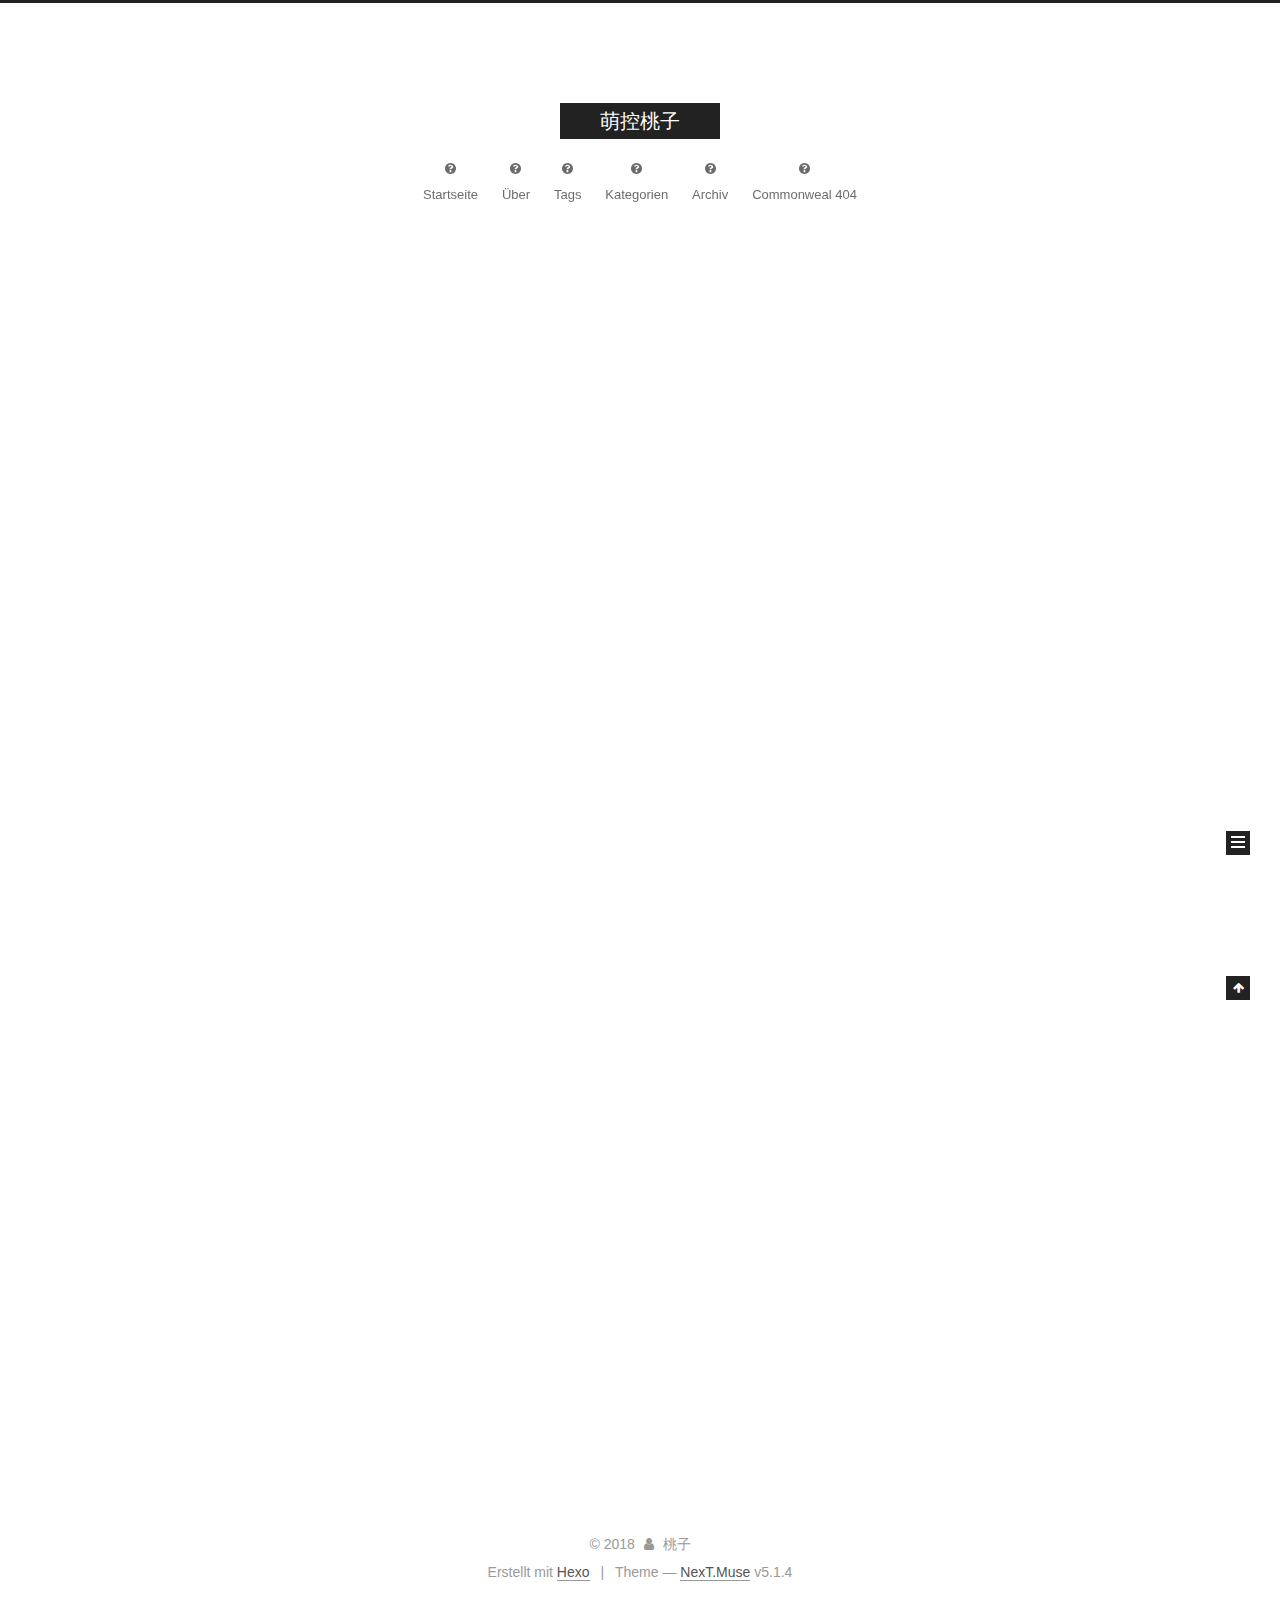
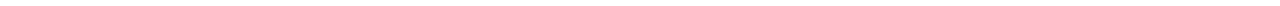
==== index.html @ 3371bf5f "Site updated: 2018-01-21 22:14:37" ====
<!DOCTYPE html>



  


<html class="theme-next muse use-motion" lang="">
<head>
  <meta charset="UTF-8"/>
<meta http-equiv="X-UA-Compatible" content="IE=edge" />
<meta name="viewport" content="width=device-width, initial-scale=1, maximum-scale=1"/>
<meta name="theme-color" content="#222">









<meta http-equiv="Cache-Control" content="no-transform" />
<meta http-equiv="Cache-Control" content="no-siteapp" />
















  
  
  <link href="/lib/fancybox/source/jquery.fancybox.css?v=2.1.5" rel="stylesheet" type="text/css" />







<link href="/lib/font-awesome/css/font-awesome.min.css?v=4.6.2" rel="stylesheet" type="text/css" />

<link href="/css/main.css?v=5.1.4" rel="stylesheet" type="text/css" />


  <link rel="apple-touch-icon" sizes="180x180" href="/images/apple-touch-icon-next.png?v=5.1.4">


  <link rel="icon" type="image/png" sizes="32x32" href="/images/favicon-32x32-next.png?v=5.1.4">


  <link rel="icon" type="image/png" sizes="16x16" href="/images/favicon-16x16-next.png?v=5.1.4">


  <link rel="mask-icon" href="/images/logo.svg?v=5.1.4" color="#222">





  <meta name="keywords" content="Hexo, NexT" />





  <link rel="alternate" href="/atom.xml" title="萌控桃子" type="application/atom+xml" />






<meta property="og:type" content="website">
<meta property="og:title" content="萌控桃子">
<meta property="og:url" content="http://yoursite.com/index.html">
<meta property="og:site_name" content="萌控桃子">
<meta name="twitter:card" content="summary">
<meta name="twitter:title" content="萌控桃子">



<script type="text/javascript" id="hexo.configurations">
  var NexT = window.NexT || {};
  var CONFIG = {
    root: '/',
    scheme: 'Muse',
    version: '5.1.4',
    sidebar: {"position":"left","display":"post","offset":12,"b2t":false,"scrollpercent":false,"onmobile":false},
    fancybox: true,
    tabs: true,
    motion: {"enable":true,"async":false,"transition":{"post_block":"fadeIn","post_header":"slideDownIn","post_body":"slideDownIn","coll_header":"slideLeftIn","sidebar":"slideUpIn"}},
    duoshuo: {
      userId: '0',
      author: 'Author'
    },
    algolia: {
      applicationID: '',
      apiKey: '',
      indexName: '',
      hits: {"per_page":10},
      labels: {"input_placeholder":"Search for Posts","hits_empty":"We didn't find any results for the search: ${query}","hits_stats":"${hits} results found in ${time} ms"}
    }
  };
</script>



  <link rel="canonical" href="http://yoursite.com/"/>





  <title>萌控桃子</title>
  








</head>

<body itemscope itemtype="http://schema.org/WebPage" lang="">

  
  
    
  

  <div class="container sidebar-position-left 
  page-home">
    <div class="headband"></div>

    <header id="header" class="header" itemscope itemtype="http://schema.org/WPHeader">
      <div class="header-inner"><div class="site-brand-wrapper">
  <div class="site-meta ">
    

    <div class="custom-logo-site-title">
      <a href="/"  class="brand" rel="start">
        <span class="logo-line-before"><i></i></span>
        <span class="site-title">萌控桃子</span>
        <span class="logo-line-after"><i></i></span>
      </a>
    </div>
      
        <p class="site-subtitle"></p>
      
  </div>

  <div class="site-nav-toggle">
    <button>
      <span class="btn-bar"></span>
      <span class="btn-bar"></span>
      <span class="btn-bar"></span>
    </button>
  </div>
</div>

<nav class="site-nav">
  

  
    <ul id="menu" class="menu">
      
        
        <li class="menu-item menu-item-home">
          <a href="/" rel="section">
            
              <i class="menu-item-icon fa fa-fw fa-question-circle"></i> <br />
            
            Startseite
          </a>
        </li>
      
        
        <li class="menu-item menu-item-about">
          <a href="/about" rel="section">
            
              <i class="menu-item-icon fa fa-fw fa-question-circle"></i> <br />
            
            Über
          </a>
        </li>
      
        
        <li class="menu-item menu-item-tags">
          <a href="/tags" rel="section">
            
              <i class="menu-item-icon fa fa-fw fa-question-circle"></i> <br />
            
            Tags
          </a>
        </li>
      
        
        <li class="menu-item menu-item-categories">
          <a href="/categories" rel="section">
            
              <i class="menu-item-icon fa fa-fw fa-question-circle"></i> <br />
            
            Kategorien
          </a>
        </li>
      
        
        <li class="menu-item menu-item-archives">
          <a href="/archives" rel="section">
            
              <i class="menu-item-icon fa fa-fw fa-question-circle"></i> <br />
            
            Archiv
          </a>
        </li>
      
        
        <li class="menu-item menu-item-commonweal">
          <a href="/404" rel="section">
            
              <i class="menu-item-icon fa fa-fw fa-question-circle"></i> <br />
            
            Commonweal 404
          </a>
        </li>
      

      
    </ul>
  

  
</nav>



 </div>
    </header>

    <main id="main" class="main">
      <div class="main-inner">
        <div class="content-wrap">
          <div id="content" class="content">
            
  <section id="posts" class="posts-expand">
    
      

  

  
  
  

  <article class="post post-type-normal" itemscope itemtype="http://schema.org/Article">
  
  
  
  <div class="post-block">
    <link itemprop="mainEntityOfPage" href="http://yoursite.com/2018/01/21/萌控屋-自己的专属空间/">

    <span hidden itemprop="author" itemscope itemtype="http://schema.org/Person">
      <meta itemprop="name" content="桃子">
      <meta itemprop="description" content="">
      <meta itemprop="image" content="/images/avatar.gif">
    </span>

    <span hidden itemprop="publisher" itemscope itemtype="http://schema.org/Organization">
      <meta itemprop="name" content="萌控桃子">
    </span>

    
      <header class="post-header">

        
        
          <h1 class="post-title" itemprop="name headline">
                
                <a class="post-title-link" href="/2018/01/21/萌控屋-自己的专属空间/" itemprop="url">萌控屋--自己的专属空间</a></h1>
        

        <div class="post-meta">
          <span class="post-time">
            
              <span class="post-meta-item-icon">
                <i class="fa fa-calendar-o"></i>
              </span>
              
                <span class="post-meta-item-text">Veröffentlicht am</span>
              
              <time title="Post created" itemprop="dateCreated datePublished" datetime="2018-01-21T18:07:40+08:00">
                2018-01-21
              </time>
            

            

            
          </span>

          

          
            
          

          
          

          

          

          

        </div>
      </header>
    

    
    
    
    <div class="post-body" itemprop="articleBody">

      
      

      
        
          
            
          
        
      
    </div>
    
    
    

    

    

    

    <footer class="post-footer">
      

      

      

      
      
        <div class="post-eof"></div>
      
    </footer>
  </div>
  
  
  
  </article>


    
      

  

  
  
  

  <article class="post post-type-normal" itemscope itemtype="http://schema.org/Article">
  
  
  
  <div class="post-block">
    <link itemprop="mainEntityOfPage" href="http://yoursite.com/2018/01/21/hello-world/">

    <span hidden itemprop="author" itemscope itemtype="http://schema.org/Person">
      <meta itemprop="name" content="桃子">
      <meta itemprop="description" content="">
      <meta itemprop="image" content="/images/avatar.gif">
    </span>

    <span hidden itemprop="publisher" itemscope itemtype="http://schema.org/Organization">
      <meta itemprop="name" content="萌控桃子">
    </span>

    
      <header class="post-header">

        
        
          <h1 class="post-title" itemprop="name headline">
                
                <a class="post-title-link" href="/2018/01/21/hello-world/" itemprop="url">Hello World</a></h1>
        

        <div class="post-meta">
          <span class="post-time">
            
              <span class="post-meta-item-icon">
                <i class="fa fa-calendar-o"></i>
              </span>
              
                <span class="post-meta-item-text">Veröffentlicht am</span>
              
              <time title="Post created" itemprop="dateCreated datePublished" datetime="2018-01-21T14:34:20+08:00">
                2018-01-21
              </time>
            

            

            
          </span>

          

          
            
          

          
          

          

          

          

        </div>
      </header>
    

    
    
    
    <div class="post-body" itemprop="articleBody">

      
      

      
        
          
            <p>Welcome to <a href="https://hexo.io/" target="_blank" rel="noopener">Hexo</a>! This is your very first post. Check <a href="https://hexo.io/docs/" target="_blank" rel="noopener">documentation</a> for more info. If you get any problems when using Hexo, you can find the answer in <a href="https://hexo.io/docs/troubleshooting.html" target="_blank" rel="noopener">troubleshooting</a> or you can ask me on <a href="https://github.com/hexojs/hexo/issues" target="_blank" rel="noopener">GitHub</a>.</p>
<h2 id="Quick-Start"><a href="#Quick-Start" class="headerlink" title="Quick Start"></a>Quick Start</h2><h3 id="Create-a-new-post"><a href="#Create-a-new-post" class="headerlink" title="Create a new post"></a>Create a new post</h3><figure class="highlight bash"><table><tr><td class="gutter"><pre><span class="line">1</span><br></pre></td><td class="code"><pre><span class="line">$ hexo new <span class="string">"My New Post"</span></span><br></pre></td></tr></table></figure>
<p>More info: <a href="https://hexo.io/docs/writing.html" target="_blank" rel="noopener">Writing</a></p>
<h3 id="Run-server"><a href="#Run-server" class="headerlink" title="Run server"></a>Run server</h3><figure class="highlight bash"><table><tr><td class="gutter"><pre><span class="line">1</span><br></pre></td><td class="code"><pre><span class="line">$ hexo server</span><br></pre></td></tr></table></figure>
<p>More info: <a href="https://hexo.io/docs/server.html" target="_blank" rel="noopener">Server</a></p>
<h3 id="Generate-static-files"><a href="#Generate-static-files" class="headerlink" title="Generate static files"></a>Generate static files</h3><figure class="highlight bash"><table><tr><td class="gutter"><pre><span class="line">1</span><br></pre></td><td class="code"><pre><span class="line">$ hexo generate</span><br></pre></td></tr></table></figure>
<p>More info: <a href="https://hexo.io/docs/generating.html" target="_blank" rel="noopener">Generating</a></p>
<h3 id="Deploy-to-remote-sites"><a href="#Deploy-to-remote-sites" class="headerlink" title="Deploy to remote sites"></a>Deploy to remote sites</h3><figure class="highlight bash"><table><tr><td class="gutter"><pre><span class="line">1</span><br></pre></td><td class="code"><pre><span class="line">$ hexo deploy</span><br></pre></td></tr></table></figure>
<p>More info: <a href="https://hexo.io/docs/deployment.html" target="_blank" rel="noopener">Deployment</a></p>

          
        
      
    </div>
    
    
    

    

    

    

    <footer class="post-footer">
      

      

      

      
      
        <div class="post-eof"></div>
      
    </footer>
  </div>
  
  
  
  </article>


    
  </section>

  


          </div>
          


          

        </div>
        
          
  
  <div class="sidebar-toggle">
    <div class="sidebar-toggle-line-wrap">
      <span class="sidebar-toggle-line sidebar-toggle-line-first"></span>
      <span class="sidebar-toggle-line sidebar-toggle-line-middle"></span>
      <span class="sidebar-toggle-line sidebar-toggle-line-last"></span>
    </div>
  </div>

  <aside id="sidebar" class="sidebar">
    
    <div class="sidebar-inner">

      

      

      <section class="site-overview-wrap sidebar-panel sidebar-panel-active">
        <div class="site-overview">
          <div class="site-author motion-element" itemprop="author" itemscope itemtype="http://schema.org/Person">
            
              <p class="site-author-name" itemprop="name">桃子</p>
              <p class="site-description motion-element" itemprop="description"></p>
          </div>

          <nav class="site-state motion-element">

            
              <div class="site-state-item site-state-posts">
              
                <a href="/archives">
              
                  <span class="site-state-item-count">2</span>
                  <span class="site-state-item-name">Artikel</span>
                </a>
              </div>
            

            

            

          </nav>

          
            <div class="feed-link motion-element">
              <a href="/atom.xml" rel="alternate">
                <i class="fa fa-rss"></i>
                RSS
              </a>
            </div>
          

          

          
          

          
          

          

        </div>
      </section>

      

      

    </div>
  </aside>


        
      </div>
    </main>

    <footer id="footer" class="footer">
      <div class="footer-inner">
        <div class="copyright">&copy; <span itemprop="copyrightYear">2018</span>
  <span class="with-love">
    <i class="fa fa-user"></i>
  </span>
  <span class="author" itemprop="copyrightHolder">桃子</span>

  
</div>


  <div class="powered-by">Erstellt mit  <a class="theme-link" target="_blank" href="https://hexo.io">Hexo</a></div>



  <span class="post-meta-divider">|</span>



  <div class="theme-info">Theme &mdash; <a class="theme-link" target="_blank" href="https://github.com/iissnan/hexo-theme-next">NexT.Muse</a> v5.1.4</div>




        







        
      </div>
    </footer>

    
      <div class="back-to-top">
        <i class="fa fa-arrow-up"></i>
        
      </div>
    

    

  </div>

  

<script type="text/javascript">
  if (Object.prototype.toString.call(window.Promise) !== '[object Function]') {
    window.Promise = null;
  }
</script>









  












  
  
    <script type="text/javascript" src="/lib/jquery/index.js?v=2.1.3"></script>
  

  
  
    <script type="text/javascript" src="/lib/fastclick/lib/fastclick.min.js?v=1.0.6"></script>
  

  
  
    <script type="text/javascript" src="/lib/jquery_lazyload/jquery.lazyload.js?v=1.9.7"></script>
  

  
  
    <script type="text/javascript" src="/lib/velocity/velocity.min.js?v=1.2.1"></script>
  

  
  
    <script type="text/javascript" src="/lib/velocity/velocity.ui.min.js?v=1.2.1"></script>
  

  
  
    <script type="text/javascript" src="/lib/fancybox/source/jquery.fancybox.pack.js?v=2.1.5"></script>
  


  


  <script type="text/javascript" src="/js/src/utils.js?v=5.1.4"></script>

  <script type="text/javascript" src="/js/src/motion.js?v=5.1.4"></script>



  
  

  

  


  <script type="text/javascript" src="/js/src/bootstrap.js?v=5.1.4"></script>



  


  




	





  





  












  





  

  

  

  
  

  

  

  

</body>
</html>
---- css/main.css ----
/* normalize.css v3.0.2 | MIT License | git.io/normalize */
html {
  font-family: sans-serif; /* 1 */
  -ms-text-size-adjust: 100%; /* 2 */
  -webkit-text-size-adjust: 100%; /* 2 */
}
body {
  margin: 0;
}
article,
aside,
details,
figcaption,
figure,
footer,
header,
hgroup,
main,
menu,
nav,
section,
summary {
  display: block;
}
audio,
canvas,
progress,
video {
  display: inline-block; /* 1 */
  vertical-align: baseline; /* 2 */
}
audio:not([controls]) {
  display: none;
  height: 0;
}
[hidden],
template {
  display: none;
}
a {
  background-color: transparent;
}
a:active,
a:hover {
  outline: 0;
}
abbr[title] {
  border-bottom: 1px dotted;
}
b,
strong {
  font-weight: bold;
}
dfn {
  font-style: italic;
}
h1 {
  font-size: 2em;
  margin: 0.67em 0;
}
mark {
  background: #ff0;
  color: #000;
}
small {
  font-size: 80%;
}
sub,
sup {
  font-size: 75%;
  line-height: 0;
  position: relative;
  vertical-align: baseline;
}
sup {
  top: -0.5em;
}
sub {
  bottom: -0.25em;
}
img {
  border: 0;
}
svg:not(:root) {
  overflow: hidden;
}
figure {
  margin: 1em 40px;
}
hr {
  -moz-box-sizing: content-box;
  box-sizing: content-box;
  height: 0;
}
pre {
  overflow: auto;
}
code,
kbd,
pre,
samp {
  font-family: monospace, monospace;
  font-size: 1em;
}
button,
input,
optgroup,
select,
textarea {
  color: inherit; /* 1 */
  font: inherit; /* 2 */
  margin: 0; /* 3 */
}
button {
  overflow: visible;
}
button,
select {
  text-transform: none;
}
button,
html input[type="button"],
input[type="reset"],
input[type="submit"] {
  -webkit-appearance: button; /* 2 */
  cursor: pointer; /* 3 */
}
button[disabled],
html input[disabled] {
  cursor: default;
}
button::-moz-focus-inner,
input::-moz-focus-inner {
  border: 0;
  padding: 0;
}
input {
  line-height: normal;
}
input[type="checkbox"],
input[type="radio"] {
  box-sizing: border-box; /* 1 */
  padding: 0; /* 2 */
}
input[type="number"]::-webkit-inner-spin-button,
input[type="number"]::-webkit-outer-spin-button {
  height: auto;
}
input[type="search"] {
  -webkit-appearance: textfield; /* 1 */
  -moz-box-sizing: content-box;
  -webkit-box-sizing: content-box; /* 2 */
  box-sizing: content-box;
}
input[type="search"]::-webkit-search-cancel-button,
input[type="search"]::-webkit-search-decoration {
  -webkit-appearance: none;
}
fieldset {
  border: 1px solid #c0c0c0;
  margin: 0 2px;
  padding: 0.35em 0.625em 0.75em;
}
legend {
  border: 0; /* 1 */
  padding: 0; /* 2 */
}
textarea {
  overflow: auto;
}
optgroup {
  font-weight: bold;
}
table {
  border-collapse: collapse;
  border-spacing: 0;
}
td,
th {
  padding: 0;
}
::selection {
  background: #262a30;
  color: #fff;
}
body {
  position: relative;
  font-family: 'Lato', "PingFang SC", "Microsoft YaHei", sans-serif;
  font-size: 14px;
  line-height: 2;
  color: #555;
  background: #fff;
}
@media (max-width: 767px) {
  body {
    padding-right: 0 !important;
  }
}
@media (min-width: 768px) and (max-width: 991px) {
  body {
    padding-right: 0 !important;
  }
}
@media (min-width: 1600px) {
  body {
    font-size: 16px;
  }
}
h1,
h2,
h3,
h4,
h5,
h6 {
  margin: 0;
  padding: 0;
  font-weight: bold;
  line-height: 1.5;
  font-family: 'Lato', "PingFang SC", "Microsoft YaHei", sans-serif;
}
h2,
h3,
h4,
h5,
h6 {
  margin: 20px 0 15px;
}
h1 {
  font-size: 22px;
}
@media (max-width: 767px) {
  h1 {
    font-size: 18px;
  }
}
h2 {
  font-size: 20px;
}
@media (max-width: 767px) {
  h2 {
    font-size: 16px;
  }
}
h3 {
  font-size: 18px;
}
@media (max-width: 767px) {
  h3 {
    font-size: 14px;
  }
}
h4 {
  font-size: 16px;
}
@media (max-width: 767px) {
  h4 {
    font-size: 12px;
  }
}
h5 {
  font-size: 14px;
}
@media (max-width: 767px) {
  h5 {
    font-size: 10px;
  }
}
h6 {
  font-size: 12px;
}
@media (max-width: 767px) {
  h6 {
    font-size: 8px;
  }
}
p {
  margin: 0 0 20px 0;
}
a {
  color: #555;
  text-decoration: none;
  outline: none;
  border-bottom: 1px solid #999;
  word-wrap: break-word;
}
a:hover {
  color: #222;
  border-bottom-color: #222;
}
blockquote {
  margin: 0;
  padding: 0;
}
img {
  display: block;
  margin: auto;
  max-width: 100%;
  height: auto;
}
hr {
  margin: 40px 0;
  height: 3px;
  border: none;
  background-color: #ddd;
  background-image: repeating-linear-gradient(-45deg, #fff, #fff 4px, transparent 4px, transparent 8px);
}
blockquote {
  padding: 0 15px;
  color: #666;
  border-left: 4px solid #ddd;
}
blockquote cite::before {
  content: "-";
  padding: 0 5px;
}
dt {
  font-weight: 700;
}
dd {
  margin: 0;
  padding: 0;
}
kbd {
  border: 1px solid #ccc;
  border-radius: 0.2em;
  box-shadow: 0.1em 0.1em 0.2em rgba(0,0,0,0.1);
  background-color: #f9f9f9;
  font-family: inherit;
  background-image: -webkit-linear-gradient(top, #eee, #fff, #eee);
  padding: 0.1em 0.3em;
  white-space: nowrap;
}
.text-left {
  text-align: left;
}
.text-center {
  text-align: center;
}
.text-right {
  text-align: right;
}
.text-justify {
  text-align: justify;
}
.text-nowrap {
  white-space: nowrap;
}
.text-lowercase {
  text-transform: lowercase;
}
.text-uppercase {
  text-transform: uppercase;
}
.text-capitalize {
  text-transform: capitalize;
}
.center-block {
  display: block;
  margin-left: auto;
  margin-right: auto;
}
.clearfix:before,
.clearfix:after {
  content: " ";
  display: table;
}
.clearfix:after {
  clear: both;
}
.pullquote {
  width: 45%;
}
.pullquote.left {
  float: left;
  margin-left: 5px;
  margin-right: 10px;
}
.pullquote.right {
  float: right;
  margin-left: 10px;
  margin-right: 5px;
}
.affix.affix.affix {
  position: fixed;
}
.translation {
  margin-top: -20px;
  font-size: 14px;
  color: #999;
}
.scrollbar-measure {
  width: 100px;
  height: 100px;
  overflow: scroll;
  position: absolute;
  top: -9999px;
}
.use-motion .motion-element {
  opacity: 0;
}
table {
  margin: 20px 0;
  width: 100%;
  border-collapse: collapse;
  border-spacing: 0;
  border: 1px solid #ddd;
  font-size: 14px;
  table-layout: fixed;
  word-wrap: break-all;
}
table>tbody>tr:nth-of-type(odd) {
  background-color: #f9f9f9;
}
table>tbody>tr:hover {
  background-color: #f5f5f5;
}
caption,
th,
td {
  padding: 8px;
  text-align: left;
  vertical-align: middle;
  font-weight: normal;
}
th,
td {
  border-bottom: 3px solid #ddd;
  border-right: 1px solid #eee;
}
th {
  padding-bottom: 10px;
  font-weight: 700;
}
td {
  border-bottom-width: 1px;
}
html,
body {
  height: 100%;
}
.container {
  position: relative;
  min-height: 100%;
}
.header-inner {
  margin: 0 auto;
  padding: 100px 0 70px;
  width: 700px;
}
@media (min-width: 1600px) {
  .container .header-inner {
    width: 900px;
  }
}
.main {
  padding-bottom: 150px;
}
.main-inner {
  margin: 0 auto;
  width: 700px;
}
@media (min-width: 1600px) {
  .container .main-inner {
    width: 900px;
  }
}
.footer {
  position: absolute;
  left: 0;
  bottom: 0;
  width: 100%;
  min-height: 50px;
}
.footer-inner {
  box-sizing: border-box;
  margin: 20px auto;
  width: 700px;
}
@media (min-width: 1600px) {
  .container .footer-inner {
    width: 900px;
  }
}
pre,
.highlight {
  overflow: auto;
  margin: 20px 0;
  padding: 0;
  font-size: 13px;
  color: #4d4d4c;
  background: #f7f7f7;
  line-height: 1.6;
}
pre,
code {
  font-family: consolas, Menlo, "PingFang SC", "Microsoft YaHei", monospace;
}
code {
  padding: 2px 4px;
  word-wrap: break-word;
  color: #555;
  background: #eee;
  border-radius: 3px;
  font-size: 13px;
}
pre {
  padding: 10px;
}
pre code {
  padding: 0;
  color: #4d4d4c;
  background: none;
  text-shadow: none;
}
.highlight {
  border-radius: 1px;
}
.highlight pre {
  border: none;
  margin: 0;
  padding: 10px 0;
}
.highlight table {
  margin: 0;
  width: auto;
  border: none;
}
.highlight td {
  border: none;
  padding: 0;
}
.highlight figcaption {
  font-size: 1em;
  color: #4d4d4c;
  line-height: 1em;
  margin-bottom: 1em;
}
.highlight figcaption:before,
.highlight figcaption:after {
  content: " ";
  display: table;
}
.highlight figcaption:after {
  clear: both;
}
.highlight figcaption a {
  float: right;
  color: #4d4d4c;
}
.highlight figcaption a:hover {
  border-bottom-color: #4d4d4c;
}
.highlight .gutter pre {
  padding-left: 10px;
  padding-right: 10px;
  color: #869194;
  text-align: right;
  background-color: #eff2f3;
}
.highlight .code pre {
  width: 100%;
  padding-left: 10px;
  padding-right: 10px;
  background-color: #f7f7f7;
}
.highlight .line {
  height: 20px;
}
.gutter {
  -webkit-user-select: none;
  -moz-user-select: none;
  -ms-user-select: none;
  user-select: none;
}
.gist table {
  width: auto;
}
.gist table td {
  border: none;
}
pre .deletion {
  background: #fdd;
}
pre .addition {
  background: #dfd;
}
pre .meta {
  color: #8959a8;
}
pre .comment {
  color: #8e908c;
}
pre .variable,
pre .attribute,
pre .tag,
pre .regexp,
pre .ruby .constant,
pre .xml .tag .title,
pre .xml .pi,
pre .xml .doctype,
pre .html .doctype,
pre .css .id,
pre .css .class,
pre .css .pseudo {
  color: #c82829;
}
pre .number,
pre .preprocessor,
pre .built_in,
pre .literal,
pre .params,
pre .constant,
pre .command {
  color: #f5871f;
}
pre .ruby .class .title,
pre .css .rules .attribute,
pre .string,
pre .value,
pre .inheritance,
pre .header,
pre .ruby .symbol,
pre .xml .cdata,
pre .special,
pre .number,
pre .formula {
  color: #718c00;
}
pre .title,
pre .css .hexcolor {
  color: #3e999f;
}
pre .function,
pre .python .decorator,
pre .python .title,
pre .ruby .function .title,
pre .ruby .title .keyword,
pre .perl .sub,
pre .javascript .title,
pre .coffeescript .title {
  color: #4271ae;
}
pre .keyword,
pre .javascript .function {
  color: #8959a8;
}
.full-image.full-image.full-image.full-image {
  border: none;
  max-width: 100%;
  width: auto;
  margin: 20px auto 25px;
}
@media (min-width: 992px) {
  .full-image.full-image.full-image.full-image {
    max-width: none;
    width: 110%;
    margin: 25px -5%;
  }
}
.blockquote-center,
.page-home .post-type-quote blockquote,
.page-post-detail .post-type-quote blockquote {
  position: relative;
  margin: 40px 0;
  padding: 0;
  border-left: none;
  text-align: center;
}
.blockquote-center::before,
.page-home .post-type-quote blockquote::before,
.page-post-detail .post-type-quote blockquote::before,
.blockquote-center::after,
.page-home .post-type-quote blockquote::after,
.page-post-detail .post-type-quote blockquote::after {
  position: absolute;
  content: ' ';
  display: block;
  width: 100%;
  height: 24px;
  opacity: 0.2;
  background-repeat: no-repeat;
  background-position: 0 -6px;
  background-size: 22px 22px;
}
.blockquote-center::before,
.page-home .post-type-quote blockquote::before,
.page-post-detail .post-type-quote blockquote::before {
  top: -20px;
  background-image: url("../images/quote-l.svg");
  border-top: 1px solid #ccc;
}
.blockquote-center::after,
.page-home .post-type-quote blockquote::after,
.page-post-detail .post-type-quote blockquote::after {
  bottom: -20px;
  background-image: url("../images/quote-r.svg");
  border-bottom: 1px solid #ccc;
  background-position: 100% 8px;
}
.blockquote-center p,
.page-home .post-type-quote blockquote p,
.page-post-detail .post-type-quote blockquote p,
.blockquote-center div,
.page-home .post-type-quote blockquote div,
.page-post-detail .post-type-quote blockquote div {
  text-align: center;
}
.post .post-body .group-picture img {
  box-sizing: border-box;
  padding: 0 3px;
  border: none;
}
.post .group-picture-row {
  overflow: hidden;
  margin-top: 6px;
}
.post .group-picture-row:first-child {
  margin-top: 0;
}
.post .group-picture-column {
  float: left;
}
.page-post-detail .post-body .group-picture-column {
  float: none;
  margin-top: 10px;
  width: auto !important;
}
.page-post-detail .post-body .group-picture-column img {
  margin: 0 auto;
}
.page-archive .group-picture-container {
  overflow: hidden;
}
.page-archive .group-picture-row {
  float: left;
}
.page-archive .group-picture-row:first-child {
  margin-top: 6px;
}
.page-archive .group-picture-column {
  max-width: 150px;
  max-height: 150px;
}
.post-body .note {
  position: relative;
  padding: 15px;
  margin-bottom: 20px;
  border: 1px solid #eee;
  border-left-width: 5px;
  border-radius: 3px;
}
.post-body .note h2,
.post-body .note h3,
.post-body .note h4,
.post-body .note h5,
.post-body .note h6 {
  margin-top: 0;
  margin-bottom: 0;
  border-bottom: initial;
  padding-top: 0 !important;
}
.post-body .note p:first-child,
.post-body .note ul:first-child,
.post-body .note ol:first-child,
.post-body .note table:first-child,
.post-body .note pre:first-child,
.post-body .note blockquote:first-child {
  margin-top: 0;
}
.post-body .note p:last-child,
.post-body .note ul:last-child,
.post-body .note ol:last-child,
.post-body .note table:last-child,
.post-body .note pre:last-child,
.post-body .note blockquote:last-child {
  margin-bottom: 0;
}
.post-body .note.default {
  border-left-color: #777;
}
.post-body .note.default h2,
.post-body .note.default h3,
.post-body .note.default h4,
.post-body .note.default h5,
.post-body .note.default h6 {
  color: #777;
}
.post-body .note.primary {
  border-left-color: #6f42c1;
}
.post-body .note.primary h2,
.post-body .note.primary h3,
.post-body .note.primary h4,
.post-body .note.primary h5,
.post-body .note.primary h6 {
  color: #6f42c1;
}
.post-body .note.info {
  border-left-color: #428bca;
}
.post-body .note.info h2,
.post-body .note.info h3,
.post-body .note.info h4,
.post-body .note.info h5,
.post-body .note.info h6 {
  color: #428bca;
}
.post-body .note.success {
  border-left-color: #5cb85c;
}
.post-body .note.success h2,
.post-body .note.success h3,
.post-body .note.success h4,
.post-body .note.success h5,
.post-body .note.success h6 {
  color: #5cb85c;
}
.post-body .note.warning {
  border-left-color: #f0ad4e;
}
.post-body .note.warning h2,
.post-body .note.warning h3,
.post-body .note.warning h4,
.post-body .note.warning h5,
.post-body .note.warning h6 {
  color: #f0ad4e;
}
.post-body .note.danger {
  border-left-color: #d9534f;
}
.post-body .note.danger h2,
.post-body .note.danger h3,
.post-body .note.danger h4,
.post-body .note.danger h5,
.post-body .note.danger h6 {
  color: #d9534f;
}
.post-body .label {
  display: inline;
  padding: 0 2px;
  white-space: nowrap;
}
.post-body .label.default {
  background-color: #f0f0f0;
}
.post-body .label.primary {
  background-color: #efe6f7;
}
.post-body .label.info {
  background-color: #e5f2f8;
}
.post-body .label.success {
  background-color: #e7f4e9;
}
.post-body .label.warning {
  background-color: #fcf6e1;
}
.post-body .label.danger {
  background-color: #fae8eb;
}
.post-body .tabs {
  position: relative;
  display: block;
  margin-bottom: 20px;
  padding-top: 10px;
}
.post-body .tabs ul.nav-tabs {
  margin: 0;
  padding: 0;
  display: flex;
  margin-bottom: -1px;
}
@media (max-width: 413px) {
  .post-body .tabs ul.nav-tabs {
    display: block;
    margin-bottom: 5px;
  }
}
.post-body .tabs ul.nav-tabs li.tab {
  list-style-type: none !important;
  margin: 0 0.25em 0 0;
  border-top: 3px solid transparent;
  border-left: 1px solid transparent;
  border-right: 1px solid transparent;
}
@media (max-width: 413px) {
  .post-body .tabs ul.nav-tabs li.tab {
    margin: initial;
    border-top: 1px solid transparent;
    border-left: 3px solid transparent;
    border-right: 1px solid transparent;
    border-bottom: 1px solid transparent;
  }
}
.post-body .tabs ul.nav-tabs li.tab a {
  outline: 0;
  border-bottom: initial;
  display: block;
  line-height: 1.8em;
  padding: 0.25em 0.75em;
  transition-duration: 0.2s;
  transition-timing-function: ease-out;
  transition-delay: 0s;
}
.post-body .tabs ul.nav-tabs li.tab a i {
  width: 1.285714285714286em;
}
.post-body .tabs ul.nav-tabs li.tab.active {
  border-top: 3px solid #fc6423;
  border-left: 1px solid #ddd;
  border-right: 1px solid #ddd;
  background-color: #fff;
}
@media (max-width: 413px) {
  .post-body .tabs ul.nav-tabs li.tab.active {
    border-top: 1px solid #ddd;
    border-left: 3px solid #fc6423;
    border-right: 1px solid #ddd;
    border-bottom: 1px solid #ddd;
  }
}
.post-body .tabs ul.nav-tabs li.tab.active a {
  cursor: default;
  color: #555;
}
.post-body .tabs .tab-content {
  background-color: #fff;
}
.post-body .tabs .tab-content .tab-pane {
  border: 1px solid #ddd;
  padding: 20px 20px 0 20px;
}
.post-body .tabs .tab-content .tab-pane:not(.active) {
  display: none !important;
}
.post-body .tabs .tab-content .tab-pane.active {
  display: block !important;
}
.btn {
  display: inline-block;
  padding: 0 20px;
  font-size: 14px;
  color: #fff;
  background: #222;
  border: 2px solid #222;
  text-decoration: none;
  border-radius: 0;
  transition-property: background-color;
  transition-duration: 0.2s;
  transition-timing-function: ease-in-out;
  transition-delay: 0s;
  line-height: 2;
}
.btn:hover {
  border-color: #222;
  color: #222;
  background: #fff;
}
.btn +.btn {
  margin: 0 0 8px 8px;
}
.btn .fa-fw {
  width: 1.285714285714286em;
  text-align: left;
}
.btn-bar {
  display: block;
  width: 22px;
  height: 2px;
  background: #555;
  border-radius: 1px;
}
.btn-bar+.btn-bar {
  margin-top: 4px;
}
.pagination {
  margin: 120px 0 40px;
  text-align: center;
  border-top: 1px solid #eee;
}
.page-number-basic,
.pagination .prev,
.pagination .next,
.pagination .page-number,
.pagination .space {
  display: inline-block;
  position: relative;
  top: -1px;
  margin: 0 10px;
  padding: 0 11px;
}
@media (max-width: 767px) {
  .page-number-basic,
  .pagination .prev,
  .pagination .next,
  .pagination .page-number,
  .pagination .space {
    margin: 0 5px;
  }
}
.pagination .prev,
.pagination .next,
.pagination .page-number {
  border-bottom: 0;
  border-top: 1px solid #eee;
  transition-property: border-color;
  transition-duration: 0.2s;
  transition-timing-function: ease-in-out;
  transition-delay: 0s;
}
.pagination .prev:hover,
.pagination .next:hover,
.pagination .page-number:hover {
  border-top-color: #222;
}
.pagination .space {
  padding: 0;
  margin: 0;
}
.pagination .prev {
  margin-left: 0;
}
.pagination .next {
  margin-right: 0;
}
.pagination .page-number.current {
  color: #fff;
  background: #ccc;
  border-top-color: #ccc;
}
@media (max-width: 767px) {
  .pagination {
    border-top: none;
  }
  .pagination .prev,
  .pagination .next,
  .pagination .page-number {
    margin-bottom: 10px;
    border-top: 0;
    border-bottom: 1px solid #eee;
    padding: 0 10px;
  }
  .pagination .prev:hover,
  .pagination .next:hover,
  .pagination .page-number:hover {
    border-bottom-color: #222;
  }
}
.comments {
  margin: 60px 20px 0;
}
.tag-cloud {
  text-align: center;
}
.tag-cloud a {
  display: inline-block;
  margin: 10px;
}
.back-to-top {
  box-sizing: border-box;
  position: fixed;
  bottom: -100px;
  right: 30px;
  z-index: 1050;
  padding: 0 6px;
  width: 24px;
  background: #222;
  font-size: 12px;
  opacity: 1;
  color: #fff;
  cursor: pointer;
  text-align: center;
  -webkit-transform: translateZ(0);
  transition-property: bottom;
  transition-duration: 0.2s;
  transition-timing-function: ease-in-out;
  transition-delay: 0s;
}
@media (min-width: 768px) and (max-width: 991px) {
  .back-to-top {
    display: none !important;
  }
}
@media (max-width: 767px) {
  .back-to-top {
    display: none !important;
  }
}
.back-to-top.back-to-top-on {
  bottom: 19px;
}
.header {
  background: transparent;
}
.header-inner {
  position: relative;
}
.headband {
  height: 3px;
  background: #222;
}
.site-meta {
  margin: 0;
  text-align: center;
}
@media (max-width: 767px) {
  .site-meta {
    text-align: center;
  }
}
.brand {
  position: relative;
  display: inline-block;
  padding: 0 40px;
  color: #fff;
  background: #222;
  border-bottom: none;
}
.brand:hover {
  color: #fff;
}
.logo {
  display: inline-block;
  margin-right: 5px;
  line-height: 36px;
  vertical-align: top;
}
.site-title {
  display: inline-block;
  vertical-align: top;
  line-height: 36px;
  font-size: 20px;
  font-weight: normal;
  font-family: 'Lato', "PingFang SC", "Microsoft YaHei", sans-serif;
}
.site-subtitle {
  margin-top: 10px;
  font-size: 13px;
  color: #999;
}
.use-motion .brand {
  opacity: 0;
}
.use-motion .logo,
.use-motion .site-title,
.use-motion .site-subtitle {
  opacity: 0;
  position: relative;
  top: -10px;
}
.site-nav-toggle {
  display: none;
  position: absolute;
  top: 10px;
  left: 10px;
}
@media (max-width: 767px) {
  .site-nav-toggle {
    display: block;
  }
}
.site-nav-toggle button {
  margin-top: 2px;
  padding: 9px 10px;
  background: transparent;
  border: none;
}
@media (max-width: 767px) {
  .site-nav {
    display: none;
    margin: 0 -10px;
    padding: 0 10px;
    clear: both;
    border-top: 1px solid #ddd;
  }
}
@media (min-width: 768px) and (max-width: 991px) {
  .site-nav {
    display: block !important;
  }
}
@media (min-width: 992px) {
  .site-nav {
    display: block !important;
  }
}
.menu {
  margin-top: 20px;
  padding-left: 0;
  text-align: center;
}
.menu .menu-item {
  display: inline-block;
  margin: 0 10px;
  list-style: none;
}
@media screen and (max-width: 767px) {
  .menu .menu-item {
    margin-top: 10px;
  }
}
.menu .menu-item a {
  display: block;
  font-size: 13px;
  line-height: inherit;
  border-bottom: 1px solid transparent;
  transition-property: border-color;
  transition-duration: 0.2s;
  transition-timing-function: ease-in-out;
  transition-delay: 0s;
}
.menu .menu-item a:hover {
  border-bottom-color: #222;
}
.menu .menu-item .fa {
  margin-right: 5px;
}
.use-motion .menu-item {
  opacity: 0;
}
.post-body {
  font-family: 'Lato', "PingFang SC", "Microsoft YaHei", sans-serif;
}
@media (max-width: 767px) {
  .post-body {
    word-break: break-word;
  }
}
.post-body .fancybox img {
  display: block !important;
  margin: 0 auto;
  cursor: pointer;
  cursor: zoom-in;
  cursor: -webkit-zoom-in;
}
.post-body .image-caption,
.post-body .figure .caption {
  margin: -20px auto 15px;
  text-align: center;
  font-size: 14px;
  color: #999;
  font-weight: bold;
  line-height: 1;
}
.post-sticky-flag {
  display: inline-block;
  font-size: 16px;
  -ms-transform: rotate(30deg);
  -webkit-transform: rotate(30deg);
  -moz-transform: rotate(30deg);
  -ms-transform: rotate(30deg);
  -o-transform: rotate(30deg);
  transform: rotate(30deg);
}
.use-motion .post-block,
.use-motion .pagination,
.use-motion .comments {
  opacity: 0;
}
.use-motion .post-header {
  opacity: 0;
}
.use-motion .post-body {
  opacity: 0;
}
.use-motion .collection-title {
  opacity: 0;
}
.posts-expand {
  padding-top: 40px;
}
@media (max-width: 767px) {
  .posts-expand {
    margin: 0 20px;
  }
  .post-body pre .gutter pre {
    padding-right: 10px;
  }
  .post-body .highlight {
    margin-left: 0px;
    margin-right: 0px;
    padding: 0;
  }
  .post-body .highlight .gutter pre {
    padding-right: 10px;
  }
}
@media (min-width: 992px) {
  .posts-expand .post-body {
    text-align: justify;
  }
}
.posts-expand .post-body h2,
.posts-expand .post-body h3,
.posts-expand .post-body h4,
.posts-expand .post-body h5,
.posts-expand .post-body h6 {
  padding-top: 10px;
}
.posts-expand .post-body h2 .header-anchor,
.posts-expand .post-body h3 .header-anchor,
.posts-expand .post-body h4 .header-anchor,
.posts-expand .post-body h5 .header-anchor,
.posts-expand .post-body h6 .header-anchor {
  float: right;
  margin-left: 10px;
  color: #ccc;
  border-bottom-style: none;
  visibility: hidden;
}
.posts-expand .post-body h2 .header-anchor:hover,
.posts-expand .post-body h3 .header-anchor:hover,
.posts-expand .post-body h4 .header-anchor:hover,
.posts-expand .post-body h5 .header-anchor:hover,
.posts-expand .post-body h6 .header-anchor:hover {
  color: inherit;
}
.posts-expand .post-body h2:hover .header-anchor,
.posts-expand .post-body h3:hover .header-anchor,
.posts-expand .post-body h4:hover .header-anchor,
.posts-expand .post-body h5:hover .header-anchor,
.posts-expand .post-body h6:hover .header-anchor {
  visibility: visible;
}
.posts-expand .post-body ul li {
  list-style: circle;
}
.posts-expand .post-body img {
  box-sizing: border-box;
  margin: auto;
  padding: 3px;
  border: 1px solid #ddd;
}
.posts-expand .post-body .fancybox img {
  margin: 0 auto 25px;
}
@media (max-width: 767px) {
  .posts-collapse {
    margin: 0 20px;
  }
  .posts-collapse .post-title,
  .posts-collapse .post-meta {
    display: block;
    width: auto;
    text-align: left;
  }
}
.posts-collapse {
  position: relative;
  z-index: 1010;
  margin-left: 55px;
}
.posts-collapse::after {
  content: " ";
  position: absolute;
  top: 20px;
  left: 0;
  margin-left: -2px;
  width: 4px;
  height: 100%;
  background: #f5f5f5;
  z-index: -1;
}
@media (max-width: 767px) {
  .posts-collapse {
    margin: 0 20px;
  }
}
.posts-collapse .collection-title {
  position: relative;
  margin: 60px 0;
}
.posts-collapse .collection-title h1,
.posts-collapse .collection-title h2 {
  margin-left: 20px;
}
.posts-collapse .collection-title small {
  color: #bbb;
  margin-left: 5px;
}
.posts-collapse .collection-title::before {
  content: " ";
  position: absolute;
  left: 0;
  top: 50%;
  margin-left: -4px;
  margin-top: -4px;
  width: 8px;
  height: 8px;
  background: #bbb;
  border-radius: 50%;
}
.posts-collapse .post {
  margin: 30px 0;
}
.posts-collapse .post-header {
  position: relative;
  transition-duration: 0.2s;
  transition-timing-function: ease-in-out;
  transition-delay: 0s;
  transition-property: border;
  border-bottom: 1px dashed #ccc;
}
.posts-collapse .post-header::before {
  content: " ";
  position: absolute;
  left: 0;
  top: 12px;
  width: 6px;
  height: 6px;
  margin-left: -4px;
  background: #bbb;
  border-radius: 50%;
  border: 1px solid #fff;
  transition-duration: 0.2s;
  transition-timing-function: ease-in-out;
  transition-delay: 0s;
  transition-property: background;
}
.posts-collapse .post-header:hover {
  border-bottom-color: #666;
}
.posts-collapse .post-header:hover::before {
  background: #222;
}
.posts-collapse .post-meta {
  position: absolute;
  font-size: 12px;
  left: 20px;
  top: 5px;
}
.posts-collapse .post-comments-count {
  display: none;
}
.posts-collapse .post-title {
  margin-left: 60px;
  font-size: 16px;
  font-weight: normal;
  line-height: inherit;
}
.posts-collapse .post-title::after {
  margin-left: 3px;
  opacity: 0.6;
}
.posts-collapse .post-title a {
  color: #666;
  border-bottom: none;
}
.page-home .post-type-quote .post-header,
.page-post-detail .post-type-quote .post-header,
.page-home .post-type-quote .post-tags,
.page-post-detail .post-type-quote .post-tags {
  display: none;
}
.posts-expand .post-title {
  text-align: center;
  word-break: break-word;
  font-weight: 400;
}
.posts-expand .post-title-link {
  display: inline-block;
  position: relative;
  color: #555;
  border-bottom: none;
  line-height: 1.2;
  vertical-align: top;
}
.posts-expand .post-title-link::before {
  content: "";
  position: absolute;
  width: 100%;
  height: 2px;
  bottom: 0;
  left: 0;
  background-color: #000;
  visibility: hidden;
  -webkit-transform: scaleX(0);
  -moz-transform: scaleX(0);
  -ms-transform: scaleX(0);
  -o-transform: scaleX(0);
  transform: scaleX(0);
  transition-duration: 0.2s;
  transition-timing-function: ease-in-out;
  transition-delay: 0s;
}
.posts-expand .post-title-link:hover::before {
  visibility: visible;
  -webkit-transform: scaleX(1);
  -moz-transform: scaleX(1);
  -ms-transform: scaleX(1);
  -o-transform: scaleX(1);
  transform: scaleX(1);
}
.posts-expand .post-title-link .fa {
  font-size: 16px;
}
.posts-expand .post-meta {
  margin: 3px 0 60px 0;
  color: #999;
  font-family: 'Lato', "PingFang SC", "Microsoft YaHei", sans-serif;
  font-size: 12px;
  text-align: center;
}
.posts-expand .post-meta .post-category-list {
  display: inline-block;
  margin: 0;
  padding: 3px;
}
.posts-expand .post-meta .post-category-list-link {
  color: #999;
}
.posts-expand .post-meta .post-description {
  font-size: 14px;
  margin-top: 2px;
}
.post-meta-divider {
  margin: 0 0.5em;
}
.post-meta-item-icon {
  margin-right: 3px;
}
@media (min-width: 768px) and (max-width: 991px) {
  .post-meta-item-icon {
    display: inline-block;
  }
}
@media (max-width: 767px) {
  .post-meta-item-icon {
    display: inline-block;
  }
}
@media (min-width: 768px) and (max-width: 991px) {
  .post-meta-item-text {
    display: none;
  }
}
@media (max-width: 767px) {
  .post-meta-item-text {
    display: none;
  }
}
@media (max-width: 767px) {
  .posts-expand .post-comments-count {
    display: none;
  }
}
.post-button {
  margin-top: 40px;
}
.posts-expand .post-tags {
  margin-top: 40px;
  text-align: center;
}
.posts-expand .post-tags a {
  display: inline-block;
  margin-right: 10px;
  font-size: 13px;
}
.post-nav {
  display: table;
  margin-top: 15px;
  width: 100%;
  border-top: 1px solid #eee;
}
.post-nav-divider {
  display: table-cell;
  width: 10%;
}
.post-nav-item {
  display: table-cell;
  padding: 10px 0 0 0;
  width: 45%;
  vertical-align: top;
}
.post-nav-item a {
  position: relative;
  display: block;
  line-height: 25px;
  font-size: 14px;
  color: #555;
  border-bottom: none;
}
.post-nav-item a:hover {
  color: #222;
  border-bottom: none;
}
.post-nav-item a:active {
  top: 2px;
}
.post-nav-item .fa {
  position: absolute;
  top: 8px;
  left: 0;
  font-size: 12px;
}
.post-nav-next a {
  padding-left: 15px;
}
.post-nav-prev {
  text-align: right;
}
.post-nav-prev a {
  padding-right: 15px;
}
.post-nav-prev .fa {
  right: 0;
  left: auto;
}
.posts-expand .post-eof {
  display: block;
  margin: 80px auto 60px;
  width: 8%;
  height: 1px;
  background: #ccc;
  text-align: center;
}
.post:last-child .post-eof.post-eof.post-eof {
  display: none;
}
.post-gallery {
  display: table;
  table-layout: fixed;
  width: 100%;
  border-collapse: separate;
}
.post-gallery-row {
  display: table-row;
}
.post-gallery .post-gallery-img {
  display: table-cell;
  text-align: center;
  vertical-align: middle;
  border: none;
}
.post-gallery .post-gallery-img img {
  max-width: 100%;
  max-height: 100%;
  border: none;
}
.fancybox-close,
.fancybox-close:hover {
  border: none;
}
.rtl.post-body p,
.rtl.post-body a,
.rtl.post-body h1,
.rtl.post-body h2,
.rtl.post-body h3,
.rtl.post-body h4,
.rtl.post-body h5,
.rtl.post-body h6,
.rtl.post-body li,
.rtl.post-body ul,
.rtl.post-body ol {
  direction: rtl;
  font-family: UKIJ Ekran;
}
.rtl.post-title {
  font-family: UKIJ Ekran;
}
.sidebar {
  position: fixed;
  right: 0;
  top: 0;
  bottom: 0;
  width: 0;
  z-index: 1040;
  box-shadow: inset 0 2px 6px #000;
  background: #222;
  -webkit-transform: translateZ(0);
}
.sidebar a {
  color: #999;
  border-bottom-color: #555;
}
.sidebar a:hover {
  color: #eee;
}
@media (min-width: 768px) and (max-width: 991px) {
  .sidebar {
    display: none !important;
  }
}
@media (max-width: 767px) {
  .sidebar {
    display: none !important;
  }
}
.sidebar-inner {
  position: relative;
  padding: 20px 10px;
  color: #999;
  text-align: center;
}
.site-overview-wrap {
  overflow: hidden;
}
.site-overview {
  overflow-y: auto;
  overflow-x: hidden;
}
.sidebar-toggle {
  position: fixed;
  right: 30px;
  bottom: 45px;
  width: 14px;
  height: 14px;
  padding: 5px;
  background: #222;
  line-height: 0;
  z-index: 1050;
  cursor: pointer;
  -webkit-transform: translateZ(0);
}
@media (min-width: 768px) and (max-width: 991px) {
  .sidebar-toggle {
    display: none !important;
  }
}
@media (max-width: 767px) {
  .sidebar-toggle {
    display: none !important;
  }
}
.sidebar-toggle-line {
  position: relative;
  display: inline-block;
  vertical-align: top;
  height: 2px;
  width: 100%;
  background: #fff;
  margin-top: 3px;
}
.sidebar-toggle-line:first-child {
  margin-top: 0;
}
.site-author-image {
  display: block;
  margin: 0 auto;
  padding: 2px;
  max-width: 96px;
  height: auto;
  border: 2px solid #333;
}
.site-author-name {
  margin: 5px 0 0;
  text-align: center;
  color: #f5f5f5;
  font-weight: normal;
}
.site-description {
  margin-top: 5px;
  text-align: center;
  font-size: 14px;
  color: #999;
}
.site-state {
  overflow: hidden;
  line-height: 1.4;
  white-space: nowrap;
  text-align: center;
}
.site-state-item {
  display: inline-block;
  padding: 0 15px;
  border-left: 1px solid #333;
}
.site-state-item:first-child {
  border-left: none;
}
.site-state-item a {
  border-bottom: none;
}
.site-state-item-count {
  display: block;
  text-align: center;
  color: inherit;
  font-weight: 600;
  font-size: 18px;
}
.site-state-item-name {
  font-size: 13px;
  color: inherit;
}
.feed-link {
  margin-top: 20px;
}
.feed-link a {
  display: inline-block;
  padding: 0 15px;
  color: #fc6423;
  border: 1px solid #fc6423;
  border-radius: 4px;
}
.feed-link a i {
  color: #fc6423;
  font-size: 14px;
}
.feed-link a:hover {
  color: #fff;
  background: #fc6423;
}
.feed-link a:hover i {
  color: #fff;
}
.links-of-author {
  margin-top: 20px;
}
.links-of-author a {
  display: inline-block;
  vertical-align: middle;
  margin-right: 10px;
  margin-bottom: 10px;
  border-bottom-color: #555;
  font-size: 13px;
}
.links-of-author a:before {
  display: inline-block;
  vertical-align: middle;
  margin-right: 3px;
  content: " ";
  width: 4px;
  height: 4px;
  border-radius: 50%;
  background: #6b1d74;
}
.links-of-blogroll {
  font-size: 13px;
}
.links-of-blogroll-title {
  margin-top: 20px;
  font-size: 14px;
  font-weight: 600;
}
.links-of-blogroll-list {
  margin: 0;
  padding: 0;
  list-style: none;
}
.links-of-blogroll-item {
  padding: 2px 10px;
}
.links-of-blogroll-item a {
  max-width: 280px;
  box-sizing: border-box;
  display: inline-block;
  overflow: hidden;
  white-space: nowrap;
  text-overflow: ellipsis;
}
.sidebar-nav {
  margin: 0 0 20px;
  padding-left: 0;
}
.sidebar-nav li {
  display: inline-block;
  cursor: pointer;
  border-bottom: 1px solid transparent;
  font-size: 14px;
  color: #555;
}
.sidebar-nav li:hover {
  color: #f5f5f5;
}
.page-post-detail .sidebar-nav-toc {
  padding: 0 5px;
}
.page-post-detail .sidebar-nav-overview {
  margin-left: 10px;
}
.sidebar-nav .sidebar-nav-active {
  color: #87daff;
  border-bottom-color: #87daff;
}
.sidebar-nav .sidebar-nav-active:hover {
  color: #87daff;
}
.sidebar-panel {
  display: none;
}
.sidebar-panel-active {
  display: block;
}
.post-toc-empty {
  font-size: 14px;
  color: #666;
}
.post-toc-wrap {
  overflow: hidden;
}
.post-toc {
  overflow: auto;
}
.post-toc ol {
  margin: 0;
  padding: 0 2px 5px 10px;
  text-align: left;
  list-style: none;
  font-size: 14px;
}
.post-toc ol > ol {
  padding-left: 0;
}
.post-toc ol a {
  transition-duration: 0.2s;
  transition-timing-function: ease-in-out;
  transition-delay: 0s;
  transition-property: all;
  color: #999;
  border-bottom-color: #555;
}
.post-toc ol a:hover {
  color: #ccc;
  border-bottom-color: #ccc;
}
.post-toc .nav-item {
  overflow: hidden;
  text-overflow: ellipsis;
  text-align: justify;
  white-space: nowrap;
  line-height: 1.8;
}
.post-toc .nav .nav-child {
  display: none;
}
.post-toc .nav .active > .nav-child {
  display: block;
}
.post-toc .nav .active-current > .nav-child {
  display: block;
}
.post-toc .nav .active-current > .nav-child > .nav-item {
  display: block;
}
.post-toc .nav .active > a {
  color: #87daff;
  border-bottom-color: #87daff;
}
.post-toc .nav .active-current > a {
  color: #87daff;
}
.post-toc .nav .active-current > a:hover {
  color: #87daff;
}
.footer {
  font-size: 14px;
  color: #999;
}
.footer img {
  border: none;
}
.footer-inner {
  text-align: center;
}
.with-love {
  display: inline-block;
  margin: 0 5px;
}
.powered-by,
.theme-info {
  display: inline-block;
}
.cc-license {
  margin-top: 10px;
  text-align: center;
}
.cc-license .cc-opacity {
  opacity: 0.7;
  border-bottom: none;
}
.cc-license .cc-opacity:hover {
  opacity: 0.9;
}
.cc-license img {
  display: inline-block;
}
.theme-next #ds-thread #ds-reset {
  color: #555;
}
.theme-next #ds-thread #ds-reset .ds-replybox {
  margin-bottom: 30px;
}
.theme-next #ds-thread #ds-reset .ds-replybox .ds-avatar,
.theme-next #ds-reset .ds-avatar img {
  box-shadow: none;
}
.theme-next #ds-thread #ds-reset .ds-textarea-wrapper {
  border-color: #c7d4e1;
  background: none;
  border-top-right-radius: 3px;
  border-top-left-radius: 3px;
}
.theme-next #ds-thread #ds-reset .ds-textarea-wrapper textarea {
  height: 60px;
}
.theme-next #ds-reset .ds-rounded-top {
  border-radius: 0;
}
.theme-next #ds-thread #ds-reset .ds-post-toolbar {
  box-sizing: border-box;
  border: 1px solid #c7d4e1;
  background: #f6f8fa;
}
.theme-next #ds-thread #ds-reset .ds-post-options {
  height: 40px;
  border: none;
  background: none;
}
.theme-next #ds-thread #ds-reset .ds-toolbar-buttons {
  top: 11px;
}
.theme-next #ds-thread #ds-reset .ds-sync {
  top: 5px;
}
.theme-next #ds-thread #ds-reset .ds-post-button {
  top: 4px;
  right: 5px;
  width: 90px;
  height: 30px;
  border: 1px solid #c5ced7;
  border-radius: 3px;
  background-image: linear-gradient(#fbfbfc, #f5f7f9);
  color: #60676d;
}
.theme-next #ds-thread #ds-reset .ds-post-button:hover {
  background-position: 0 -30px;
  color: #60676d;
}
.theme-next #ds-thread #ds-reset .ds-comments-info {
  padding: 10px 0;
}
.theme-next #ds-thread #ds-reset .ds-sort {
  display: none;
}
.theme-next #ds-thread #ds-reset li.ds-tab a.ds-current {
  border: none;
  background: #f6f8fa;
  color: #60676d;
}
.theme-next #ds-thread #ds-reset li.ds-tab a.ds-current:hover {
  background-color: #e9f0f7;
  color: #60676d;
}
.theme-next #ds-thread #ds-reset li.ds-tab a {
  border-radius: 2px;
  padding: 5px;
}
.theme-next #ds-thread #ds-reset .ds-login-buttons p {
  color: #999;
  line-height: 36px;
}
.theme-next #ds-thread #ds-reset .ds-login-buttons .ds-service-list li {
  height: 28px;
}
.theme-next #ds-thread #ds-reset .ds-service-list a {
  background: none;
  padding: 5px;
  border: 1px solid;
  border-radius: 3px;
  text-align: center;
}
.theme-next #ds-thread #ds-reset .ds-service-list a:hover {
  color: #fff;
  background: #666;
}
.theme-next #ds-thread #ds-reset .ds-service-list .ds-weibo {
  color: #fc9b00;
  border-color: #fc9b00;
}
.theme-next #ds-thread #ds-reset .ds-service-list .ds-weibo:hover {
  background: #fc9b00;
}
.theme-next #ds-thread #ds-reset .ds-service-list .ds-qq {
  color: #60a3ec;
  border-color: #60a3ec;
}
.theme-next #ds-thread #ds-reset .ds-service-list .ds-qq:hover {
  background: #60a3ec;
}
.theme-next #ds-thread #ds-reset .ds-service-list .ds-renren {
  color: #2e7ac4;
  border-color: #2e7ac4;
}
.theme-next #ds-thread #ds-reset .ds-service-list .ds-renren:hover {
  background: #2e7ac4;
}
.theme-next #ds-thread #ds-reset .ds-service-list .ds-douban {
  color: #37994c;
  border-color: #37994c;
}
.theme-next #ds-thread #ds-reset .ds-service-list .ds-douban:hover {
  background: #37994c;
}
.theme-next #ds-thread #ds-reset .ds-service-list .ds-kaixin {
  color: #fef20d;
  border-color: #fef20d;
}
.theme-next #ds-thread #ds-reset .ds-service-list .ds-kaixin:hover {
  background: #fef20d;
}
.theme-next #ds-thread #ds-reset .ds-service-list .ds-netease {
  color: #f00;
  border-color: #f00;
}
.theme-next #ds-thread #ds-reset .ds-service-list .ds-netease:hover {
  background: #f00;
}
.theme-next #ds-thread #ds-reset .ds-service-list .ds-sohu {
  color: #ffcb05;
  border-color: #ffcb05;
}
.theme-next #ds-thread #ds-reset .ds-service-list .ds-sohu:hover {
  background: #ffcb05;
}
.theme-next #ds-thread #ds-reset .ds-service-list .ds-baidu {
  color: #2831e0;
  border-color: #2831e0;
}
.theme-next #ds-thread #ds-reset .ds-service-list .ds-baidu:hover {
  background: #2831e0;
}
.theme-next #ds-thread #ds-reset .ds-service-list .ds-google {
  color: #166bec;
  border-color: #166bec;
}
.theme-next #ds-thread #ds-reset .ds-service-list .ds-google:hover {
  background: #166bec;
}
.theme-next #ds-thread #ds-reset .ds-service-list .ds-weixin {
  color: #00ce0d;
  border-color: #00ce0d;
}
.theme-next #ds-thread #ds-reset .ds-service-list .ds-weixin:hover {
  background: #00ce0d;
}
.theme-next #ds-thread #ds-reset .ds-service-list .ds-more-services {
  border: none;
}
.theme-next #ds-thread #ds-reset .ds-service-list .ds-more-services:hover {
  background: none;
}
.theme-next #ds-reset .duoshuo-ua-admin {
  display: inline-block;
  color: #f00;
}
.theme-next #ds-reset .duoshuo-ua-platform,
.theme-next #ds-reset .duoshuo-ua-browser {
  color: #ccc;
}
.theme-next #ds-reset .duoshuo-ua-platform .fa,
.theme-next #ds-reset .duoshuo-ua-browser .fa {
  display: inline-block;
  margin-right: 3px;
}
.theme-next #ds-reset .duoshuo-ua-separator {
  display: inline-block;
  margin-left: 5px;
}
.theme-next .this_ua {
  background-color: #ccc !important;
  border-radius: 4px;
  padding: 0 5px !important;
  margin: 1px 1px !important;
  border: 1px solid #bbb !important;
  color: #fff;
  display: inline-block !important;
}
.theme-next .this_ua.admin {
  background-color: #d9534f !important;
  border-color: #d9534f !important;
}
.theme-next .this_ua.platform.iOS,
.theme-next .this_ua.platform.Mac,
.theme-next .this_ua.platform.Windows {
  background-color: #39b3d7 !important;
  border-color: #46b8da !important;
}
.theme-next .this_ua.platform.Linux {
  background-color: #3a3a3a !important;
  border-color: #1f1f1f !important;
}
.theme-next .this_ua.platform.Android {
  background-color: #00c47d !important;
  border-color: #01b171 !important;
}
.theme-next .this_ua.browser.Mobile,
.theme-next .this_ua.browser.Chrome {
  background-color: #5cb85c !important;
  border-color: #4cae4c !important;
}
.theme-next .this_ua.browser.Firefox {
  background-color: #f0ad4e !important;
  border-color: #eea236 !important;
}
.theme-next .this_ua.browser.Maxthon,
.theme-next .this_ua.browser.IE {
  background-color: #428bca !important;
  border-color: #357ebd !important;
}
.theme-next .this_ua.browser.baidu,
.theme-next .this_ua.browser.UCBrowser,
.theme-next .this_ua.browser.Opera {
  background-color: #d9534f !important;
  border-color: #d43f3a !important;
}
.theme-next .this_ua.browser.Android,
.theme-next .this_ua.browser.QQBrowser {
  background-color: #78ace9 !important;
  border-color: #4cae4c !important;
}
.post-spread {
  margin-top: 20px;
  text-align: center;
}
.jiathis_style {
  display: inline-block;
}
.jiathis_style a {
  border: none;
}
.fa {
  font-family: FontAwesome !important;
}
.post-spread {
  margin-top: 20px;
  text-align: center;
}
.bdshare-slide-button-box a {
  border: none;
}
.bdsharebuttonbox {
  display: inline-block;
}
.bdsharebuttonbox a {
  border: none;
}
.local-search-pop-overlay {
  position: fixed;
  width: 100%;
  height: 100%;
  top: 0;
  left: 0;
  z-index: 2080;
  background-color: rgba(0,0,0,0.3);
}
.local-search-popup {
  display: none;
  position: fixed;
  top: 10%;
  left: 50%;
  margin-left: -350px;
  width: 700px;
  height: 80%;
  padding: 0;
  background: #fff;
  color: #333;
  z-index: 9999;
  border-radius: 5px;
}
@media (max-width: 767px) {
  .local-search-popup {
    padding: 0;
    top: 0;
    left: 0;
    margin: 0;
    width: 100%;
    height: 100%;
    border-radius: 0;
  }
}
.local-search-popup ul.search-result-list {
  padding: 0;
  margin: 0 5px;
}
.local-search-popup p.search-result {
  border-bottom: 1px dashed #ccc;
  padding: 5px 0;
}
.local-search-popup a.search-result-title {
  font-weight: bold;
  font-size: 16px;
}
.local-search-popup .search-keyword {
  border-bottom: 1px dashed #f00;
  font-weight: bold;
  color: #f00;
}
.local-search-popup .local-search-header {
  padding: 5px;
  height: 36px;
  background: #f5f5f5;
  border-top-left-radius: 5px;
  border-top-right-radius: 5px;
}
.local-search-popup #local-search-result {
  overflow: auto;
  position: relative;
  padding: 5px 25px;
  height: calc(100% - 55px);
}
.local-search-popup .local-search-input-wrapper {
  display: inline-block;
  width: calc(100% - 90px);
  height: 36px;
  line-height: 36px;
  padding: 0 5px;
}
.local-search-popup .local-search-input-wrapper input {
  padding: 8px 0;
  height: 20px;
  display: block;
  width: 100%;
  outline: none;
  border: none;
  background: transparent;
  vertical-align: middle;
}
.local-search-popup .search-icon,
.local-search-popup .popup-btn-close {
  display: inline-block;
  font-size: 18px;
  color: #999;
  height: 36px;
  width: 18px;
  padding-left: 10px;
  padding-right: 10px;
}
.local-search-popup .search-icon {
  float: left;
}
.local-search-popup .popup-btn-close {
  border-left: 1px solid #eee;
  float: right;
  cursor: pointer;
}
.local-search-popup #no-result {
  position: absolute;
  left: 50%;
  top: 50%;
  -webkit-transform: translate(-50%, -50%);
  -webkit-transform: translate(-50%, -50%);
  -moz-transform: translate(-50%, -50%);
  -ms-transform: translate(-50%, -50%);
  -o-transform: translate(-50%, -50%);
  transform: translate(-50%, -50%);
  color: #ccc;
}
.site-uv,
.site-pv,
.page-pv {
  display: inline-block;
}
.site-uv .busuanzi-value,
.site-pv .busuanzi-value,
.page-pv .busuanzi-value {
  margin: 0 5px;
}
.site-uv {
  margin-right: 10px;
}
.site-uv::after {
  content: "|";
  padding-left: 10px;
}
.page-archive .archive-page-counter {
  position: relative;
  top: 3px;
  left: 20px;
}
@media (max-width: 767px) {
  .page-archive .archive-page-counter {
    top: 5px;
  }
}
.page-archive .posts-collapse .archive-move-on {
  position: absolute;
  top: 11px;
  left: 0;
  margin-left: -6px;
  width: 10px;
  height: 10px;
  opacity: 0.5;
  background: #555;
  border: 1px solid #fff;
  border-radius: 50%;
}
.category-all-page .category-all-title {
  text-align: center;
}
.category-all-page .category-all {
  margin-top: 20px;
}
.category-all-page .category-list {
  margin: 0;
  padding: 0;
  list-style: none;
}
.category-all-page .category-list-item {
  margin: 5px 10px;
}
.category-all-page .category-list-count {
  color: #bbb;
}
.category-all-page .category-list-count:before {
  display: inline;
  content: " (";
}
.category-all-page .category-list-count:after {
  display: inline;
  content: ") ";
}
.category-all-page .category-list-child {
  padding-left: 10px;
}
#schedule ul#event-list {
  padding-left: 30px;
}
#schedule ul#event-list hr {
  margin: 20px 0 45px 0 !important;
  background: #222;
}
#schedule ul#event-list hr:after {
  display: inline-block;
  content: 'NOW';
  background: #222;
  color: #fff;
  font-weight: bold;
  text-align: right;
  padding: 0 5px;
}
#schedule ul#event-list li.event {
  margin: 20px 0px;
  background: #f9f9f9;
  padding-left: 10px;
  min-height: 40px;
}
#schedule ul#event-list li.event h2.event-summary {
  margin: 0;
  padding-bottom: 3px;
}
#schedule ul#event-list li.event h2.event-summary:before {
  display: inline-block;
  font-family: FontAwesome;
  font-size: 8px;
  content: '\f111';
  vertical-align: middle;
  margin-right: 25px;
  color: #bbb;
}
#schedule ul#event-list li.event span.event-relative-time {
  display: inline-block;
  font-size: 12px;
  font-weight: 400;
  padding-left: 12px;
  color: #bbb;
}
#schedule ul#event-list li.event span.event-details {
  display: block;
  color: #bbb;
  margin-left: 56px;
  padding-top: 3px;
  padding-bottom: 6px;
  text-indent: -24px;
  line-height: 18px;
}
#schedule ul#event-list li.event span.event-details:before {
  text-indent: 0;
  display: inline-block;
  width: 14px;
  font-family: FontAwesome;
  text-align: center;
  margin-right: 9px;
  color: #bbb;
}
#schedule ul#event-list li.event span.event-details.event-location:before {
  content: '\f041';
}
#schedule ul#event-list li.event span.event-details.event-duration:before {
  content: '\f017';
}
#schedule ul#event-list li.event-past {
  background: #fcfcfc;
}
#schedule ul#event-list li.event-past > * {
  opacity: 0.6;
}
#schedule ul#event-list li.event-past h2.event-summary {
  color: #bbb;
}
#schedule ul#event-list li.event-past h2.event-summary:before {
  color: #dfdfdf;
}
#schedule ul#event-list li.event-now {
  background: #222;
  color: #fff;
  padding: 15px 0 15px 10px;
}
#schedule ul#event-list li.event-now h2.event-summary:before {
  -webkit-transform: scale(1.2);
  -moz-transform: scale(1.2);
  -ms-transform: scale(1.2);
  -o-transform: scale(1.2);
  transform: scale(1.2);
  color: #fff;
  animation: dot-flash 1s alternate infinite ease-in-out;
}
#schedule ul#event-list li.event-now * {
  color: #fff !important;
}
@-moz-keyframes dot-flash {
  from {
    opacity: 1;
    -webkit-transform: scale(1.1);
    -moz-transform: scale(1.1);
    -ms-transform: scale(1.1);
    -o-transform: scale(1.1);
    transform: scale(1.1);
  }
  to {
    opacity: 0;
    -webkit-transform: scale(1);
    -moz-transform: scale(1);
    -ms-transform: scale(1);
    -o-transform: scale(1);
    transform: scale(1);
  }
}
@-webkit-keyframes dot-flash {
  from {
    opacity: 1;
    -webkit-transform: scale(1.1);
    -moz-transform: scale(1.1);
    -ms-transform: scale(1.1);
    -o-transform: scale(1.1);
    transform: scale(1.1);
  }
  to {
    opacity: 0;
    -webkit-transform: scale(1);
    -moz-transform: scale(1);
    -ms-transform: scale(1);
    -o-transform: scale(1);
    transform: scale(1);
  }
}
@-o-keyframes dot-flash {
  from {
    opacity: 1;
    -webkit-transform: scale(1.1);
    -moz-transform: scale(1.1);
    -ms-transform: scale(1.1);
    -o-transform: scale(1.1);
    transform: scale(1.1);
  }
  to {
    opacity: 0;
    -webkit-transform: scale(1);
    -moz-transform: scale(1);
    -ms-transform: scale(1);
    -o-transform: scale(1);
    transform: scale(1);
  }
}
@keyframes dot-flash {
  from {
    opacity: 1;
    -webkit-transform: scale(1.1);
    -moz-transform: scale(1.1);
    -ms-transform: scale(1.1);
    -o-transform: scale(1.1);
    transform: scale(1.1);
  }
  to {
    opacity: 0;
    -webkit-transform: scale(1);
    -moz-transform: scale(1);
    -ms-transform: scale(1);
    -o-transform: scale(1);
    transform: scale(1);
  }
}
.page-post-detail .sidebar-toggle-line {
  background: #87daff;
}
.page-post-detail .comments {
  overflow: hidden;
}
@media (max-width: 767px) {
  .header-inner,
  .container .main-inner,
  .footer-inner {
    width: auto;
  }
}
embed {
  display: block;
  margin: 0px auto 25px auto;
}
.custom-logo .site-meta-headline {
  text-align: center;
}
.custom-logo .brand {
  background: none;
}
.custom-logo .site-title {
  margin: 10px auto 0;
  font-size: 24px;
  color: #222;
}
.custom-logo .site-title a {
  border: none;
}
.custom-logo-image {
  margin: 0 auto;
  padding: 5px;
  max-width: 150px;
  background: #fff;
}
@media (max-width: 767px) {
  .site-nav {
    position: absolute;
    left: 0;
    top: 52px;
    margin: 0;
    width: 100%;
    padding: 0;
    background: #fff;
    border-bottom: 1px solid #ddd;
    z-index: 1030;
  }
}
@media (max-width: 767px) {
  .menu {
    text-align: left;
  }
}
@media (max-width: 767px) {
  .menu .menu-item {
    display: block;
    margin: 0 10px;
    vertical-align: top;
  }
}
@media (max-width: 767px) {
  .menu .menu-item br {
    display: none;
  }
}
@media (max-width: 767px) {
  .menu .menu-item a {
    padding: 5px 10px;
  }
}
.menu .menu-item .fa {
  margin-right: 0;
}
.site-search form {
  display: none;
}
.links-of-blogroll-inline .links-of-blogroll-item {
  display: inline-block;
}
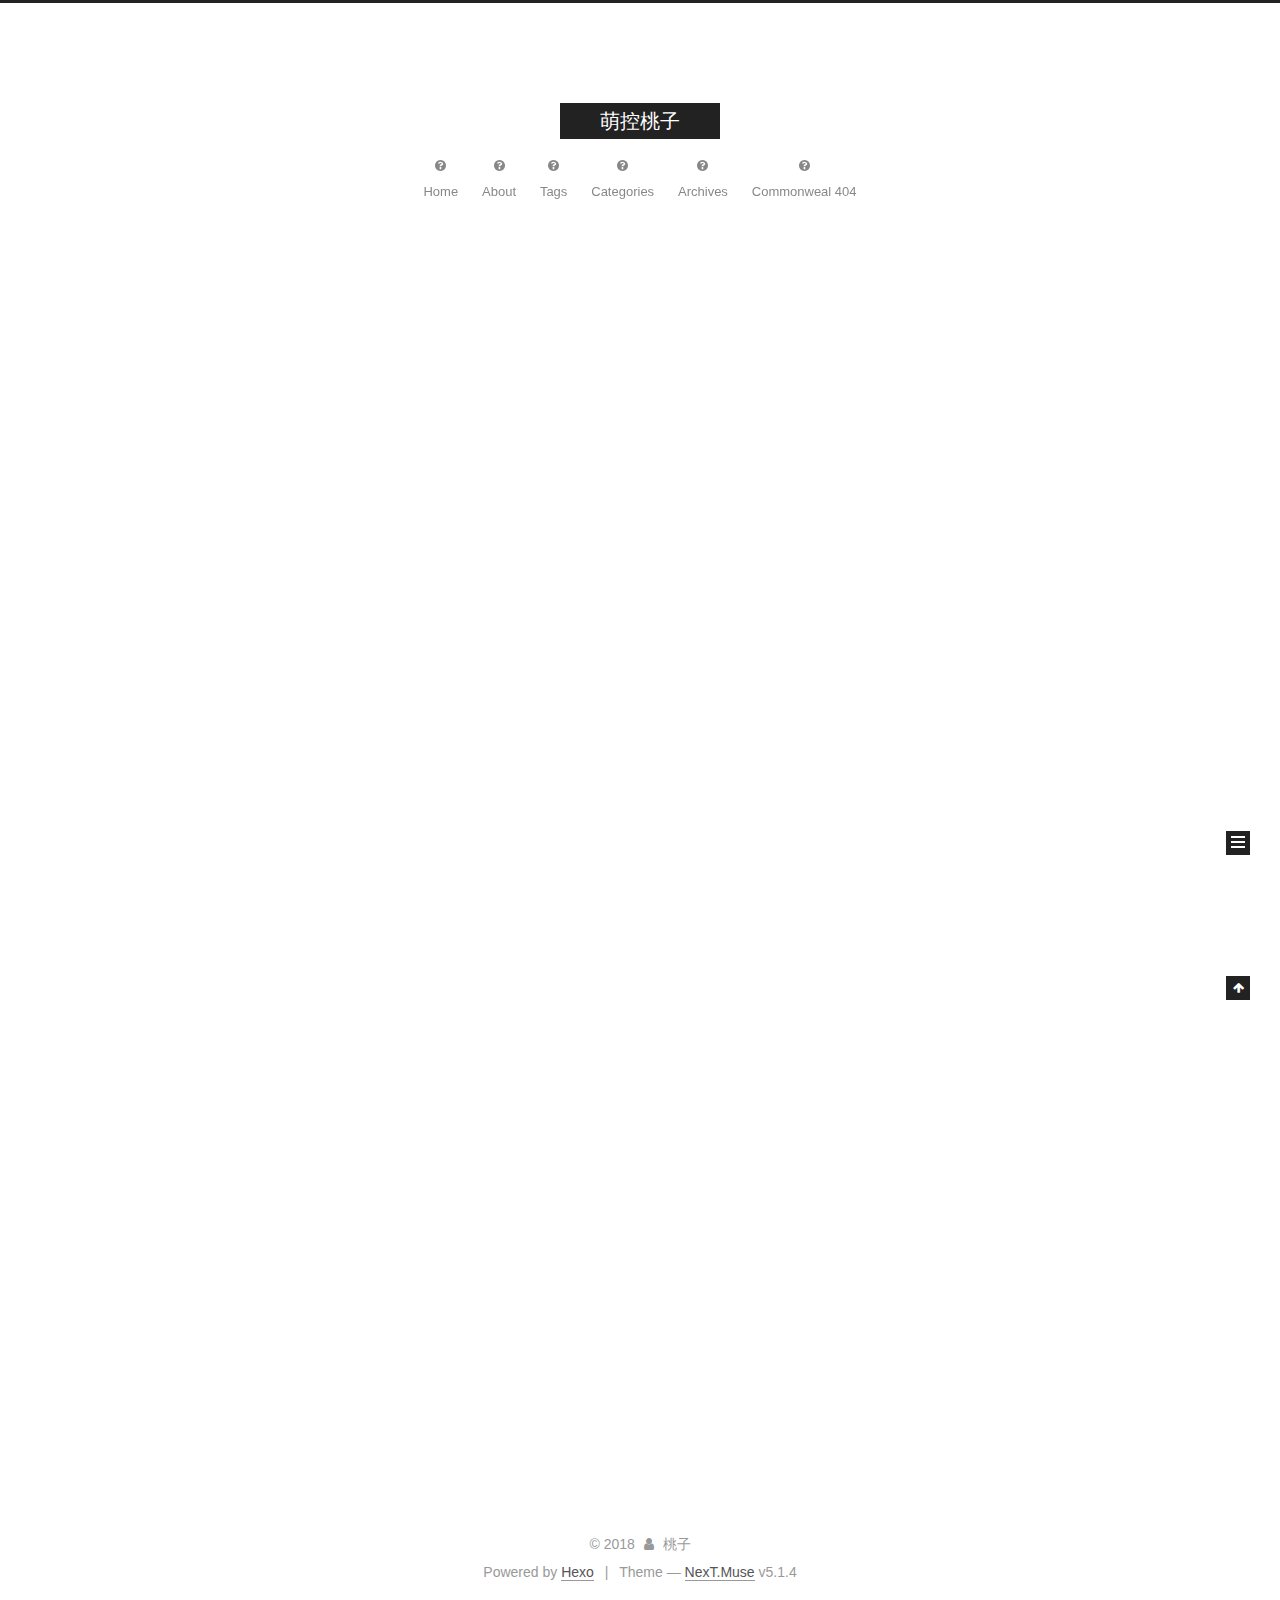
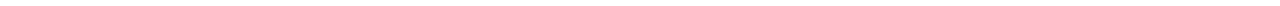
==== commit a794b286: "Site updated: 2018-01-21 22:22:52" ====
--- a/index.html
+++ b/index.html
@@ -183,7 +183,7 @@
             
               <i class="menu-item-icon fa fa-fw fa-question-circle"></i> <br />
             
-            Startseite
+            Home
           </a>
         </li>
       
@@ -193,7 +193,7 @@
             
               <i class="menu-item-icon fa fa-fw fa-question-circle"></i> <br />
             
-            Über
+            About
           </a>
         </li>
       
@@ -213,7 +213,7 @@
             
               <i class="menu-item-icon fa fa-fw fa-question-circle"></i> <br />
             
-            Kategorien
+            Categories
           </a>
         </li>
       
@@ -223,7 +223,7 @@
             
               <i class="menu-item-icon fa fa-fw fa-question-circle"></i> <br />
             
-            Archiv
+            Archives
           </a>
         </li>
       
@@ -299,7 +299,7 @@
                 <i class="fa fa-calendar-o"></i>
               </span>
               
-                <span class="post-meta-item-text">Veröffentlicht am</span>
+                <span class="post-meta-item-text">Posted on</span>
               
               <time title="Post created" itemprop="dateCreated datePublished" datetime="2018-01-21T18:07:40+08:00">
                 2018-01-21
@@ -418,7 +418,7 @@
                 <i class="fa fa-calendar-o"></i>
               </span>
               
-                <span class="post-meta-item-text">Veröffentlicht am</span>
+                <span class="post-meta-item-text">Posted on</span>
               
               <time title="Post created" itemprop="dateCreated datePublished" datetime="2018-01-21T14:34:20+08:00">
                 2018-01-21
@@ -551,7 +551,7 @@
                 <a href="/archives">
               
                   <span class="site-state-item-count">2</span>
-                  <span class="site-state-item-name">Artikel</span>
+                  <span class="site-state-item-name">posts</span>
                 </a>
               </div>
             
@@ -608,7 +608,7 @@
 </div>
 
 
-  <div class="powered-by">Erstellt mit  <a class="theme-link" target="_blank" href="https://hexo.io">Hexo</a></div>
+  <div class="powered-by">Powered by <a class="theme-link" target="_blank" href="https://hexo.io">Hexo</a></div>
 
 
 
--- a/css/main.css
+++ b/css/main.css
@@ -1822,7 +1822,7 @@
   width: 4px;
   height: 4px;
   border-radius: 50%;
-  background: #6b1d74;
+  background: #4a5eff;
 }
 .links-of-blogroll {
   font-size: 13px;
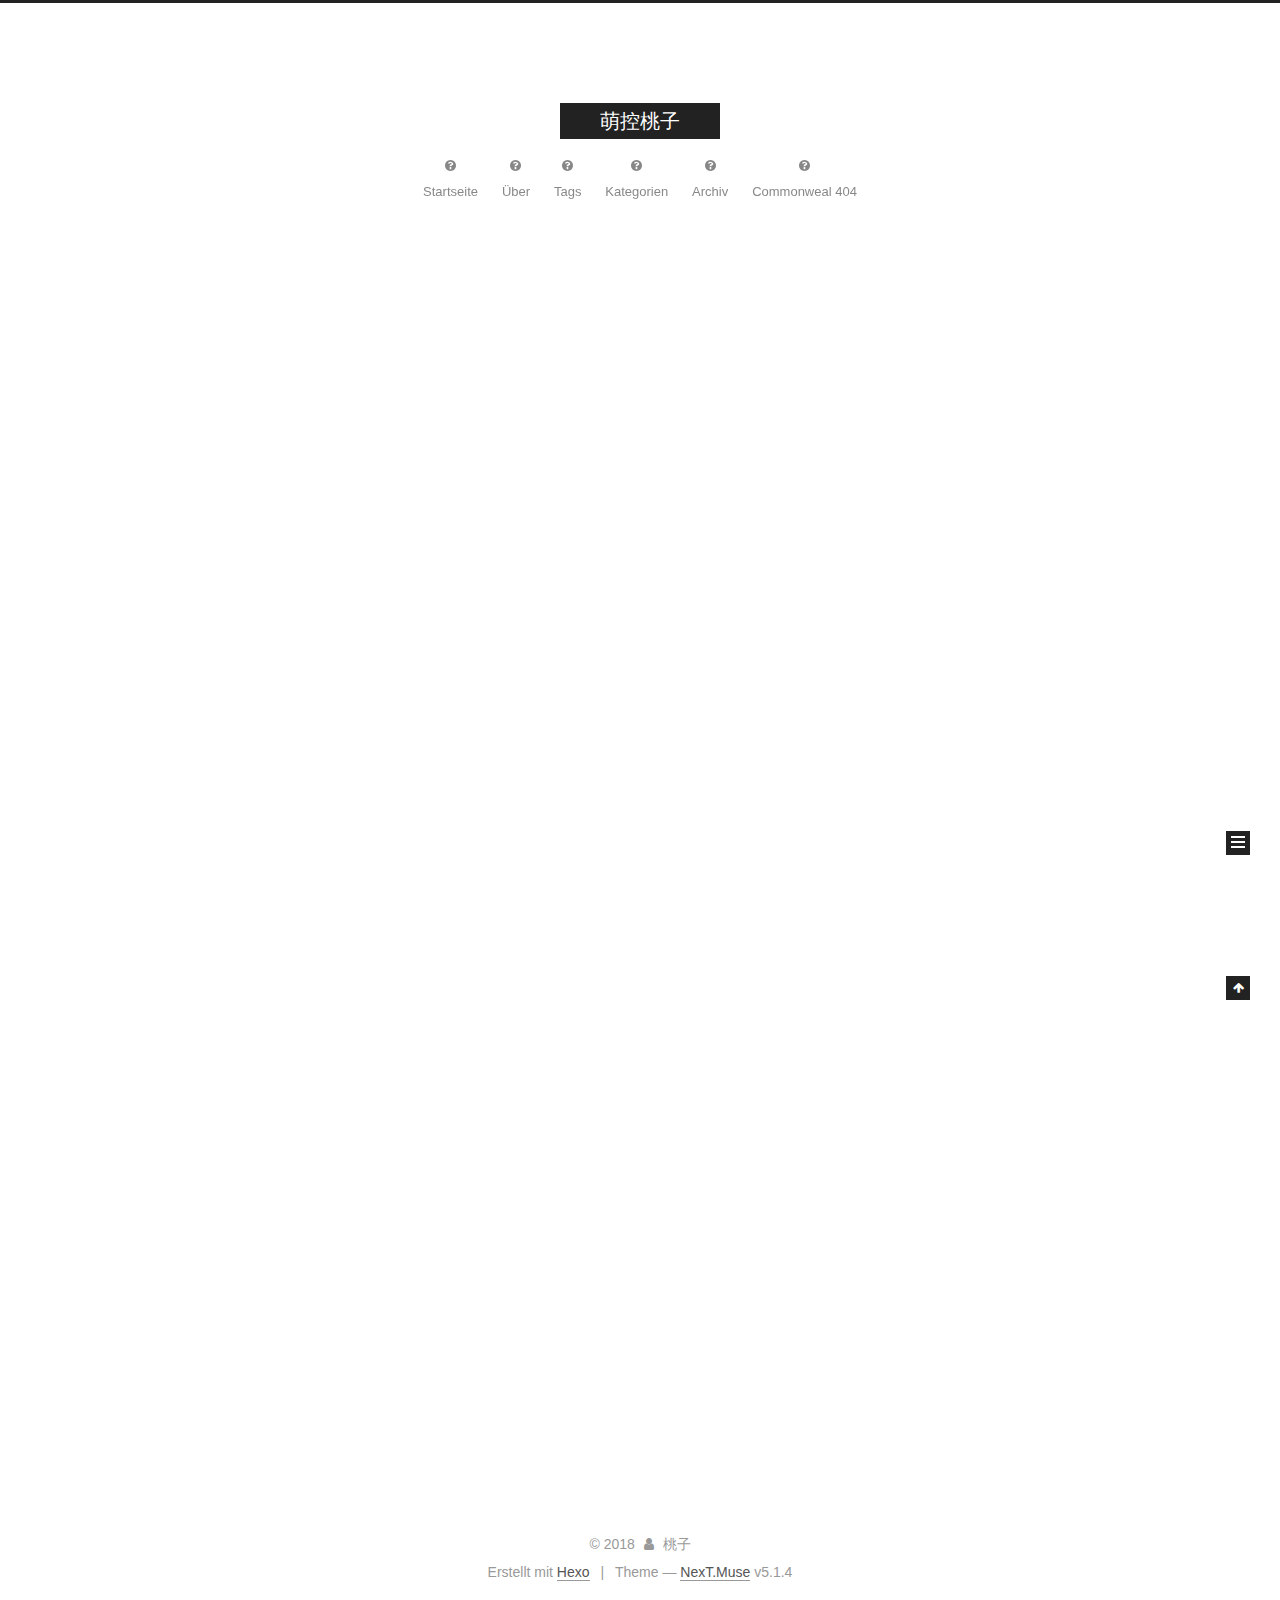
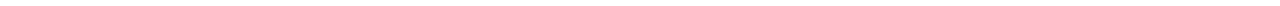
==== commit edd62b33: "Site updated: 2018-01-21 22:25:26" ====
--- a/index.html
+++ b/index.html
@@ -183,23 +183,23 @@
             
               <i class="menu-item-icon fa fa-fw fa-question-circle"></i> <br />
             
-            Home
+            Startseite
           </a>
         </li>
       
         
         <li class="menu-item menu-item-about">
-          <a href="/about" rel="section">
+          <a href="/about/" rel="section">
             
               <i class="menu-item-icon fa fa-fw fa-question-circle"></i> <br />
             
-            About
+            Über
           </a>
         </li>
       
         
         <li class="menu-item menu-item-tags">
-          <a href="/tags" rel="section">
+          <a href="/tags/" rel="section">
             
               <i class="menu-item-icon fa fa-fw fa-question-circle"></i> <br />
             
@@ -209,27 +209,27 @@
       
         
         <li class="menu-item menu-item-categories">
-          <a href="/categories" rel="section">
+          <a href="/categories/" rel="section">
             
               <i class="menu-item-icon fa fa-fw fa-question-circle"></i> <br />
             
-            Categories
+            Kategorien
           </a>
         </li>
       
         
         <li class="menu-item menu-item-archives">
-          <a href="/archives" rel="section">
+          <a href="/archives/" rel="section">
             
               <i class="menu-item-icon fa fa-fw fa-question-circle"></i> <br />
             
-            Archives
+            Archiv
           </a>
         </li>
       
         
         <li class="menu-item menu-item-commonweal">
-          <a href="/404" rel="section">
+          <a href="/404 /" rel="section">
             
               <i class="menu-item-icon fa fa-fw fa-question-circle"></i> <br />
             
@@ -299,7 +299,7 @@
                 <i class="fa fa-calendar-o"></i>
               </span>
               
-                <span class="post-meta-item-text">Posted on</span>
+                <span class="post-meta-item-text">Veröffentlicht am</span>
               
               <time title="Post created" itemprop="dateCreated datePublished" datetime="2018-01-21T18:07:40+08:00">
                 2018-01-21
@@ -418,7 +418,7 @@
                 <i class="fa fa-calendar-o"></i>
               </span>
               
-                <span class="post-meta-item-text">Posted on</span>
+                <span class="post-meta-item-text">Veröffentlicht am</span>
               
               <time title="Post created" itemprop="dateCreated datePublished" datetime="2018-01-21T14:34:20+08:00">
                 2018-01-21
@@ -548,10 +548,10 @@
             
               <div class="site-state-item site-state-posts">
               
-                <a href="/archives">
+                <a href="/archives/">
               
                   <span class="site-state-item-count">2</span>
-                  <span class="site-state-item-name">posts</span>
+                  <span class="site-state-item-name">Artikel</span>
                 </a>
               </div>
             
@@ -608,7 +608,7 @@
 </div>
 
 
-  <div class="powered-by">Powered by <a class="theme-link" target="_blank" href="https://hexo.io">Hexo</a></div>
+  <div class="powered-by">Erstellt mit  <a class="theme-link" target="_blank" href="https://hexo.io">Hexo</a></div>
 
 
 
--- a/css/main.css
+++ b/css/main.css
@@ -1822,7 +1822,7 @@
   width: 4px;
   height: 4px;
   border-radius: 50%;
-  background: #4a5eff;
+  background: #33a675;
 }
 .links-of-blogroll {
   font-size: 13px;
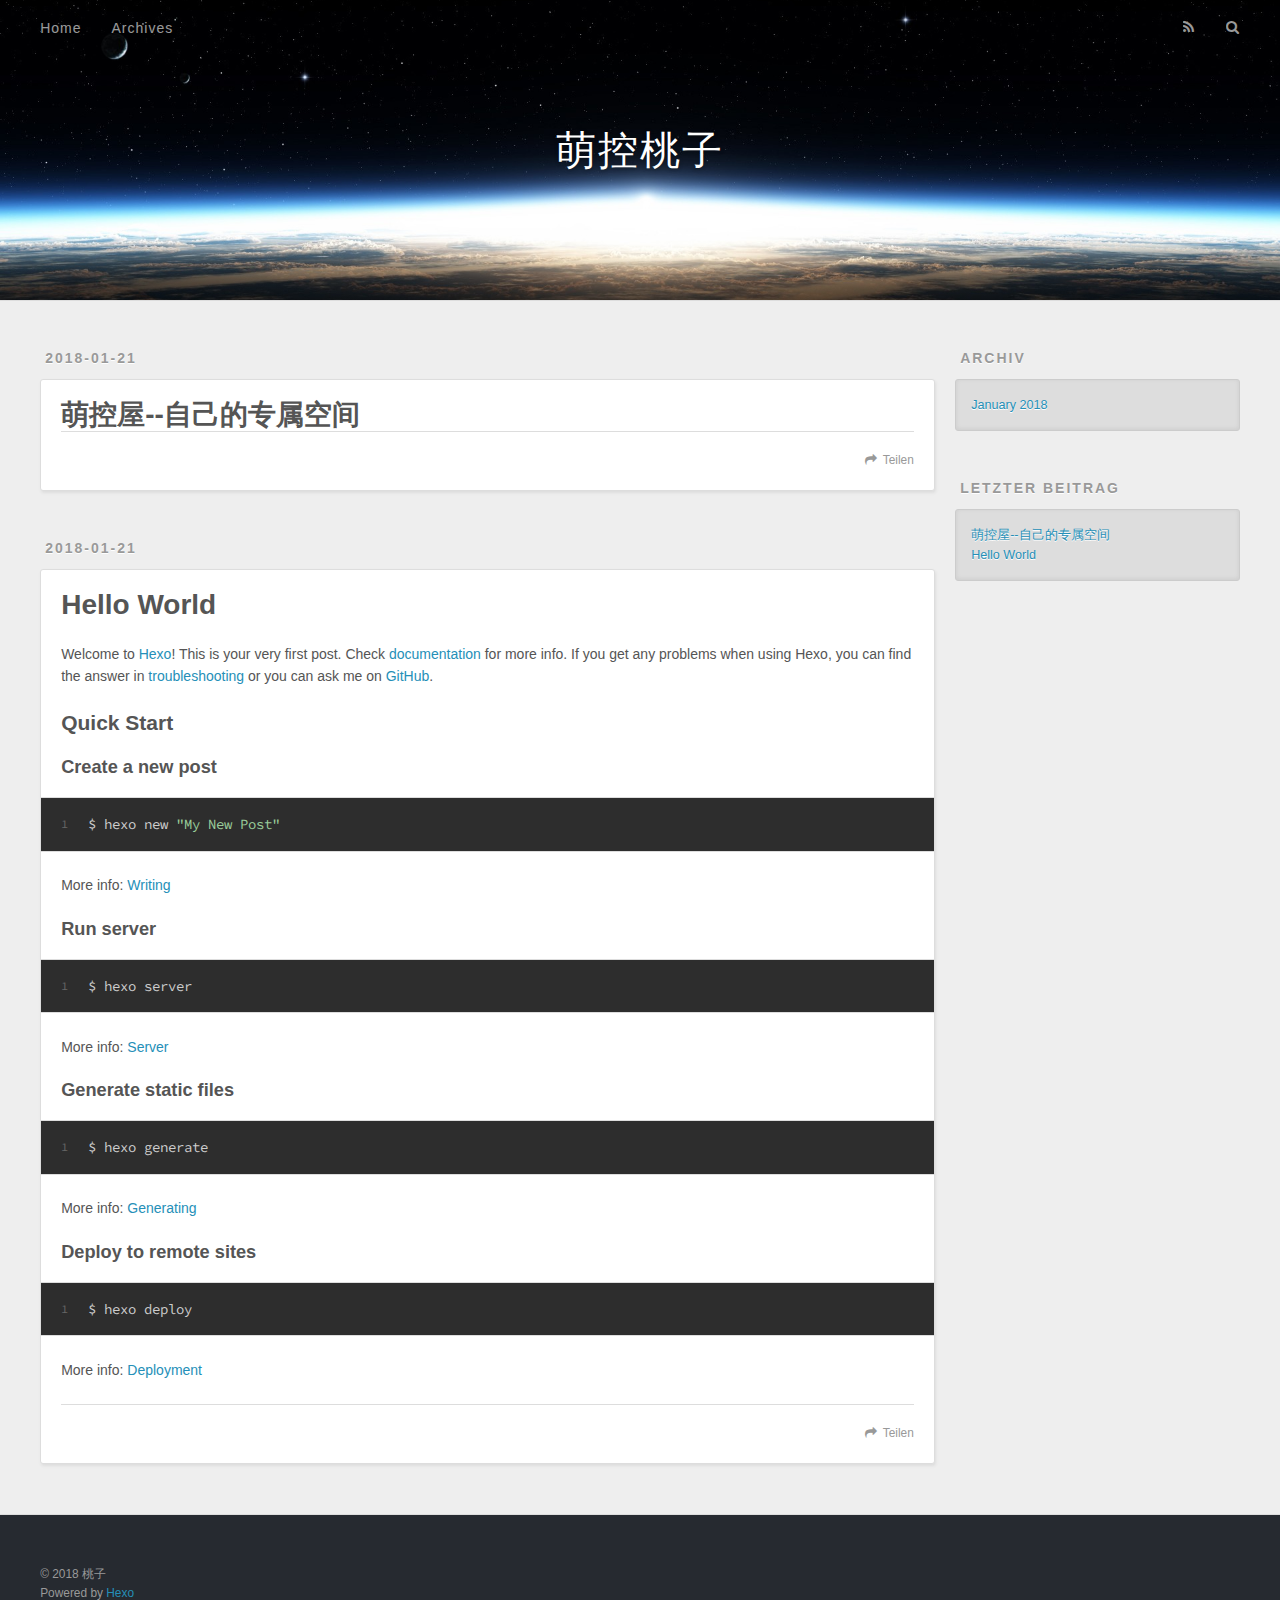
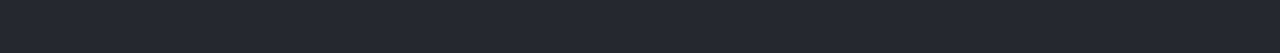
==== commit b3d3c3ce: "Site updated: 2018-01-21 22:37:20" ====
--- a/index.html
+++ b/index.html
@@ -1,466 +1,125 @@
 <!DOCTYPE html>
-
-
-
-  
-
-
-<html class="theme-next muse use-motion" lang="">
+<html>
 <head>
-  <meta charset="UTF-8"/>
-<meta http-equiv="X-UA-Compatible" content="IE=edge" />
-<meta name="viewport" content="width=device-width, initial-scale=1, maximum-scale=1"/>
-<meta name="theme-color" content="#222">
-
-
-
-
-
-
-
-
-
-<meta http-equiv="Cache-Control" content="no-transform" />
-<meta http-equiv="Cache-Control" content="no-siteapp" />
-
-
-
-
-
-
-
-
-
-
-
-
-
-
-
-
-  
-  
-  <link href="/lib/fancybox/source/jquery.fancybox.css?v=2.1.5" rel="stylesheet" type="text/css" />
-
-
-
-
-
-
-
-<link href="/lib/font-awesome/css/font-awesome.min.css?v=4.6.2" rel="stylesheet" type="text/css" />
-
-<link href="/css/main.css?v=5.1.4" rel="stylesheet" type="text/css" />
-
-
-  <link rel="apple-touch-icon" sizes="180x180" href="/images/apple-touch-icon-next.png?v=5.1.4">
-
-
-  <link rel="icon" type="image/png" sizes="32x32" href="/images/favicon-32x32-next.png?v=5.1.4">
-
-
-  <link rel="icon" type="image/png" sizes="16x16" href="/images/favicon-16x16-next.png?v=5.1.4">
-
-
-  <link rel="mask-icon" href="/images/logo.svg?v=5.1.4" color="#222">
-
-
-
-
-
-  <meta name="keywords" content="Hexo, NexT" />
-
-
-
-
-
-  <link rel="alternate" href="/atom.xml" title="萌控桃子" type="application/atom+xml" />
-
-
-
-
-
-
-<meta property="og:type" content="website">
+  <meta charset="utf-8">
+  
+
+  
+  <title>萌控桃子</title>
+  <meta name="viewport" content="width=device-width, initial-scale=1, maximum-scale=1">
+  <meta property="og:type" content="website">
 <meta property="og:title" content="萌控桃子">
 <meta property="og:url" content="http://yoursite.com/index.html">
 <meta property="og:site_name" content="萌控桃子">
 <meta name="twitter:card" content="summary">
 <meta name="twitter:title" content="萌控桃子">
-
-
-
-<script type="text/javascript" id="hexo.configurations">
-  var NexT = window.NexT || {};
-  var CONFIG = {
-    root: '/',
-    scheme: 'Muse',
-    version: '5.1.4',
-    sidebar: {"position":"left","display":"post","offset":12,"b2t":false,"scrollpercent":false,"onmobile":false},
-    fancybox: true,
-    tabs: true,
-    motion: {"enable":true,"async":false,"transition":{"post_block":"fadeIn","post_header":"slideDownIn","post_body":"slideDownIn","coll_header":"slideLeftIn","sidebar":"slideUpIn"}},
-    duoshuo: {
-      userId: '0',
-      author: 'Author'
-    },
-    algolia: {
-      applicationID: '',
-      apiKey: '',
-      indexName: '',
-      hits: {"per_page":10},
-      labels: {"input_placeholder":"Search for Posts","hits_empty":"We didn't find any results for the search: ${query}","hits_stats":"${hits} results found in ${time} ms"}
-    }
-  };
-</script>
-
-
-
-  <link rel="canonical" href="http://yoursite.com/"/>
-
-
-
-
-
-  <title>萌控桃子</title>
-  
-
-
-
-
-
-
-
-
+  
+    <link rel="alternate" href="/atom.xml" title="萌控桃子" type="application/atom+xml">
+  
+  
+    <link rel="icon" href="/favicon.png">
+  
+  
+    <link href="//fonts.googleapis.com/css?family=Source+Code+Pro" rel="stylesheet" type="text/css">
+  
+  <link rel="stylesheet" href="/css/style.css">
 </head>
 
-<body itemscope itemtype="http://schema.org/WebPage" lang="">
-
-  
-  
-    
-  
-
-  <div class="container sidebar-position-left 
-  page-home">
-    <div class="headband"></div>
-
-    <header id="header" class="header" itemscope itemtype="http://schema.org/WPHeader">
-      <div class="header-inner"><div class="site-brand-wrapper">
-  <div class="site-meta ">
-    
-
-    <div class="custom-logo-site-title">
-      <a href="/"  class="brand" rel="start">
-        <span class="logo-line-before"><i></i></span>
-        <span class="site-title">萌控桃子</span>
-        <span class="logo-line-after"><i></i></span>
-      </a>
-    </div>
-      
-        <p class="site-subtitle"></p>
-      
-  </div>
-
-  <div class="site-nav-toggle">
-    <button>
-      <span class="btn-bar"></span>
-      <span class="btn-bar"></span>
-      <span class="btn-bar"></span>
-    </button>
-  </div>
-</div>
-
-<nav class="site-nav">
-  
-
-  
-    <ul id="menu" class="menu">
-      
-        
-        <li class="menu-item menu-item-home">
-          <a href="/" rel="section">
-            
-              <i class="menu-item-icon fa fa-fw fa-question-circle"></i> <br />
-            
-            Startseite
-          </a>
-        </li>
-      
-        
-        <li class="menu-item menu-item-about">
-          <a href="/about/" rel="section">
-            
-              <i class="menu-item-icon fa fa-fw fa-question-circle"></i> <br />
-            
-            Über
-          </a>
-        </li>
-      
-        
-        <li class="menu-item menu-item-tags">
-          <a href="/tags/" rel="section">
-            
-              <i class="menu-item-icon fa fa-fw fa-question-circle"></i> <br />
-            
-            Tags
-          </a>
-        </li>
-      
-        
-        <li class="menu-item menu-item-categories">
-          <a href="/categories/" rel="section">
-            
-              <i class="menu-item-icon fa fa-fw fa-question-circle"></i> <br />
-            
-            Kategorien
-          </a>
-        </li>
-      
-        
-        <li class="menu-item menu-item-archives">
-          <a href="/archives/" rel="section">
-            
-              <i class="menu-item-icon fa fa-fw fa-question-circle"></i> <br />
-            
-            Archiv
-          </a>
-        </li>
-      
-        
-        <li class="menu-item menu-item-commonweal">
-          <a href="/404 /" rel="section">
-            
-              <i class="menu-item-icon fa fa-fw fa-question-circle"></i> <br />
-            
-            Commonweal 404
-          </a>
-        </li>
-      
-
-      
-    </ul>
-  
-
-  
-</nav>
-
-
-
- </div>
-    </header>
-
-    <main id="main" class="main">
-      <div class="main-inner">
-        <div class="content-wrap">
-          <div id="content" class="content">
-            
-  <section id="posts" class="posts-expand">
-    
-      
-
-  
-
-  
-  
-  
-
-  <article class="post post-type-normal" itemscope itemtype="http://schema.org/Article">
-  
-  
-  
-  <div class="post-block">
-    <link itemprop="mainEntityOfPage" href="http://yoursite.com/2018/01/21/萌控屋-自己的专属空间/">
-
-    <span hidden itemprop="author" itemscope itemtype="http://schema.org/Person">
-      <meta itemprop="name" content="桃子">
-      <meta itemprop="description" content="">
-      <meta itemprop="image" content="/images/avatar.gif">
-    </span>
-
-    <span hidden itemprop="publisher" itemscope itemtype="http://schema.org/Organization">
-      <meta itemprop="name" content="萌控桃子">
-    </span>
-
-    
-      <header class="post-header">
-
-        
-        
-          <h1 class="post-title" itemprop="name headline">
-                
-                <a class="post-title-link" href="/2018/01/21/萌控屋-自己的专属空间/" itemprop="url">萌控屋--自己的专属空间</a></h1>
-        
-
-        <div class="post-meta">
-          <span class="post-time">
-            
-              <span class="post-meta-item-icon">
-                <i class="fa fa-calendar-o"></i>
-              </span>
-              
-                <span class="post-meta-item-text">Veröffentlicht am</span>
-              
-              <time title="Post created" itemprop="dateCreated datePublished" datetime="2018-01-21T18:07:40+08:00">
-                2018-01-21
-              </time>
-            
-
-            
-
-            
-          </span>
-
-          
-
-          
-            
-          
-
-          
-          
-
-          
-
-          
-
-          
-
-        </div>
+<body>
+  <div id="container">
+    <div id="wrap">
+      <header id="header">
+  <div id="banner"></div>
+  <div id="header-outer" class="outer">
+    <div id="header-title" class="inner">
+      <h1 id="logo-wrap">
+        <a href="/" id="logo">萌控桃子</a>
+      </h1>
+      
+    </div>
+    <div id="header-inner" class="inner">
+      <nav id="main-nav">
+        <a id="main-nav-toggle" class="nav-icon"></a>
+        
+          <a class="main-nav-link" href="/">Home</a>
+        
+          <a class="main-nav-link" href="/archives">Archives</a>
+        
+      </nav>
+      <nav id="sub-nav">
+        
+          <a id="nav-rss-link" class="nav-icon" href="/atom.xml" title="RSS Feed"></a>
+        
+        <a id="nav-search-btn" class="nav-icon" title="Suche"></a>
+      </nav>
+      <div id="search-form-wrap">
+        <form action="//google.com/search" method="get" accept-charset="UTF-8" class="search-form"><input type="search" name="q" class="search-form-input" placeholder="Search"><button type="submit" class="search-form-submit">&#xF002;</button><input type="hidden" name="sitesearch" value="http://yoursite.com"></form>
+      </div>
+    </div>
+  </div>
+</header>
+      <div class="outer">
+        <section id="main">
+  
+    <article id="post-萌控屋-自己的专属空间" class="article article-type-post" itemscope itemprop="blogPost">
+  <div class="article-meta">
+    <a href="/2018/01/21/萌控屋-自己的专属空间/" class="article-date">
+  <time datetime="2018-01-21T10:07:40.000Z" itemprop="datePublished">2018-01-21</time>
+</a>
+    
+  </div>
+  <div class="article-inner">
+    
+    
+      <header class="article-header">
+        
+  
+    <h1 itemprop="name">
+      <a class="article-title" href="/2018/01/21/萌控屋-自己的专属空间/">萌控屋--自己的专属空间</a>
+    </h1>
+  
+
       </header>
     
-
-    
-    
-    
-    <div class="post-body" itemprop="articleBody">
-
-      
-      
-
-      
-        
-          
-            
-          
-        
-      
-    </div>
-    
-    
-    
-
-    
-
-    
-
-    
-
-    <footer class="post-footer">
-      
-
-      
-
-      
-
-      
-      
-        <div class="post-eof"></div>
+    <div class="article-entry" itemprop="articleBody">
+      
+        
+      
+    </div>
+    <footer class="article-footer">
+      <a data-url="http://yoursite.com/2018/01/21/萌控屋-自己的专属空间/" data-id="cjcovzsix0002z06iov70r2sg" class="article-share-link">Teilen</a>
+      
       
     </footer>
   </div>
   
-  
-  
-  </article>
-
-
-    
-      
-
-  
-
-  
-  
-  
-
-  <article class="post post-type-normal" itemscope itemtype="http://schema.org/Article">
-  
-  
-  
-  <div class="post-block">
-    <link itemprop="mainEntityOfPage" href="http://yoursite.com/2018/01/21/hello-world/">
-
-    <span hidden itemprop="author" itemscope itemtype="http://schema.org/Person">
-      <meta itemprop="name" content="桃子">
-      <meta itemprop="description" content="">
-      <meta itemprop="image" content="/images/avatar.gif">
-    </span>
-
-    <span hidden itemprop="publisher" itemscope itemtype="http://schema.org/Organization">
-      <meta itemprop="name" content="萌控桃子">
-    </span>
-
-    
-      <header class="post-header">
-
-        
-        
-          <h1 class="post-title" itemprop="name headline">
-                
-                <a class="post-title-link" href="/2018/01/21/hello-world/" itemprop="url">Hello World</a></h1>
-        
-
-        <div class="post-meta">
-          <span class="post-time">
-            
-              <span class="post-meta-item-icon">
-                <i class="fa fa-calendar-o"></i>
-              </span>
-              
-                <span class="post-meta-item-text">Veröffentlicht am</span>
-              
-              <time title="Post created" itemprop="dateCreated datePublished" datetime="2018-01-21T14:34:20+08:00">
-                2018-01-21
-              </time>
-            
-
-            
-
-            
-          </span>
-
-          
-
-          
-            
-          
-
-          
-          
-
-          
-
-          
-
-          
-
-        </div>
+</article>
+
+
+  
+    <article id="post-hello-world" class="article article-type-post" itemscope itemprop="blogPost">
+  <div class="article-meta">
+    <a href="/2018/01/21/hello-world/" class="article-date">
+  <time datetime="2018-01-21T06:34:20.878Z" itemprop="datePublished">2018-01-21</time>
+</a>
+    
+  </div>
+  <div class="article-inner">
+    
+    
+      <header class="article-header">
+        
+  
+    <h1 itemprop="name">
+      <a class="article-title" href="/2018/01/21/hello-world/">Hello World</a>
+    </h1>
+  
+
       </header>
     
-
-    
-    
-    
-    <div class="post-body" itemprop="articleBody">
-
-      
-      
-
-      
-        
-          
-            <p>Welcome to <a href="https://hexo.io/" target="_blank" rel="noopener">Hexo</a>! This is your very first post. Check <a href="https://hexo.io/docs/" target="_blank" rel="noopener">documentation</a> for more info. If you get any problems when using Hexo, you can find the answer in <a href="https://hexo.io/docs/troubleshooting.html" target="_blank" rel="noopener">troubleshooting</a> or you can ask me on <a href="https://github.com/hexojs/hexo/issues" target="_blank" rel="noopener">GitHub</a>.</p>
+    <div class="article-entry" itemprop="articleBody">
+      
+        <p>Welcome to <a href="https://hexo.io/" target="_blank" rel="noopener">Hexo</a>! This is your very first post. Check <a href="https://hexo.io/docs/" target="_blank" rel="noopener">documentation</a> for more info. If you get any problems when using Hexo, you can find the answer in <a href="https://hexo.io/docs/troubleshooting.html" target="_blank" rel="noopener">troubleshooting</a> or you can ask me on <a href="https://github.com/hexojs/hexo/issues" target="_blank" rel="noopener">GitHub</a>.</p>
 <h2 id="Quick-Start"><a href="#Quick-Start" class="headerlink" title="Quick Start"></a>Quick Start</h2><h3 id="Create-a-new-post"><a href="#Create-a-new-post" class="headerlink" title="Create a new post"></a>Create a new post</h3><figure class="highlight bash"><table><tr><td class="gutter"><pre><span class="line">1</span><br></pre></td><td class="code"><pre><span class="line">$ hexo new <span class="string">"My New Post"</span></span><br></pre></td></tr></table></figure>
 <p>More info: <a href="https://hexo.io/docs/writing.html" target="_blank" rel="noopener">Writing</a></p>
 <h3 id="Run-server"><a href="#Run-server" class="headerlink" title="Run server"></a>Run server</h3><figure class="highlight bash"><table><tr><td class="gutter"><pre><span class="line">1</span><br></pre></td><td class="code"><pre><span class="line">$ hexo server</span><br></pre></td></tr></table></figure>
@@ -470,314 +129,95 @@
 <h3 id="Deploy-to-remote-sites"><a href="#Deploy-to-remote-sites" class="headerlink" title="Deploy to remote sites"></a>Deploy to remote sites</h3><figure class="highlight bash"><table><tr><td class="gutter"><pre><span class="line">1</span><br></pre></td><td class="code"><pre><span class="line">$ hexo deploy</span><br></pre></td></tr></table></figure>
 <p>More info: <a href="https://hexo.io/docs/deployment.html" target="_blank" rel="noopener">Deployment</a></p>
 
-          
-        
-      
-    </div>
-    
-    
-    
-
-    
-
-    
-
-    
-
-    <footer class="post-footer">
-      
-
-      
-
-      
-
-      
-      
-        <div class="post-eof"></div>
+      
+    </div>
+    <footer class="article-footer">
+      <a data-url="http://yoursite.com/2018/01/21/hello-world/" data-id="cjcovzsih0000z06ilb835bzo" class="article-share-link">Teilen</a>
+      
       
     </footer>
   </div>
   
-  
-  
-  </article>
-
-
-    
-  </section>
-
-  
-
-
-          </div>
-          
-
-
-          
-
-        </div>
-        
-          
-  
-  <div class="sidebar-toggle">
-    <div class="sidebar-toggle-line-wrap">
-      <span class="sidebar-toggle-line sidebar-toggle-line-first"></span>
-      <span class="sidebar-toggle-line sidebar-toggle-line-middle"></span>
-      <span class="sidebar-toggle-line sidebar-toggle-line-last"></span>
-    </div>
-  </div>
-
-  <aside id="sidebar" class="sidebar">
-    
-    <div class="sidebar-inner">
-
-      
-
-      
-
-      <section class="site-overview-wrap sidebar-panel sidebar-panel-active">
-        <div class="site-overview">
-          <div class="site-author motion-element" itemprop="author" itemscope itemtype="http://schema.org/Person">
-            
-              <p class="site-author-name" itemprop="name">桃子</p>
-              <p class="site-description motion-element" itemprop="description"></p>
-          </div>
-
-          <nav class="site-state motion-element">
-
-            
-              <div class="site-state-item site-state-posts">
-              
-                <a href="/archives/">
-              
-                  <span class="site-state-item-count">2</span>
-                  <span class="site-state-item-name">Artikel</span>
-                </a>
-              </div>
-            
-
-            
-
-            
-
-          </nav>
-
-          
-            <div class="feed-link motion-element">
-              <a href="/atom.xml" rel="alternate">
-                <i class="fa fa-rss"></i>
-                RSS
-              </a>
-            </div>
-          
-
-          
-
-          
-          
-
-          
-          
-
-          
-
-        </div>
-      </section>
-
-      
-
-      
-
-    </div>
-  </aside>
-
-
+</article>
+
+
+  
+
+
+</section>
+        
+          <aside id="sidebar">
+  
+    
+
+  
+    
+
+  
+    
+  
+    
+  <div class="widget-wrap">
+    <h3 class="widget-title">Archiv</h3>
+    <div class="widget">
+      <ul class="archive-list"><li class="archive-list-item"><a class="archive-list-link" href="/archives/2018/01/">January 2018</a></li></ul>
+    </div>
+  </div>
+
+
+  
+    
+  <div class="widget-wrap">
+    <h3 class="widget-title">letzter Beitrag</h3>
+    <div class="widget">
+      <ul>
+        
+          <li>
+            <a href="/2018/01/21/萌控屋-自己的专属空间/">萌控屋--自己的专属空间</a>
+          </li>
+        
+          <li>
+            <a href="/2018/01/21/hello-world/">Hello World</a>
+          </li>
+        
+      </ul>
+    </div>
+  </div>
+
+  
+</aside>
         
       </div>
-    </main>
-
-    <footer id="footer" class="footer">
-      <div class="footer-inner">
-        <div class="copyright">&copy; <span itemprop="copyrightYear">2018</span>
-  <span class="with-love">
-    <i class="fa fa-user"></i>
-  </span>
-  <span class="author" itemprop="copyrightHolder">桃子</span>
-
-  
-</div>
-
-
-  <div class="powered-by">Erstellt mit  <a class="theme-link" target="_blank" href="https://hexo.io">Hexo</a></div>
-
-
-
-  <span class="post-meta-divider">|</span>
-
-
-
-  <div class="theme-info">Theme &mdash; <a class="theme-link" target="_blank" href="https://github.com/iissnan/hexo-theme-next">NexT.Muse</a> v5.1.4</div>
-
-
-
-
-        
-
-
-
-
-
-
-
-        
-      </div>
-    </footer>
-
-    
-      <div class="back-to-top">
-        <i class="fa fa-arrow-up"></i>
-        
-      </div>
-    
-
-    
-
-  </div>
-
-  
-
-<script type="text/javascript">
-  if (Object.prototype.toString.call(window.Promise) !== '[object Function]') {
-    window.Promise = null;
-  }
-</script>
-
-
-
-
-
-
-
-
-
-  
-
-
-
-
-
-
-
-
-
-
-
-
-  
-  
-    <script type="text/javascript" src="/lib/jquery/index.js?v=2.1.3"></script>
-  
-
-  
-  
-    <script type="text/javascript" src="/lib/fastclick/lib/fastclick.min.js?v=1.0.6"></script>
-  
-
-  
-  
-    <script type="text/javascript" src="/lib/jquery_lazyload/jquery.lazyload.js?v=1.9.7"></script>
-  
-
-  
-  
-    <script type="text/javascript" src="/lib/velocity/velocity.min.js?v=1.2.1"></script>
-  
-
-  
-  
-    <script type="text/javascript" src="/lib/velocity/velocity.ui.min.js?v=1.2.1"></script>
-  
-
-  
-  
-    <script type="text/javascript" src="/lib/fancybox/source/jquery.fancybox.pack.js?v=2.1.5"></script>
-  
-
-
-  
-
-
-  <script type="text/javascript" src="/js/src/utils.js?v=5.1.4"></script>
-
-  <script type="text/javascript" src="/js/src/motion.js?v=5.1.4"></script>
-
-
-
-  
-  
-
-  
-
-  
-
-
-  <script type="text/javascript" src="/js/src/bootstrap.js?v=5.1.4"></script>
-
-
-
-  
-
-
-  
-
-
-
-
-	
-
-
-
-
-
-  
-
-
-
-
-
-  
-
-
-
-
-
-
-
-
-
-
-
-
-  
-
-
-
-
-
-  
-
-  
-
-  
-
-  
-  
-
-  
-
-  
-
-  
-
+      <footer id="footer">
+  
+  <div class="outer">
+    <div id="footer-info" class="inner">
+      &copy; 2018 桃子<br>
+      Powered by <a href="http://hexo.io/" target="_blank">Hexo</a>
+    </div>
+  </div>
+</footer>
+    </div>
+    <nav id="mobile-nav">
+  
+    <a href="/" class="mobile-nav-link">Home</a>
+  
+    <a href="/archives" class="mobile-nav-link">Archives</a>
+  
+</nav>
+    
+
+<script src="//ajax.googleapis.com/ajax/libs/jquery/2.0.3/jquery.min.js"></script>
+
+
+  <link rel="stylesheet" href="/fancybox/jquery.fancybox.css">
+  <script src="/fancybox/jquery.fancybox.pack.js"></script>
+
+
+<script src="/js/script.js"></script>
+
+
+
+  </div>
 </body>
-</html>
+</html>--- a/css/style.css
+++ b/css/style.css
@@ -0,0 +1,1374 @@
+body {
+  width: 100%;
+}
+body:before,
+body:after {
+  content: "";
+  display: table;
+}
+body:after {
+  clear: both;
+}
+html,
+body,
+div,
+span,
+applet,
+object,
+iframe,
+h1,
+h2,
+h3,
+h4,
+h5,
+h6,
+p,
+blockquote,
+pre,
+a,
+abbr,
+acronym,
+address,
+big,
+cite,
+code,
+del,
+dfn,
+em,
+img,
+ins,
+kbd,
+q,
+s,
+samp,
+small,
+strike,
+strong,
+sub,
+sup,
+tt,
+var,
+dl,
+dt,
+dd,
+ol,
+ul,
+li,
+fieldset,
+form,
+label,
+legend,
+table,
+caption,
+tbody,
+tfoot,
+thead,
+tr,
+th,
+td {
+  margin: 0;
+  padding: 0;
+  border: 0;
+  outline: 0;
+  font-weight: inherit;
+  font-style: inherit;
+  font-family: inherit;
+  font-size: 100%;
+  vertical-align: baseline;
+}
+body {
+  line-height: 1;
+  color: #000;
+  background: #fff;
+}
+ol,
+ul {
+  list-style: none;
+}
+table {
+  border-collapse: separate;
+  border-spacing: 0;
+  vertical-align: middle;
+}
+caption,
+th,
+td {
+  text-align: left;
+  font-weight: normal;
+  vertical-align: middle;
+}
+a img {
+  border: none;
+}
+input,
+button {
+  margin: 0;
+  padding: 0;
+}
+input::-moz-focus-inner,
+button::-moz-focus-inner {
+  border: 0;
+  padding: 0;
+}
+@font-face {
+  font-family: FontAwesome;
+  font-style: normal;
+  font-weight: normal;
+  src: url("fonts/fontawesome-webfont.eot?v=#4.0.3");
+  src: url("fonts/fontawesome-webfont.eot?#iefix&v=#4.0.3") format("embedded-opentype"), url("fonts/fontawesome-webfont.woff?v=#4.0.3") format("woff"), url("fonts/fontawesome-webfont.ttf?v=#4.0.3") format("truetype"), url("fonts/fontawesome-webfont.svg#fontawesomeregular?v=#4.0.3") format("svg");
+}
+html,
+body,
+#container {
+  height: 100%;
+}
+body {
+  background: #eee;
+  font: 14px -apple-system, BlinkMacSystemFont, "Segoe UI", "Roboto", "Oxygen", "Ubuntu", "Cantarell", "Fira Sans", "Droid Sans", "Helvetica Neue", sans-serif;
+  -webkit-text-size-adjust: 100%;
+}
+.outer {
+  max-width: 1220px;
+  margin: 0 auto;
+  padding: 0 20px;
+}
+.outer:before,
+.outer:after {
+  content: "";
+  display: table;
+}
+.outer:after {
+  clear: both;
+}
+.inner {
+  display: inline;
+  float: left;
+  width: 98.33333333333333%;
+  margin: 0 0.833333333333333%;
+}
+.left,
+.alignleft {
+  float: left;
+}
+.right,
+.alignright {
+  float: right;
+}
+.clear {
+  clear: both;
+}
+#container {
+  position: relative;
+}
+.mobile-nav-on {
+  overflow: hidden;
+}
+#wrap {
+  height: 100%;
+  width: 100%;
+  position: absolute;
+  top: 0;
+  left: 0;
+  -webkit-transition: 0.2s ease-out;
+  -moz-transition: 0.2s ease-out;
+  -ms-transition: 0.2s ease-out;
+  transition: 0.2s ease-out;
+  z-index: 1;
+  background: #eee;
+}
+.mobile-nav-on #wrap {
+  left: 280px;
+}
+@media screen and (min-width: 768px) {
+  #main {
+    display: inline;
+    float: left;
+    width: 73.33333333333333%;
+    margin: 0 0.833333333333333%;
+  }
+}
+.article-date,
+.article-category-link,
+.archive-year,
+.widget-title {
+  text-decoration: none;
+  text-transform: uppercase;
+  letter-spacing: 2px;
+  color: #999;
+  margin-bottom: 1em;
+  margin-left: 5px;
+  line-height: 1em;
+  text-shadow: 0 1px #fff;
+  font-weight: bold;
+}
+.article-inner,
+.archive-article-inner {
+  background: #fff;
+  -webkit-box-shadow: 1px 2px 3px #ddd;
+  box-shadow: 1px 2px 3px #ddd;
+  border: 1px solid #ddd;
+  border-radius: 3px;
+}
+.article-entry h1,
+.widget h1 {
+  font-size: 2em;
+}
+.article-entry h2,
+.widget h2 {
+  font-size: 1.5em;
+}
+.article-entry h3,
+.widget h3 {
+  font-size: 1.3em;
+}
+.article-entry h4,
+.widget h4 {
+  font-size: 1.2em;
+}
+.article-entry h5,
+.widget h5 {
+  font-size: 1em;
+}
+.article-entry h6,
+.widget h6 {
+  font-size: 1em;
+  color: #999;
+}
+.article-entry hr,
+.widget hr {
+  border: 1px dashed #ddd;
+}
+.article-entry strong,
+.widget strong {
+  font-weight: bold;
+}
+.article-entry em,
+.widget em,
+.article-entry cite,
+.widget cite {
+  font-style: italic;
+}
+.article-entry sup,
+.widget sup,
+.article-entry sub,
+.widget sub {
+  font-size: 0.75em;
+  line-height: 0;
+  position: relative;
+  vertical-align: baseline;
+}
+.article-entry sup,
+.widget sup {
+  top: -0.5em;
+}
+.article-entry sub,
+.widget sub {
+  bottom: -0.2em;
+}
+.article-entry small,
+.widget small {
+  font-size: 0.85em;
+}
+.article-entry acronym,
+.widget acronym,
+.article-entry abbr,
+.widget abbr {
+  border-bottom: 1px dotted;
+}
+.article-entry ul,
+.widget ul,
+.article-entry ol,
+.widget ol,
+.article-entry dl,
+.widget dl {
+  margin: 0 20px;
+  line-height: 1.6em;
+}
+.article-entry ul ul,
+.widget ul ul,
+.article-entry ol ul,
+.widget ol ul,
+.article-entry ul ol,
+.widget ul ol,
+.article-entry ol ol,
+.widget ol ol {
+  margin-top: 0;
+  margin-bottom: 0;
+}
+.article-entry ul,
+.widget ul {
+  list-style: disc;
+}
+.article-entry ol,
+.widget ol {
+  list-style: decimal;
+}
+.article-entry dt,
+.widget dt {
+  font-weight: bold;
+}
+#header {
+  height: 300px;
+  position: relative;
+  border-bottom: 1px solid #ddd;
+}
+#header:before,
+#header:after {
+  content: "";
+  position: absolute;
+  left: 0;
+  right: 0;
+  height: 40px;
+}
+#header:before {
+  top: 0;
+  background: -webkit-linear-gradient(rgba(0,0,0,0.2), transparent);
+  background: -moz-linear-gradient(rgba(0,0,0,0.2), transparent);
+  background: -ms-linear-gradient(rgba(0,0,0,0.2), transparent);
+  background: linear-gradient(rgba(0,0,0,0.2), transparent);
+}
+#header:after {
+  bottom: 0;
+  background: -webkit-linear-gradient(transparent, rgba(0,0,0,0.2));
+  background: -moz-linear-gradient(transparent, rgba(0,0,0,0.2));
+  background: -ms-linear-gradient(transparent, rgba(0,0,0,0.2));
+  background: linear-gradient(transparent, rgba(0,0,0,0.2));
+}
+#header-outer {
+  height: 100%;
+  position: relative;
+}
+#header-inner {
+  position: relative;
+  overflow: hidden;
+}
+#banner {
+  position: absolute;
+  top: 0;
+  left: 0;
+  width: 100%;
+  height: 100%;
+  background: url("images/banner.jpg") center #000;
+  -webkit-background-size: cover;
+  -moz-background-size: cover;
+  background-size: cover;
+  z-index: -1;
+}
+#header-title {
+  text-align: center;
+  height: 40px;
+  position: absolute;
+  top: 50%;
+  left: 0;
+  margin-top: -20px;
+}
+#logo,
+#subtitle {
+  text-decoration: none;
+  color: #fff;
+  font-weight: 300;
+  text-shadow: 0 1px 4px rgba(0,0,0,0.3);
+}
+#logo {
+  font-size: 40px;
+  line-height: 40px;
+  letter-spacing: 2px;
+}
+#subtitle {
+  font-size: 16px;
+  line-height: 16px;
+  letter-spacing: 1px;
+}
+#subtitle-wrap {
+  margin-top: 16px;
+}
+#main-nav {
+  float: left;
+  margin-left: -15px;
+}
+.nav-icon,
+.main-nav-link {
+  float: left;
+  color: #fff;
+  opacity: 0.6;
+  text-decoration: none;
+  text-shadow: 0 1px rgba(0,0,0,0.2);
+  -webkit-transition: opacity 0.2s;
+  -moz-transition: opacity 0.2s;
+  -ms-transition: opacity 0.2s;
+  transition: opacity 0.2s;
+  display: block;
+  padding: 20px 15px;
+}
+.nav-icon:hover,
+.main-nav-link:hover {
+  opacity: 1;
+}
+.nav-icon {
+  font-family: FontAwesome;
+  text-align: center;
+  font-size: 14px;
+  width: 14px;
+  height: 14px;
+  padding: 20px 15px;
+  position: relative;
+  cursor: pointer;
+}
+.main-nav-link {
+  font-weight: 300;
+  letter-spacing: 1px;
+}
+@media screen and (max-width: 479px) {
+  .main-nav-link {
+    display: none;
+  }
+}
+#main-nav-toggle {
+  display: none;
+}
+#main-nav-toggle:before {
+  content: "\f0c9";
+}
+@media screen and (max-width: 479px) {
+  #main-nav-toggle {
+    display: block;
+  }
+}
+#sub-nav {
+  float: right;
+  margin-right: -15px;
+}
+#nav-rss-link:before {
+  content: "\f09e";
+}
+#nav-search-btn:before {
+  content: "\f002";
+}
+#search-form-wrap {
+  position: absolute;
+  top: 15px;
+  width: 150px;
+  height: 30px;
+  right: -150px;
+  opacity: 0;
+  -webkit-transition: 0.2s ease-out;
+  -moz-transition: 0.2s ease-out;
+  -ms-transition: 0.2s ease-out;
+  transition: 0.2s ease-out;
+}
+#search-form-wrap.on {
+  opacity: 1;
+  right: 0;
+}
+@media screen and (max-width: 479px) {
+  #search-form-wrap {
+    width: 100%;
+    right: -100%;
+  }
+}
+.search-form {
+  position: absolute;
+  top: 0;
+  left: 0;
+  right: 0;
+  background: #fff;
+  padding: 5px 15px;
+  border-radius: 15px;
+  -webkit-box-shadow: 0 0 10px rgba(0,0,0,0.3);
+  box-shadow: 0 0 10px rgba(0,0,0,0.3);
+}
+.search-form-input {
+  border: none;
+  background: none;
+  color: #555;
+  width: 100%;
+  font: 13px -apple-system, BlinkMacSystemFont, "Segoe UI", "Roboto", "Oxygen", "Ubuntu", "Cantarell", "Fira Sans", "Droid Sans", "Helvetica Neue", sans-serif;
+  outline: none;
+}
+.search-form-input::-webkit-search-results-decoration,
+.search-form-input::-webkit-search-cancel-button {
+  -webkit-appearance: none;
+}
+.search-form-submit {
+  position: absolute;
+  top: 50%;
+  right: 10px;
+  margin-top: -7px;
+  font: 13px FontAwesome;
+  border: none;
+  background: none;
+  color: #bbb;
+  cursor: pointer;
+}
+.search-form-submit:hover,
+.search-form-submit:focus {
+  color: #777;
+}
+.article {
+  margin: 50px 0;
+}
+.article-inner {
+  overflow: hidden;
+}
+.article-meta:before,
+.article-meta:after {
+  content: "";
+  display: table;
+}
+.article-meta:after {
+  clear: both;
+}
+.article-date {
+  float: left;
+}
+.article-category {
+  float: left;
+  line-height: 1em;
+  color: #ccc;
+  text-shadow: 0 1px #fff;
+  margin-left: 8px;
+}
+.article-category:before {
+  content: "\2022";
+}
+.article-category-link {
+  margin: 0 12px 1em;
+}
+.article-header {
+  padding: 20px 20px 0;
+}
+.article-title {
+  text-decoration: none;
+  font-size: 2em;
+  font-weight: bold;
+  color: #555;
+  line-height: 1.1em;
+  -webkit-transition: color 0.2s;
+  -moz-transition: color 0.2s;
+  -ms-transition: color 0.2s;
+  transition: color 0.2s;
+}
+a.article-title:hover {
+  color: #258fb8;
+}
+.article-entry {
+  color: #555;
+  padding: 0 20px;
+}
+.article-entry:before,
+.article-entry:after {
+  content: "";
+  display: table;
+}
+.article-entry:after {
+  clear: both;
+}
+.article-entry p,
+.article-entry table {
+  line-height: 1.6em;
+  margin: 1.6em 0;
+}
+.article-entry h1,
+.article-entry h2,
+.article-entry h3,
+.article-entry h4,
+.article-entry h5,
+.article-entry h6 {
+  font-weight: bold;
+}
+.article-entry h1,
+.article-entry h2,
+.article-entry h3,
+.article-entry h4,
+.article-entry h5,
+.article-entry h6 {
+  line-height: 1.1em;
+  margin: 1.1em 0;
+}
+.article-entry a {
+  color: #258fb8;
+  text-decoration: none;
+}
+.article-entry a:hover {
+  text-decoration: underline;
+}
+.article-entry ul,
+.article-entry ol,
+.article-entry dl {
+  margin-top: 1.6em;
+  margin-bottom: 1.6em;
+}
+.article-entry img,
+.article-entry video {
+  max-width: 100%;
+  height: auto;
+  display: block;
+  margin: auto;
+}
+.article-entry iframe {
+  border: none;
+}
+.article-entry table {
+  width: 100%;
+  border-collapse: collapse;
+  border-spacing: 0;
+}
+.article-entry th {
+  font-weight: bold;
+  border-bottom: 3px solid #ddd;
+  padding-bottom: 0.5em;
+}
+.article-entry td {
+  border-bottom: 1px solid #ddd;
+  padding: 10px 0;
+}
+.article-entry blockquote {
+  font-family: Georgia, "Times New Roman", serif;
+  font-size: 1.4em;
+  margin: 1.6em 20px;
+  text-align: center;
+}
+.article-entry blockquote footer {
+  font-size: 14px;
+  margin: 1.6em 0;
+  font-family: -apple-system, BlinkMacSystemFont, "Segoe UI", "Roboto", "Oxygen", "Ubuntu", "Cantarell", "Fira Sans", "Droid Sans", "Helvetica Neue", sans-serif;
+}
+.article-entry blockquote footer cite:before {
+  content: "—";
+  padding: 0 0.5em;
+}
+.article-entry .pullquote {
+  text-align: left;
+  width: 45%;
+  margin: 0;
+}
+.article-entry .pullquote.left {
+  margin-left: 0.5em;
+  margin-right: 1em;
+}
+.article-entry .pullquote.right {
+  margin-right: 0.5em;
+  margin-left: 1em;
+}
+.article-entry .caption {
+  color: #999;
+  display: block;
+  font-size: 0.9em;
+  margin-top: 0.5em;
+  position: relative;
+  text-align: center;
+}
+.article-entry .video-container {
+  position: relative;
+  padding-top: 56.25%;
+  height: 0;
+  overflow: hidden;
+}
+.article-entry .video-container iframe,
+.article-entry .video-container object,
+.article-entry .video-container embed {
+  position: absolute;
+  top: 0;
+  left: 0;
+  width: 100%;
+  height: 100%;
+  margin-top: 0;
+}
+.article-more-link a {
+  display: inline-block;
+  line-height: 1em;
+  padding: 6px 15px;
+  border-radius: 15px;
+  background: #eee;
+  color: #999;
+  text-shadow: 0 1px #fff;
+  text-decoration: none;
+}
+.article-more-link a:hover {
+  background: #258fb8;
+  color: #fff;
+  text-decoration: none;
+  text-shadow: 0 1px #1e7293;
+}
+.article-footer {
+  font-size: 0.85em;
+  line-height: 1.6em;
+  border-top: 1px solid #ddd;
+  padding-top: 1.6em;
+  margin: 0 20px 20px;
+}
+.article-footer:before,
+.article-footer:after {
+  content: "";
+  display: table;
+}
+.article-footer:after {
+  clear: both;
+}
+.article-footer a {
+  color: #999;
+  text-decoration: none;
+}
+.article-footer a:hover {
+  color: #555;
+}
+.article-tag-list-item {
+  float: left;
+  margin-right: 10px;
+}
+.article-tag-list-link:before {
+  content: "#";
+}
+.article-comment-link {
+  float: right;
+}
+.article-comment-link:before {
+  content: "\f075";
+  font-family: FontAwesome;
+  padding-right: 8px;
+}
+.article-share-link {
+  cursor: pointer;
+  float: right;
+  margin-left: 20px;
+}
+.article-share-link:before {
+  content: "\f064";
+  font-family: FontAwesome;
+  padding-right: 6px;
+}
+#article-nav {
+  position: relative;
+}
+#article-nav:before,
+#article-nav:after {
+  content: "";
+  display: table;
+}
+#article-nav:after {
+  clear: both;
+}
+@media screen and (min-width: 768px) {
+  #article-nav {
+    margin: 50px 0;
+  }
+  #article-nav:before {
+    width: 8px;
+    height: 8px;
+    position: absolute;
+    top: 50%;
+    left: 50%;
+    margin-top: -4px;
+    margin-left: -4px;
+    content: "";
+    border-radius: 50%;
+    background: #ddd;
+    -webkit-box-shadow: 0 1px 2px #fff;
+    box-shadow: 0 1px 2px #fff;
+  }
+}
+.article-nav-link-wrap {
+  text-decoration: none;
+  text-shadow: 0 1px #fff;
+  color: #999;
+  -webkit-box-sizing: border-box;
+  -moz-box-sizing: border-box;
+  box-sizing: border-box;
+  margin-top: 50px;
+  text-align: center;
+  display: block;
+}
+.article-nav-link-wrap:hover {
+  color: #555;
+}
+@media screen and (min-width: 768px) {
+  .article-nav-link-wrap {
+    width: 50%;
+    margin-top: 0;
+  }
+}
+@media screen and (min-width: 768px) {
+  #article-nav-newer {
+    float: left;
+    text-align: right;
+    padding-right: 20px;
+  }
+}
+@media screen and (min-width: 768px) {
+  #article-nav-older {
+    float: right;
+    text-align: left;
+    padding-left: 20px;
+  }
+}
+.article-nav-caption {
+  text-transform: uppercase;
+  letter-spacing: 2px;
+  color: #ddd;
+  line-height: 1em;
+  font-weight: bold;
+}
+#article-nav-newer .article-nav-caption {
+  margin-right: -2px;
+}
+.article-nav-title {
+  font-size: 0.85em;
+  line-height: 1.6em;
+  margin-top: 0.5em;
+}
+.article-share-box {
+  position: absolute;
+  display: none;
+  background: #fff;
+  -webkit-box-shadow: 1px 2px 10px rgba(0,0,0,0.2);
+  box-shadow: 1px 2px 10px rgba(0,0,0,0.2);
+  border-radius: 3px;
+  margin-left: -145px;
+  overflow: hidden;
+  z-index: 1;
+}
+.article-share-box.on {
+  display: block;
+}
+.article-share-input {
+  width: 100%;
+  background: none;
+  -webkit-box-sizing: border-box;
+  -moz-box-sizing: border-box;
+  box-sizing: border-box;
+  font: 14px -apple-system, BlinkMacSystemFont, "Segoe UI", "Roboto", "Oxygen", "Ubuntu", "Cantarell", "Fira Sans", "Droid Sans", "Helvetica Neue", sans-serif;
+  padding: 0 15px;
+  color: #555;
+  outline: none;
+  border: 1px solid #ddd;
+  border-radius: 3px 3px 0 0;
+  height: 36px;
+  line-height: 36px;
+}
+.article-share-links {
+  background: #eee;
+}
+.article-share-links:before,
+.article-share-links:after {
+  content: "";
+  display: table;
+}
+.article-share-links:after {
+  clear: both;
+}
+.article-share-twitter,
+.article-share-facebook,
+.article-share-pinterest,
+.article-share-google {
+  width: 50px;
+  height: 36px;
+  display: block;
+  float: left;
+  position: relative;
+  color: #999;
+  text-shadow: 0 1px #fff;
+}
+.article-share-twitter:before,
+.article-share-facebook:before,
+.article-share-pinterest:before,
+.article-share-google:before {
+  font-size: 20px;
+  font-family: FontAwesome;
+  width: 20px;
+  height: 20px;
+  position: absolute;
+  top: 50%;
+  left: 50%;
+  margin-top: -10px;
+  margin-left: -10px;
+  text-align: center;
+}
+.article-share-twitter:hover,
+.article-share-facebook:hover,
+.article-share-pinterest:hover,
+.article-share-google:hover {
+  color: #fff;
+}
+.article-share-twitter:before {
+  content: "\f099";
+}
+.article-share-twitter:hover {
+  background: #00aced;
+  text-shadow: 0 1px #008abe;
+}
+.article-share-facebook:before {
+  content: "\f09a";
+}
+.article-share-facebook:hover {
+  background: #3b5998;
+  text-shadow: 0 1px #2f477a;
+}
+.article-share-pinterest:before {
+  content: "\f0d2";
+}
+.article-share-pinterest:hover {
+  background: #cb2027;
+  text-shadow: 0 1px #a21a1f;
+}
+.article-share-google:before {
+  content: "\f0d5";
+}
+.article-share-google:hover {
+  background: #dd4b39;
+  text-shadow: 0 1px #be3221;
+}
+.article-gallery {
+  background: #000;
+  position: relative;
+}
+.article-gallery-photos {
+  position: relative;
+  overflow: hidden;
+}
+.article-gallery-img {
+  display: none;
+  max-width: 100%;
+}
+.article-gallery-img:first-child {
+  display: block;
+}
+.article-gallery-img.loaded {
+  position: absolute;
+  display: block;
+}
+.article-gallery-img img {
+  display: block;
+  max-width: 100%;
+  margin: 0 auto;
+}
+#comments {
+  background: #fff;
+  -webkit-box-shadow: 1px 2px 3px #ddd;
+  box-shadow: 1px 2px 3px #ddd;
+  padding: 20px;
+  border: 1px solid #ddd;
+  border-radius: 3px;
+  margin: 50px 0;
+}
+#comments a {
+  color: #258fb8;
+}
+.archives-wrap {
+  margin: 50px 0;
+}
+.archives:before,
+.archives:after {
+  content: "";
+  display: table;
+}
+.archives:after {
+  clear: both;
+}
+.archive-year-wrap {
+  margin-bottom: 1em;
+}
+.archives {
+  -webkit-column-gap: 10px;
+  -moz-column-gap: 10px;
+  column-gap: 10px;
+}
+@media screen and (min-width: 480px) and (max-width: 767px) {
+  .archives {
+    -webkit-column-count: 2;
+    -moz-column-count: 2;
+    column-count: 2;
+  }
+}
+@media screen and (min-width: 768px) {
+  .archives {
+    -webkit-column-count: 3;
+    -moz-column-count: 3;
+    column-count: 3;
+  }
+}
+.archive-article {
+  -webkit-column-break-inside: avoid;
+  page-break-inside: avoid;
+  overflow: hidden;
+  break-inside: avoid-column;
+}
+.archive-article-inner {
+  padding: 10px;
+  margin-bottom: 15px;
+}
+.archive-article-title {
+  text-decoration: none;
+  font-weight: bold;
+  color: #555;
+  -webkit-transition: color 0.2s;
+  -moz-transition: color 0.2s;
+  -ms-transition: color 0.2s;
+  transition: color 0.2s;
+  line-height: 1.6em;
+}
+.archive-article-title:hover {
+  color: #258fb8;
+}
+.archive-article-footer {
+  margin-top: 1em;
+}
+.archive-article-date {
+  color: #999;
+  text-decoration: none;
+  font-size: 0.85em;
+  line-height: 1em;
+  margin-bottom: 0.5em;
+  display: block;
+}
+#page-nav {
+  margin: 50px auto;
+  background: #fff;
+  -webkit-box-shadow: 1px 2px 3px #ddd;
+  box-shadow: 1px 2px 3px #ddd;
+  border: 1px solid #ddd;
+  border-radius: 3px;
+  text-align: center;
+  color: #999;
+  overflow: hidden;
+}
+#page-nav:before,
+#page-nav:after {
+  content: "";
+  display: table;
+}
+#page-nav:after {
+  clear: both;
+}
+#page-nav a,
+#page-nav span {
+  padding: 10px 20px;
+  line-height: 1;
+  height: 2ex;
+}
+#page-nav a {
+  color: #999;
+  text-decoration: none;
+}
+#page-nav a:hover {
+  background: #999;
+  color: #fff;
+}
+#page-nav .prev {
+  float: left;
+}
+#page-nav .next {
+  float: right;
+}
+#page-nav .page-number {
+  display: inline-block;
+}
+@media screen and (max-width: 479px) {
+  #page-nav .page-number {
+    display: none;
+  }
+}
+#page-nav .current {
+  color: #555;
+  font-weight: bold;
+}
+#page-nav .space {
+  color: #ddd;
+}
+#footer {
+  background: #262a30;
+  padding: 50px 0;
+  border-top: 1px solid #ddd;
+  color: #999;
+}
+#footer a {
+  color: #258fb8;
+  text-decoration: none;
+}
+#footer a:hover {
+  text-decoration: underline;
+}
+#footer-info {
+  line-height: 1.6em;
+  font-size: 0.85em;
+}
+.article-entry pre,
+.article-entry .highlight {
+  background: #2d2d2d;
+  margin: 0 -20px;
+  padding: 15px 20px;
+  border-style: solid;
+  border-color: #ddd;
+  border-width: 1px 0;
+  overflow: auto;
+  color: #ccc;
+  line-height: 22.400000000000002px;
+}
+.article-entry .highlight .gutter pre,
+.article-entry .gist .gist-file .gist-data .line-numbers {
+  color: #666;
+  font-size: 0.85em;
+}
+.article-entry pre,
+.article-entry code {
+  font-family: "Source Code Pro", Consolas, Monaco, Menlo, Consolas, monospace;
+}
+.article-entry code {
+  background: #eee;
+  text-shadow: 0 1px #fff;
+  padding: 0 0.3em;
+}
+.article-entry pre code {
+  background: none;
+  text-shadow: none;
+  padding: 0;
+}
+.article-entry .highlight pre {
+  border: none;
+  margin: 0;
+  padding: 0;
+}
+.article-entry .highlight table {
+  margin: 0;
+  width: auto;
+}
+.article-entry .highlight td {
+  border: none;
+  padding: 0;
+}
+.article-entry .highlight figcaption {
+  font-size: 0.85em;
+  color: #999;
+  line-height: 1em;
+  margin-bottom: 1em;
+}
+.article-entry .highlight figcaption:before,
+.article-entry .highlight figcaption:after {
+  content: "";
+  display: table;
+}
+.article-entry .highlight figcaption:after {
+  clear: both;
+}
+.article-entry .highlight figcaption a {
+  float: right;
+}
+.article-entry .highlight .gutter pre {
+  text-align: right;
+  padding-right: 20px;
+}
+.article-entry .highlight .line {
+  height: 22.400000000000002px;
+}
+.article-entry .highlight .line.marked {
+  background: #515151;
+}
+.article-entry .gist {
+  margin: 0 -20px;
+  border-style: solid;
+  border-color: #ddd;
+  border-width: 1px 0;
+  background: #2d2d2d;
+  padding: 15px 20px 15px 0;
+}
+.article-entry .gist .gist-file {
+  border: none;
+  font-family: "Source Code Pro", Consolas, Monaco, Menlo, Consolas, monospace;
+  margin: 0;
+}
+.article-entry .gist .gist-file .gist-data {
+  background: none;
+  border: none;
+}
+.article-entry .gist .gist-file .gist-data .line-numbers {
+  background: none;
+  border: none;
+  padding: 0 20px 0 0;
+}
+.article-entry .gist .gist-file .gist-data .line-data {
+  padding: 0 !important;
+}
+.article-entry .gist .gist-file .highlight {
+  margin: 0;
+  padding: 0;
+  border: none;
+}
+.article-entry .gist .gist-file .gist-meta {
+  background: #2d2d2d;
+  color: #999;
+  font: 0.85em -apple-system, BlinkMacSystemFont, "Segoe UI", "Roboto", "Oxygen", "Ubuntu", "Cantarell", "Fira Sans", "Droid Sans", "Helvetica Neue", sans-serif;
+  text-shadow: 0 0;
+  padding: 0;
+  margin-top: 1em;
+  margin-left: 20px;
+}
+.article-entry .gist .gist-file .gist-meta a {
+  color: #258fb8;
+  font-weight: normal;
+}
+.article-entry .gist .gist-file .gist-meta a:hover {
+  text-decoration: underline;
+}
+pre .comment,
+pre .title {
+  color: #999;
+}
+pre .variable,
+pre .attribute,
+pre .tag,
+pre .regexp,
+pre .ruby .constant,
+pre .xml .tag .title,
+pre .xml .pi,
+pre .xml .doctype,
+pre .html .doctype,
+pre .css .id,
+pre .css .class,
+pre .css .pseudo {
+  color: #f2777a;
+}
+pre .number,
+pre .preprocessor,
+pre .built_in,
+pre .literal,
+pre .params,
+pre .constant {
+  color: #f99157;
+}
+pre .class,
+pre .ruby .class .title,
+pre .css .rules .attribute {
+  color: #9c9;
+}
+pre .string,
+pre .value,
+pre .inheritance,
+pre .header,
+pre .ruby .symbol,
+pre .xml .cdata {
+  color: #9c9;
+}
+pre .css .hexcolor {
+  color: #6cc;
+}
+pre .function,
+pre .python .decorator,
+pre .python .title,
+pre .ruby .function .title,
+pre .ruby .title .keyword,
+pre .perl .sub,
+pre .javascript .title,
+pre .coffeescript .title {
+  color: #69c;
+}
+pre .keyword,
+pre .javascript .function {
+  color: #c9c;
+}
+@media screen and (max-width: 479px) {
+  #mobile-nav {
+    position: absolute;
+    top: 0;
+    left: 0;
+    width: 280px;
+    height: 100%;
+    background: #191919;
+    border-right: 1px solid #fff;
+  }
+}
+@media screen and (max-width: 479px) {
+  .mobile-nav-link {
+    display: block;
+    color: #999;
+    text-decoration: none;
+    padding: 15px 20px;
+    font-weight: bold;
+  }
+  .mobile-nav-link:hover {
+    color: #fff;
+  }
+}
+@media screen and (min-width: 768px) {
+  #sidebar {
+    display: inline;
+    float: left;
+    width: 23.333333333333332%;
+    margin: 0 0.833333333333333%;
+  }
+}
+.widget-wrap {
+  margin: 50px 0;
+}
+.widget {
+  color: #777;
+  text-shadow: 0 1px #fff;
+  background: #ddd;
+  -webkit-box-shadow: 0 -1px 4px #ccc inset;
+  box-shadow: 0 -1px 4px #ccc inset;
+  border: 1px solid #ccc;
+  padding: 15px;
+  border-radius: 3px;
+}
+.widget a {
+  color: #258fb8;
+  text-decoration: none;
+}
+.widget a:hover {
+  text-decoration: underline;
+}
+.widget ul ul,
+.widget ol ul,
+.widget dl ul,
+.widget ul ol,
+.widget ol ol,
+.widget dl ol,
+.widget ul dl,
+.widget ol dl,
+.widget dl dl {
+  margin-left: 15px;
+  list-style: disc;
+}
+.widget {
+  line-height: 1.6em;
+  word-wrap: break-word;
+  font-size: 0.9em;
+}
+.widget ul,
+.widget ol {
+  list-style: none;
+  margin: 0;
+}
+.widget ul ul,
+.widget ol ul,
+.widget ul ol,
+.widget ol ol {
+  margin: 0 20px;
+}
+.widget ul ul,
+.widget ol ul {
+  list-style: disc;
+}
+.widget ul ol,
+.widget ol ol {
+  list-style: decimal;
+}
+.category-list-count,
+.tag-list-count,
+.archive-list-count {
+  padding-left: 5px;
+  color: #999;
+  font-size: 0.85em;
+}
+.category-list-count:before,
+.tag-list-count:before,
+.archive-list-count:before {
+  content: "(";
+}
+.category-list-count:after,
+.tag-list-count:after,
+.archive-list-count:after {
+  content: ")";
+}
+.tagcloud a {
+  margin-right: 5px;
+  display: inline-block;
+}
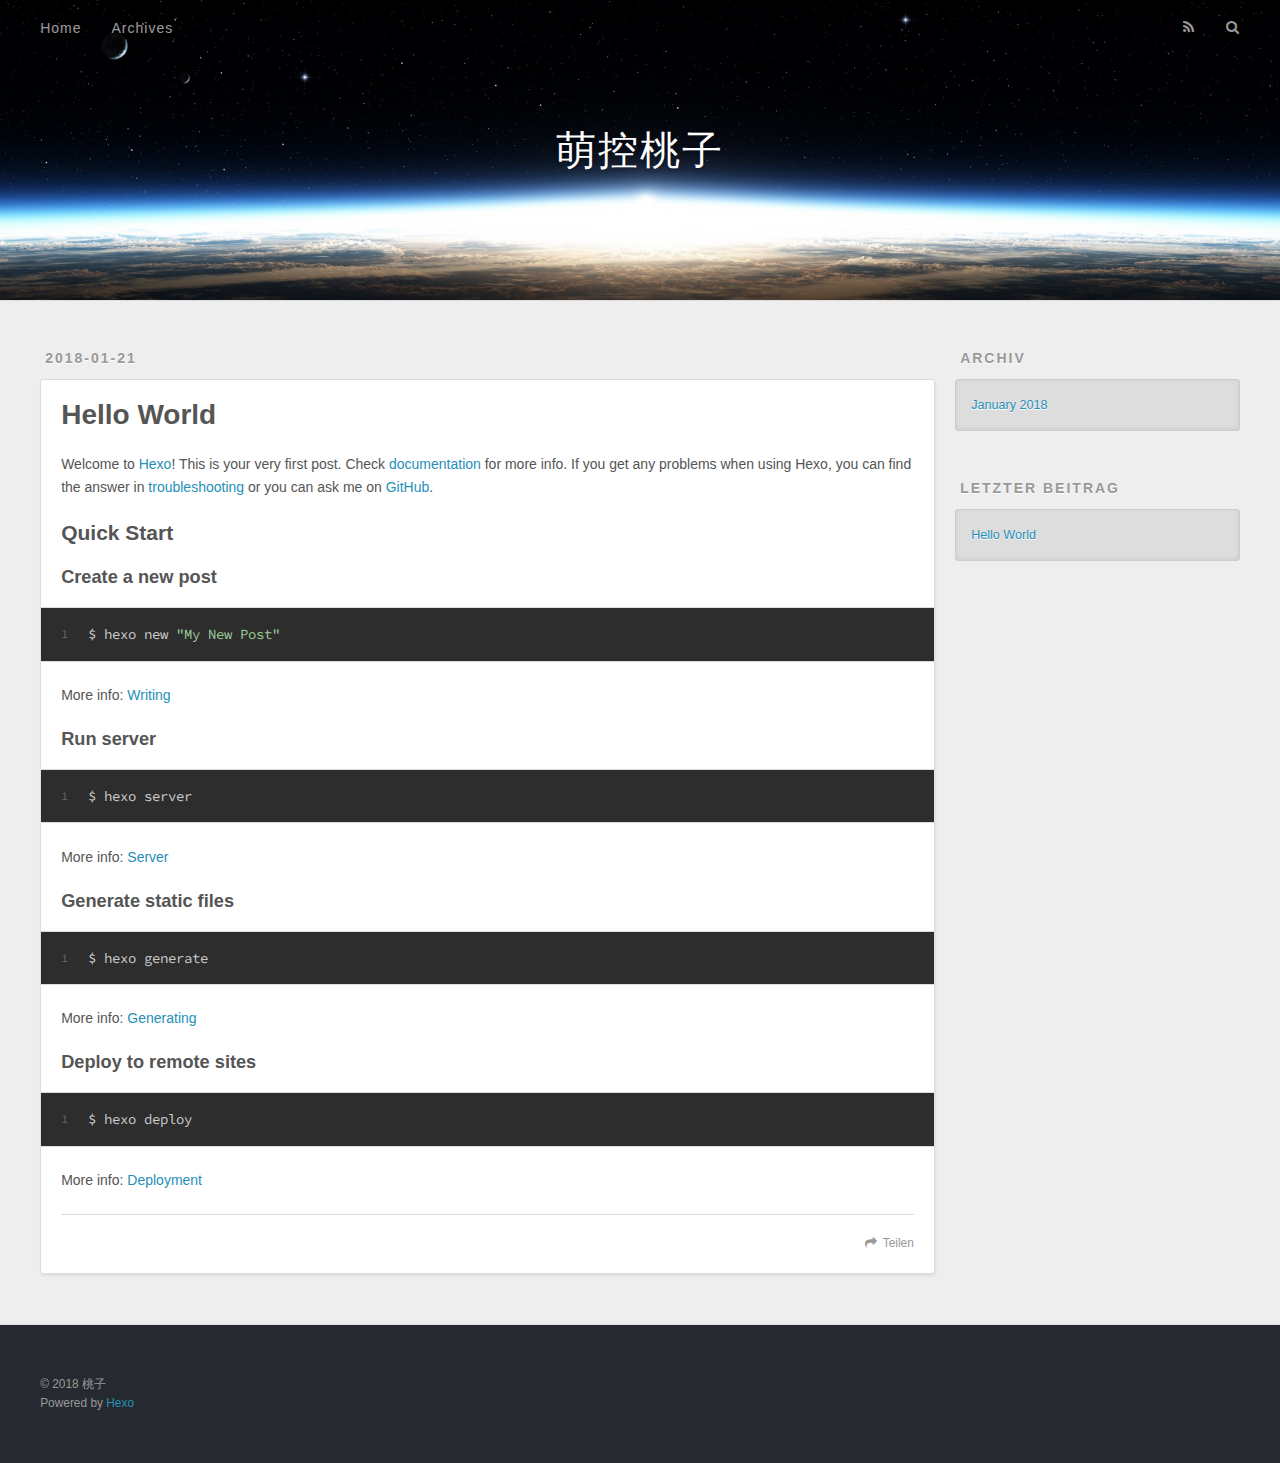
==== commit 35aac589: "Site updated: 2018-01-21 22:38:27" ====
--- a/index.html
+++ b/index.html
@@ -61,42 +61,6 @@
       <div class="outer">
         <section id="main">
   
-    <article id="post-萌控屋-自己的专属空间" class="article article-type-post" itemscope itemprop="blogPost">
-  <div class="article-meta">
-    <a href="/2018/01/21/萌控屋-自己的专属空间/" class="article-date">
-  <time datetime="2018-01-21T10:07:40.000Z" itemprop="datePublished">2018-01-21</time>
-</a>
-    
-  </div>
-  <div class="article-inner">
-    
-    
-      <header class="article-header">
-        
-  
-    <h1 itemprop="name">
-      <a class="article-title" href="/2018/01/21/萌控屋-自己的专属空间/">萌控屋--自己的专属空间</a>
-    </h1>
-  
-
-      </header>
-    
-    <div class="article-entry" itemprop="articleBody">
-      
-        
-      
-    </div>
-    <footer class="article-footer">
-      <a data-url="http://yoursite.com/2018/01/21/萌控屋-自己的专属空间/" data-id="cjcovzsix0002z06iov70r2sg" class="article-share-link">Teilen</a>
-      
-      
-    </footer>
-  </div>
-  
-</article>
-
-
-  
     <article id="post-hello-world" class="article article-type-post" itemscope itemprop="blogPost">
   <div class="article-meta">
     <a href="/2018/01/21/hello-world/" class="article-date">
@@ -132,7 +96,7 @@
       
     </div>
     <footer class="article-footer">
-      <a data-url="http://yoursite.com/2018/01/21/hello-world/" data-id="cjcovzsih0000z06ilb835bzo" class="article-share-link">Teilen</a>
+      <a data-url="http://yoursite.com/2018/01/21/hello-world/" data-id="cjcow1al900016g6ikujyi3s9" class="article-share-link">Teilen</a>
       
       
     </footer>
@@ -171,10 +135,6 @@
     <h3 class="widget-title">letzter Beitrag</h3>
     <div class="widget">
       <ul>
-        
-          <li>
-            <a href="/2018/01/21/萌控屋-自己的专属空间/">萌控屋--自己的专属空间</a>
-          </li>
         
           <li>
             <a href="/2018/01/21/hello-world/">Hello World</a>
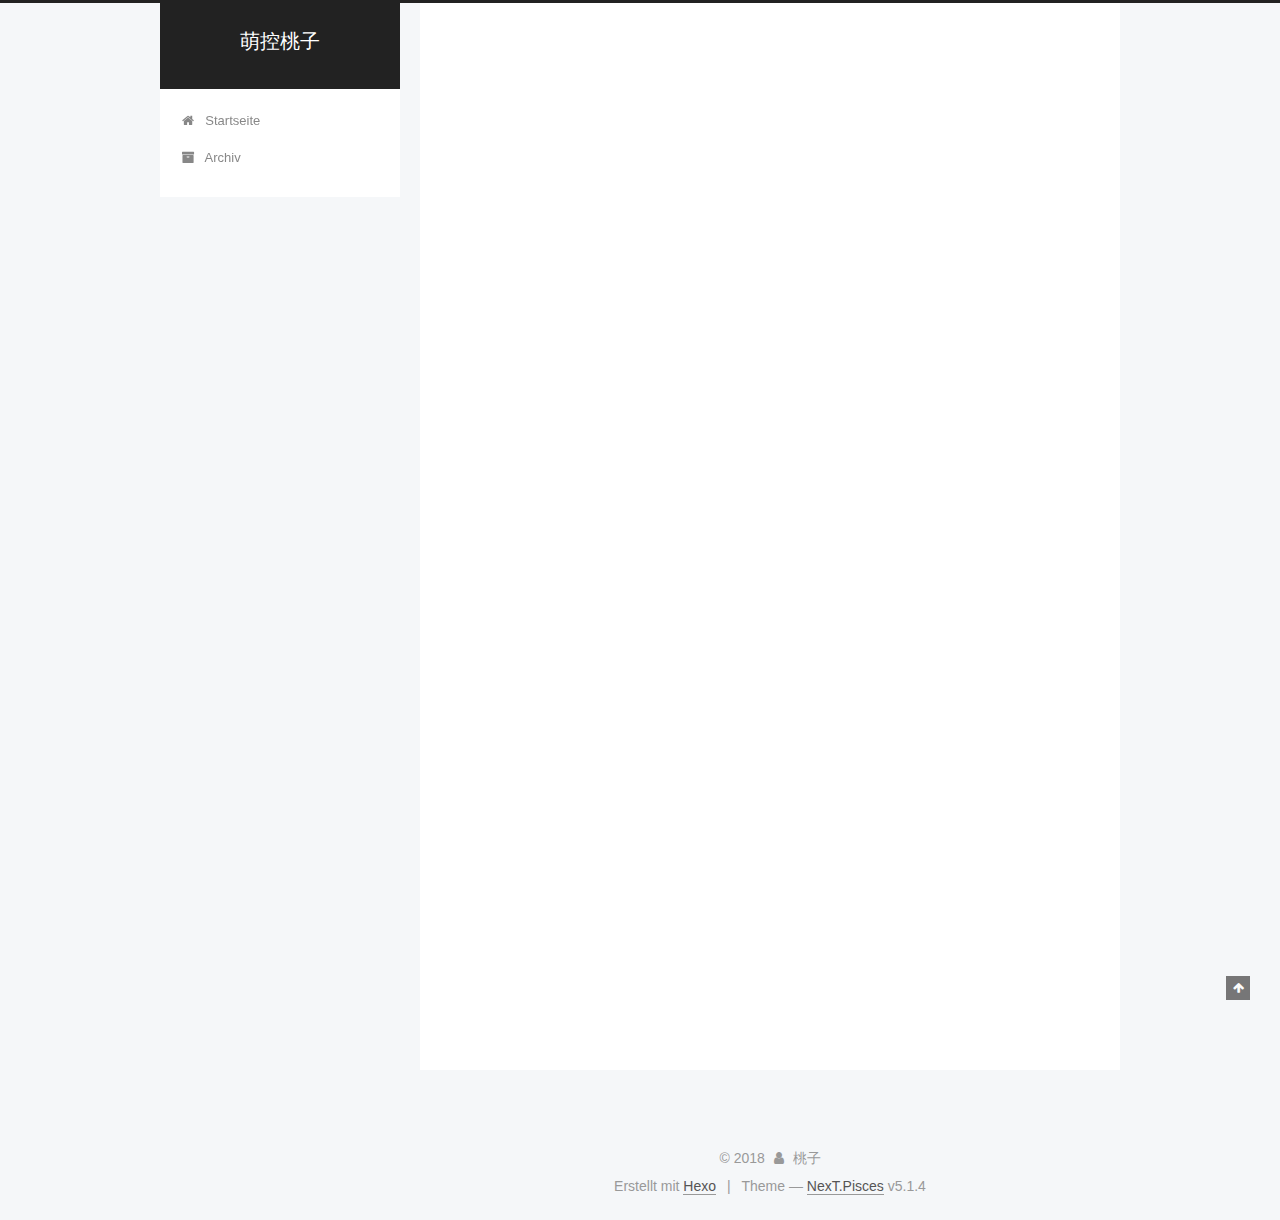
==== commit d86bee38: "Site updated: 2018-01-21 23:13:36" ====
--- a/index.html
+++ b/index.html
@@ -1,89 +1,307 @@
 <!DOCTYPE html>
-<html>
+
+
+
+  
+
+
+<html class="theme-next pisces use-motion" lang="">
 <head>
-  <meta charset="utf-8">
-  
-
-  
-  <title>萌控桃子</title>
-  <meta name="viewport" content="width=device-width, initial-scale=1, maximum-scale=1">
-  <meta property="og:type" content="website">
+  <meta charset="UTF-8"/>
+<meta http-equiv="X-UA-Compatible" content="IE=edge" />
+<meta name="viewport" content="width=device-width, initial-scale=1, maximum-scale=1"/>
+<meta name="theme-color" content="#222">
+
+
+
+
+
+
+
+
+
+<meta http-equiv="Cache-Control" content="no-transform" />
+<meta http-equiv="Cache-Control" content="no-siteapp" />
+
+
+
+
+
+
+
+
+
+
+
+
+
+
+
+
+  
+  
+  <link href="/lib/fancybox/source/jquery.fancybox.css?v=2.1.5" rel="stylesheet" type="text/css" />
+
+
+
+
+
+
+
+<link href="/lib/font-awesome/css/font-awesome.min.css?v=4.6.2" rel="stylesheet" type="text/css" />
+
+<link href="/css/main.css?v=5.1.4" rel="stylesheet" type="text/css" />
+
+
+  <link rel="apple-touch-icon" sizes="180x180" href="/images/apple-touch-icon-next.png?v=5.1.4">
+
+
+  <link rel="icon" type="image/png" sizes="32x32" href="/images/favicon-32x32-next.png?v=5.1.4">
+
+
+  <link rel="icon" type="image/png" sizes="16x16" href="/images/favicon-16x16-next.png?v=5.1.4">
+
+
+  <link rel="mask-icon" href="/images/logo.svg?v=5.1.4" color="#222">
+
+
+
+
+
+  <meta name="keywords" content="Hexo, NexT" />
+
+
+
+
+
+  <link rel="alternate" href="/atom.xml" title="萌控桃子" type="application/atom+xml" />
+
+
+
+
+
+
+<meta property="og:type" content="website">
 <meta property="og:title" content="萌控桃子">
 <meta property="og:url" content="http://yoursite.com/index.html">
 <meta property="og:site_name" content="萌控桃子">
 <meta name="twitter:card" content="summary">
 <meta name="twitter:title" content="萌控桃子">
-  
-    <link rel="alternate" href="/atom.xml" title="萌控桃子" type="application/atom+xml">
-  
-  
-    <link rel="icon" href="/favicon.png">
-  
-  
-    <link href="//fonts.googleapis.com/css?family=Source+Code+Pro" rel="stylesheet" type="text/css">
-  
-  <link rel="stylesheet" href="/css/style.css">
+
+
+
+<script type="text/javascript" id="hexo.configurations">
+  var NexT = window.NexT || {};
+  var CONFIG = {
+    root: '/',
+    scheme: 'Pisces',
+    version: '5.1.4',
+    sidebar: {"position":"left","display":"post","offset":12,"b2t":false,"scrollpercent":false,"onmobile":false},
+    fancybox: true,
+    tabs: true,
+    motion: {"enable":true,"async":false,"transition":{"post_block":"fadeIn","post_header":"slideDownIn","post_body":"slideDownIn","coll_header":"slideLeftIn","sidebar":"slideUpIn"}},
+    duoshuo: {
+      userId: '0',
+      author: 'Author'
+    },
+    algolia: {
+      applicationID: '',
+      apiKey: '',
+      indexName: '',
+      hits: {"per_page":10},
+      labels: {"input_placeholder":"Search for Posts","hits_empty":"We didn't find any results for the search: ${query}","hits_stats":"${hits} results found in ${time} ms"}
+    }
+  };
+</script>
+
+
+
+  <link rel="canonical" href="http://yoursite.com/"/>
+
+
+
+
+
+  <title>萌控桃子</title>
+  
+
+
+
+
+
+
+
+
 </head>
 
-<body>
-  <div id="container">
-    <div id="wrap">
-      <header id="header">
-  <div id="banner"></div>
-  <div id="header-outer" class="outer">
-    <div id="header-title" class="inner">
-      <h1 id="logo-wrap">
-        <a href="/" id="logo">萌控桃子</a>
-      </h1>
-      
+<body itemscope itemtype="http://schema.org/WebPage" lang="">
+
+  
+  
+    
+  
+
+  <div class="container sidebar-position-left 
+  page-home">
+    <div class="headband"></div>
+
+    <header id="header" class="header" itemscope itemtype="http://schema.org/WPHeader">
+      <div class="header-inner"><div class="site-brand-wrapper">
+  <div class="site-meta ">
+    
+
+    <div class="custom-logo-site-title">
+      <a href="/"  class="brand" rel="start">
+        <span class="logo-line-before"><i></i></span>
+        <span class="site-title">萌控桃子</span>
+        <span class="logo-line-after"><i></i></span>
+      </a>
     </div>
-    <div id="header-inner" class="inner">
-      <nav id="main-nav">
-        <a id="main-nav-toggle" class="nav-icon"></a>
-        
-          <a class="main-nav-link" href="/">Home</a>
-        
-          <a class="main-nav-link" href="/archives">Archives</a>
-        
-      </nav>
-      <nav id="sub-nav">
-        
-          <a id="nav-rss-link" class="nav-icon" href="/atom.xml" title="RSS Feed"></a>
-        
-        <a id="nav-search-btn" class="nav-icon" title="Suche"></a>
-      </nav>
-      <div id="search-form-wrap">
-        <form action="//google.com/search" method="get" accept-charset="UTF-8" class="search-form"><input type="search" name="q" class="search-form-input" placeholder="Search"><button type="submit" class="search-form-submit">&#xF002;</button><input type="hidden" name="sitesearch" value="http://yoursite.com"></form>
-      </div>
-    </div>
+      
+        <p class="site-subtitle"></p>
+      
   </div>
-</header>
-      <div class="outer">
-        <section id="main">
-  
-    <article id="post-hello-world" class="article article-type-post" itemscope itemprop="blogPost">
-  <div class="article-meta">
-    <a href="/2018/01/21/hello-world/" class="article-date">
-  <time datetime="2018-01-21T06:34:20.878Z" itemprop="datePublished">2018-01-21</time>
-</a>
-    
+
+  <div class="site-nav-toggle">
+    <button>
+      <span class="btn-bar"></span>
+      <span class="btn-bar"></span>
+      <span class="btn-bar"></span>
+    </button>
   </div>
-  <div class="article-inner">
-    
-    
-      <header class="article-header">
-        
-  
-    <h1 itemprop="name">
-      <a class="article-title" href="/2018/01/21/hello-world/">Hello World</a>
-    </h1>
-  
-
+</div>
+
+<nav class="site-nav">
+  
+
+  
+    <ul id="menu" class="menu">
+      
+        
+        <li class="menu-item menu-item-home">
+          <a href="/" rel="section">
+            
+              <i class="menu-item-icon fa fa-fw fa-home"></i> <br />
+            
+            Startseite
+          </a>
+        </li>
+      
+        
+        <li class="menu-item menu-item-archives">
+          <a href="/archives/" rel="section">
+            
+              <i class="menu-item-icon fa fa-fw fa-archive"></i> <br />
+            
+            Archiv
+          </a>
+        </li>
+      
+
+      
+    </ul>
+  
+
+  
+</nav>
+
+
+
+ </div>
+    </header>
+
+    <main id="main" class="main">
+      <div class="main-inner">
+        <div class="content-wrap">
+          <div id="content" class="content">
+            
+  <section id="posts" class="posts-expand">
+    
+      
+
+  
+
+  
+  
+  
+
+  <article class="post post-type-normal" itemscope itemtype="http://schema.org/Article">
+  
+  
+  
+  <div class="post-block">
+    <link itemprop="mainEntityOfPage" href="http://yoursite.com/2018/01/21/hello-world/">
+
+    <span hidden itemprop="author" itemscope itemtype="http://schema.org/Person">
+      <meta itemprop="name" content="桃子">
+      <meta itemprop="description" content="">
+      <meta itemprop="image" content="/images/avatar.gif">
+    </span>
+
+    <span hidden itemprop="publisher" itemscope itemtype="http://schema.org/Organization">
+      <meta itemprop="name" content="萌控桃子">
+    </span>
+
+    
+      <header class="post-header">
+
+        
+        
+          <h1 class="post-title" itemprop="name headline">
+                
+                <a class="post-title-link" href="/2018/01/21/hello-world/" itemprop="url">Hello World</a></h1>
+        
+
+        <div class="post-meta">
+          <span class="post-time">
+            
+              <span class="post-meta-item-icon">
+                <i class="fa fa-calendar-o"></i>
+              </span>
+              
+                <span class="post-meta-item-text">Veröffentlicht am</span>
+              
+              <time title="Post created" itemprop="dateCreated datePublished" datetime="2018-01-21T14:34:20+08:00">
+                2018-01-21
+              </time>
+            
+
+            
+
+            
+          </span>
+
+          
+
+          
+            
+          
+
+          
+          
+
+          
+
+          
+
+          
+
+        </div>
       </header>
     
-    <div class="article-entry" itemprop="articleBody">
-      
-        <p>Welcome to <a href="https://hexo.io/" target="_blank" rel="noopener">Hexo</a>! This is your very first post. Check <a href="https://hexo.io/docs/" target="_blank" rel="noopener">documentation</a> for more info. If you get any problems when using Hexo, you can find the answer in <a href="https://hexo.io/docs/troubleshooting.html" target="_blank" rel="noopener">troubleshooting</a> or you can ask me on <a href="https://github.com/hexojs/hexo/issues" target="_blank" rel="noopener">GitHub</a>.</p>
+
+    
+    
+    
+    <div class="post-body" itemprop="articleBody">
+
+      
+      
+
+      
+        
+          
+            <p>Welcome to <a href="https://hexo.io/" target="_blank" rel="noopener">Hexo</a>! This is your very first post. Check <a href="https://hexo.io/docs/" target="_blank" rel="noopener">documentation</a> for more info. If you get any problems when using Hexo, you can find the answer in <a href="https://hexo.io/docs/troubleshooting.html" target="_blank" rel="noopener">troubleshooting</a> or you can ask me on <a href="https://github.com/hexojs/hexo/issues" target="_blank" rel="noopener">GitHub</a>.</p>
 <h2 id="Quick-Start"><a href="#Quick-Start" class="headerlink" title="Quick Start"></a>Quick Start</h2><h3 id="Create-a-new-post"><a href="#Create-a-new-post" class="headerlink" title="Create a new post"></a>Create a new post</h3><figure class="highlight bash"><table><tr><td class="gutter"><pre><span class="line">1</span><br></pre></td><td class="code"><pre><span class="line">$ hexo new <span class="string">"My New Post"</span></span><br></pre></td></tr></table></figure>
 <p>More info: <a href="https://hexo.io/docs/writing.html" target="_blank" rel="noopener">Writing</a></p>
 <h3 id="Run-server"><a href="#Run-server" class="headerlink" title="Run server"></a>Run server</h3><figure class="highlight bash"><table><tr><td class="gutter"><pre><span class="line">1</span><br></pre></td><td class="code"><pre><span class="line">$ hexo server</span><br></pre></td></tr></table></figure>
@@ -93,91 +311,321 @@
 <h3 id="Deploy-to-remote-sites"><a href="#Deploy-to-remote-sites" class="headerlink" title="Deploy to remote sites"></a>Deploy to remote sites</h3><figure class="highlight bash"><table><tr><td class="gutter"><pre><span class="line">1</span><br></pre></td><td class="code"><pre><span class="line">$ hexo deploy</span><br></pre></td></tr></table></figure>
 <p>More info: <a href="https://hexo.io/docs/deployment.html" target="_blank" rel="noopener">Deployment</a></p>
 
+          
+        
       
     </div>
-    <footer class="article-footer">
-      <a data-url="http://yoursite.com/2018/01/21/hello-world/" data-id="cjcow1al900016g6ikujyi3s9" class="article-share-link">Teilen</a>
-      
+    
+    
+    
+
+    
+
+    
+
+    
+
+    <footer class="post-footer">
+      
+
+      
+
+      
+
+      
+      
+        <div class="post-eof"></div>
       
     </footer>
   </div>
   
-</article>
-
-
-  
-
-
-</section>
-        
-          <aside id="sidebar">
-  
-    
-
-  
-    
-
-  
-    
-  
-    
-  <div class="widget-wrap">
-    <h3 class="widget-title">Archiv</h3>
-    <div class="widget">
-      <ul class="archive-list"><li class="archive-list-item"><a class="archive-list-link" href="/archives/2018/01/">January 2018</a></li></ul>
+  
+  
+  </article>
+
+
+    
+  </section>
+
+  
+
+
+          </div>
+          
+
+
+          
+
+        </div>
+        
+          
+  
+  <div class="sidebar-toggle">
+    <div class="sidebar-toggle-line-wrap">
+      <span class="sidebar-toggle-line sidebar-toggle-line-first"></span>
+      <span class="sidebar-toggle-line sidebar-toggle-line-middle"></span>
+      <span class="sidebar-toggle-line sidebar-toggle-line-last"></span>
     </div>
   </div>
 
-
-  
-    
-  <div class="widget-wrap">
-    <h3 class="widget-title">letzter Beitrag</h3>
-    <div class="widget">
-      <ul>
-        
-          <li>
-            <a href="/2018/01/21/hello-world/">Hello World</a>
-          </li>
-        
-      </ul>
+  <aside id="sidebar" class="sidebar">
+    
+    <div class="sidebar-inner">
+
+      
+
+      
+
+      <section class="site-overview-wrap sidebar-panel sidebar-panel-active">
+        <div class="site-overview">
+          <div class="site-author motion-element" itemprop="author" itemscope itemtype="http://schema.org/Person">
+            
+              <p class="site-author-name" itemprop="name">桃子</p>
+              <p class="site-description motion-element" itemprop="description"></p>
+          </div>
+
+          <nav class="site-state motion-element">
+
+            
+              <div class="site-state-item site-state-posts">
+              
+                <a href="/archives/">
+              
+                  <span class="site-state-item-count">1</span>
+                  <span class="site-state-item-name">Artikel</span>
+                </a>
+              </div>
+            
+
+            
+
+            
+
+          </nav>
+
+          
+            <div class="feed-link motion-element">
+              <a href="/atom.xml" rel="alternate">
+                <i class="fa fa-rss"></i>
+                RSS
+              </a>
+            </div>
+          
+
+          
+
+          
+          
+
+          
+          
+
+          
+
+        </div>
+      </section>
+
+      
+
+      
+
     </div>
+  </aside>
+
+
+        
+      </div>
+    </main>
+
+    <footer id="footer" class="footer">
+      <div class="footer-inner">
+        <div class="copyright">&copy; <span itemprop="copyrightYear">2018</span>
+  <span class="with-love">
+    <i class="fa fa-user"></i>
+  </span>
+  <span class="author" itemprop="copyrightHolder">桃子</span>
+
+  
+</div>
+
+
+  <div class="powered-by">Erstellt mit  <a class="theme-link" target="_blank" href="https://hexo.io">Hexo</a></div>
+
+
+
+  <span class="post-meta-divider">|</span>
+
+
+
+  <div class="theme-info">Theme &mdash; <a class="theme-link" target="_blank" href="https://github.com/iissnan/hexo-theme-next">NexT.Pisces</a> v5.1.4</div>
+
+
+
+
+        
+
+
+
+
+
+
+
+        
+      </div>
+    </footer>
+
+    
+      <div class="back-to-top">
+        <i class="fa fa-arrow-up"></i>
+        
+      </div>
+    
+
+    
+
   </div>
 
   
-</aside>
-        
-      </div>
-      <footer id="footer">
-  
-  <div class="outer">
-    <div id="footer-info" class="inner">
-      &copy; 2018 桃子<br>
-      Powered by <a href="http://hexo.io/" target="_blank">Hexo</a>
-    </div>
-  </div>
-</footer>
-    </div>
-    <nav id="mobile-nav">
-  
-    <a href="/" class="mobile-nav-link">Home</a>
-  
-    <a href="/archives" class="mobile-nav-link">Archives</a>
-  
-</nav>
-    
-
-<script src="//ajax.googleapis.com/ajax/libs/jquery/2.0.3/jquery.min.js"></script>
-
-
-  <link rel="stylesheet" href="/fancybox/jquery.fancybox.css">
-  <script src="/fancybox/jquery.fancybox.pack.js"></script>
-
-
-<script src="/js/script.js"></script>
-
-
-
-  </div>
+
+<script type="text/javascript">
+  if (Object.prototype.toString.call(window.Promise) !== '[object Function]') {
+    window.Promise = null;
+  }
+</script>
+
+
+
+
+
+
+
+
+
+  
+
+
+
+
+
+
+
+
+
+
+
+
+  
+  
+    <script type="text/javascript" src="/lib/jquery/index.js?v=2.1.3"></script>
+  
+
+  
+  
+    <script type="text/javascript" src="/lib/fastclick/lib/fastclick.min.js?v=1.0.6"></script>
+  
+
+  
+  
+    <script type="text/javascript" src="/lib/jquery_lazyload/jquery.lazyload.js?v=1.9.7"></script>
+  
+
+  
+  
+    <script type="text/javascript" src="/lib/velocity/velocity.min.js?v=1.2.1"></script>
+  
+
+  
+  
+    <script type="text/javascript" src="/lib/velocity/velocity.ui.min.js?v=1.2.1"></script>
+  
+
+  
+  
+    <script type="text/javascript" src="/lib/fancybox/source/jquery.fancybox.pack.js?v=2.1.5"></script>
+  
+
+
+  
+
+
+  <script type="text/javascript" src="/js/src/utils.js?v=5.1.4"></script>
+
+  <script type="text/javascript" src="/js/src/motion.js?v=5.1.4"></script>
+
+
+
+  
+  
+
+
+  <script type="text/javascript" src="/js/src/affix.js?v=5.1.4"></script>
+
+  <script type="text/javascript" src="/js/src/schemes/pisces.js?v=5.1.4"></script>
+
+
+
+  
+
+  
+
+
+  <script type="text/javascript" src="/js/src/bootstrap.js?v=5.1.4"></script>
+
+
+
+  
+
+
+  
+
+
+
+
+	
+
+
+
+
+
+  
+
+
+
+
+
+  
+
+
+
+
+
+
+
+
+
+
+
+
+  
+
+
+
+
+
+  
+
+  
+
+  
+
+  
+  
+
+  
+
+  
+
+  
+
 </body>
-</html>+</html>
--- a/css/main.css
+++ b/css/main.css
@@ -0,0 +1,2993 @@
+/* normalize.css v3.0.2 | MIT License | git.io/normalize */
+html {
+  font-family: sans-serif; /* 1 */
+  -ms-text-size-adjust: 100%; /* 2 */
+  -webkit-text-size-adjust: 100%; /* 2 */
+}
+body {
+  margin: 0;
+}
+article,
+aside,
+details,
+figcaption,
+figure,
+footer,
+header,
+hgroup,
+main,
+menu,
+nav,
+section,
+summary {
+  display: block;
+}
+audio,
+canvas,
+progress,
+video {
+  display: inline-block; /* 1 */
+  vertical-align: baseline; /* 2 */
+}
+audio:not([controls]) {
+  display: none;
+  height: 0;
+}
+[hidden],
+template {
+  display: none;
+}
+a {
+  background-color: transparent;
+}
+a:active,
+a:hover {
+  outline: 0;
+}
+abbr[title] {
+  border-bottom: 1px dotted;
+}
+b,
+strong {
+  font-weight: bold;
+}
+dfn {
+  font-style: italic;
+}
+h1 {
+  font-size: 2em;
+  margin: 0.67em 0;
+}
+mark {
+  background: #ff0;
+  color: #000;
+}
+small {
+  font-size: 80%;
+}
+sub,
+sup {
+  font-size: 75%;
+  line-height: 0;
+  position: relative;
+  vertical-align: baseline;
+}
+sup {
+  top: -0.5em;
+}
+sub {
+  bottom: -0.25em;
+}
+img {
+  border: 0;
+}
+svg:not(:root) {
+  overflow: hidden;
+}
+figure {
+  margin: 1em 40px;
+}
+hr {
+  -moz-box-sizing: content-box;
+  box-sizing: content-box;
+  height: 0;
+}
+pre {
+  overflow: auto;
+}
+code,
+kbd,
+pre,
+samp {
+  font-family: monospace, monospace;
+  font-size: 1em;
+}
+button,
+input,
+optgroup,
+select,
+textarea {
+  color: inherit; /* 1 */
+  font: inherit; /* 2 */
+  margin: 0; /* 3 */
+}
+button {
+  overflow: visible;
+}
+button,
+select {
+  text-transform: none;
+}
+button,
+html input[type="button"],
+input[type="reset"],
+input[type="submit"] {
+  -webkit-appearance: button; /* 2 */
+  cursor: pointer; /* 3 */
+}
+button[disabled],
+html input[disabled] {
+  cursor: default;
+}
+button::-moz-focus-inner,
+input::-moz-focus-inner {
+  border: 0;
+  padding: 0;
+}
+input {
+  line-height: normal;
+}
+input[type="checkbox"],
+input[type="radio"] {
+  box-sizing: border-box; /* 1 */
+  padding: 0; /* 2 */
+}
+input[type="number"]::-webkit-inner-spin-button,
+input[type="number"]::-webkit-outer-spin-button {
+  height: auto;
+}
+input[type="search"] {
+  -webkit-appearance: textfield; /* 1 */
+  -moz-box-sizing: content-box;
+  -webkit-box-sizing: content-box; /* 2 */
+  box-sizing: content-box;
+}
+input[type="search"]::-webkit-search-cancel-button,
+input[type="search"]::-webkit-search-decoration {
+  -webkit-appearance: none;
+}
+fieldset {
+  border: 1px solid #c0c0c0;
+  margin: 0 2px;
+  padding: 0.35em 0.625em 0.75em;
+}
+legend {
+  border: 0; /* 1 */
+  padding: 0; /* 2 */
+}
+textarea {
+  overflow: auto;
+}
+optgroup {
+  font-weight: bold;
+}
+table {
+  border-collapse: collapse;
+  border-spacing: 0;
+}
+td,
+th {
+  padding: 0;
+}
+::selection {
+  background: #262a30;
+  color: #fff;
+}
+body {
+  position: relative;
+  font-family: 'Lato', "PingFang SC", "Microsoft YaHei", sans-serif;
+  font-size: 14px;
+  line-height: 2;
+  color: #555;
+  background: #f5f7f9;
+}
+@media (max-width: 767px) {
+  body {
+    padding-right: 0 !important;
+  }
+}
+@media (min-width: 768px) and (max-width: 991px) {
+  body {
+    padding-right: 0 !important;
+  }
+}
+@media (min-width: 1600px) {
+  body {
+    font-size: 16px;
+  }
+}
+h1,
+h2,
+h3,
+h4,
+h5,
+h6 {
+  margin: 0;
+  padding: 0;
+  font-weight: bold;
+  line-height: 1.5;
+  font-family: 'Lato', "PingFang SC", "Microsoft YaHei", sans-serif;
+}
+h2,
+h3,
+h4,
+h5,
+h6 {
+  margin: 20px 0 15px;
+}
+h1 {
+  font-size: 22px;
+}
+@media (max-width: 767px) {
+  h1 {
+    font-size: 18px;
+  }
+}
+h2 {
+  font-size: 20px;
+}
+@media (max-width: 767px) {
+  h2 {
+    font-size: 16px;
+  }
+}
+h3 {
+  font-size: 18px;
+}
+@media (max-width: 767px) {
+  h3 {
+    font-size: 14px;
+  }
+}
+h4 {
+  font-size: 16px;
+}
+@media (max-width: 767px) {
+  h4 {
+    font-size: 12px;
+  }
+}
+h5 {
+  font-size: 14px;
+}
+@media (max-width: 767px) {
+  h5 {
+    font-size: 10px;
+  }
+}
+h6 {
+  font-size: 12px;
+}
+@media (max-width: 767px) {
+  h6 {
+    font-size: 8px;
+  }
+}
+p {
+  margin: 0 0 20px 0;
+}
+a {
+  color: #555;
+  text-decoration: none;
+  outline: none;
+  border-bottom: 1px solid #999;
+  word-wrap: break-word;
+}
+a:hover {
+  color: #222;
+  border-bottom-color: #222;
+}
+blockquote {
+  margin: 0;
+  padding: 0;
+}
+img {
+  display: block;
+  margin: auto;
+  max-width: 100%;
+  height: auto;
+}
+hr {
+  margin: 40px 0;
+  height: 3px;
+  border: none;
+  background-color: #ddd;
+  background-image: repeating-linear-gradient(-45deg, #fff, #fff 4px, transparent 4px, transparent 8px);
+}
+blockquote {
+  padding: 0 15px;
+  color: #666;
+  border-left: 4px solid #ddd;
+}
+blockquote cite::before {
+  content: "-";
+  padding: 0 5px;
+}
+dt {
+  font-weight: 700;
+}
+dd {
+  margin: 0;
+  padding: 0;
+}
+kbd {
+  border: 1px solid #ccc;
+  border-radius: 0.2em;
+  box-shadow: 0.1em 0.1em 0.2em rgba(0,0,0,0.1);
+  background-color: #f9f9f9;
+  font-family: inherit;
+  background-image: -webkit-linear-gradient(top, #eee, #fff, #eee);
+  padding: 0.1em 0.3em;
+  white-space: nowrap;
+}
+.text-left {
+  text-align: left;
+}
+.text-center {
+  text-align: center;
+}
+.text-right {
+  text-align: right;
+}
+.text-justify {
+  text-align: justify;
+}
+.text-nowrap {
+  white-space: nowrap;
+}
+.text-lowercase {
+  text-transform: lowercase;
+}
+.text-uppercase {
+  text-transform: uppercase;
+}
+.text-capitalize {
+  text-transform: capitalize;
+}
+.center-block {
+  display: block;
+  margin-left: auto;
+  margin-right: auto;
+}
+.clearfix:before,
+.clearfix:after {
+  content: " ";
+  display: table;
+}
+.clearfix:after {
+  clear: both;
+}
+.pullquote {
+  width: 45%;
+}
+.pullquote.left {
+  float: left;
+  margin-left: 5px;
+  margin-right: 10px;
+}
+.pullquote.right {
+  float: right;
+  margin-left: 10px;
+  margin-right: 5px;
+}
+.affix.affix.affix {
+  position: fixed;
+}
+.translation {
+  margin-top: -20px;
+  font-size: 14px;
+  color: #999;
+}
+.scrollbar-measure {
+  width: 100px;
+  height: 100px;
+  overflow: scroll;
+  position: absolute;
+  top: -9999px;
+}
+.use-motion .motion-element {
+  opacity: 0;
+}
+table {
+  margin: 20px 0;
+  width: 100%;
+  border-collapse: collapse;
+  border-spacing: 0;
+  border: 1px solid #ddd;
+  font-size: 14px;
+  table-layout: fixed;
+  word-wrap: break-all;
+}
+table>tbody>tr:nth-of-type(odd) {
+  background-color: #f9f9f9;
+}
+table>tbody>tr:hover {
+  background-color: #f5f5f5;
+}
+caption,
+th,
+td {
+  padding: 8px;
+  text-align: left;
+  vertical-align: middle;
+  font-weight: normal;
+}
+th,
+td {
+  border-bottom: 3px solid #ddd;
+  border-right: 1px solid #eee;
+}
+th {
+  padding-bottom: 10px;
+  font-weight: 700;
+}
+td {
+  border-bottom-width: 1px;
+}
+html,
+body {
+  height: 100%;
+}
+.container {
+  position: relative;
+  min-height: 100%;
+}
+.header-inner {
+  margin: 0 auto;
+  padding: 100px 0 70px;
+  width: 700px;
+}
+@media (min-width: 1600px) {
+  .container .header-inner {
+    width: 900px;
+  }
+}
+.main {
+  padding-bottom: 150px;
+}
+.main-inner {
+  margin: 0 auto;
+  width: 700px;
+}
+@media (min-width: 1600px) {
+  .container .main-inner {
+    width: 900px;
+  }
+}
+.footer {
+  position: absolute;
+  left: 0;
+  bottom: 0;
+  width: 100%;
+  min-height: 50px;
+}
+.footer-inner {
+  box-sizing: border-box;
+  margin: 20px auto;
+  width: 700px;
+}
+@media (min-width: 1600px) {
+  .container .footer-inner {
+    width: 900px;
+  }
+}
+pre,
+.highlight {
+  overflow: auto;
+  margin: 20px 0;
+  padding: 0;
+  font-size: 13px;
+  color: #4d4d4c;
+  background: #f7f7f7;
+  line-height: 1.6;
+}
+pre,
+code {
+  font-family: consolas, Menlo, "PingFang SC", "Microsoft YaHei", monospace;
+}
+code {
+  padding: 2px 4px;
+  word-wrap: break-word;
+  color: #555;
+  background: #eee;
+  border-radius: 3px;
+  font-size: 13px;
+}
+pre {
+  padding: 10px;
+}
+pre code {
+  padding: 0;
+  color: #4d4d4c;
+  background: none;
+  text-shadow: none;
+}
+.highlight {
+  border-radius: 1px;
+}
+.highlight pre {
+  border: none;
+  margin: 0;
+  padding: 10px 0;
+}
+.highlight table {
+  margin: 0;
+  width: auto;
+  border: none;
+}
+.highlight td {
+  border: none;
+  padding: 0;
+}
+.highlight figcaption {
+  font-size: 1em;
+  color: #4d4d4c;
+  line-height: 1em;
+  margin-bottom: 1em;
+}
+.highlight figcaption:before,
+.highlight figcaption:after {
+  content: " ";
+  display: table;
+}
+.highlight figcaption:after {
+  clear: both;
+}
+.highlight figcaption a {
+  float: right;
+  color: #4d4d4c;
+}
+.highlight figcaption a:hover {
+  border-bottom-color: #4d4d4c;
+}
+.highlight .gutter pre {
+  padding-left: 10px;
+  padding-right: 10px;
+  color: #869194;
+  text-align: right;
+  background-color: #eff2f3;
+}
+.highlight .code pre {
+  width: 100%;
+  padding-left: 10px;
+  padding-right: 10px;
+  background-color: #f7f7f7;
+}
+.highlight .line {
+  height: 20px;
+}
+.gutter {
+  -webkit-user-select: none;
+  -moz-user-select: none;
+  -ms-user-select: none;
+  user-select: none;
+}
+.gist table {
+  width: auto;
+}
+.gist table td {
+  border: none;
+}
+pre .deletion {
+  background: #fdd;
+}
+pre .addition {
+  background: #dfd;
+}
+pre .meta {
+  color: #8959a8;
+}
+pre .comment {
+  color: #8e908c;
+}
+pre .variable,
+pre .attribute,
+pre .tag,
+pre .regexp,
+pre .ruby .constant,
+pre .xml .tag .title,
+pre .xml .pi,
+pre .xml .doctype,
+pre .html .doctype,
+pre .css .id,
+pre .css .class,
+pre .css .pseudo {
+  color: #c82829;
+}
+pre .number,
+pre .preprocessor,
+pre .built_in,
+pre .literal,
+pre .params,
+pre .constant,
+pre .command {
+  color: #f5871f;
+}
+pre .ruby .class .title,
+pre .css .rules .attribute,
+pre .string,
+pre .value,
+pre .inheritance,
+pre .header,
+pre .ruby .symbol,
+pre .xml .cdata,
+pre .special,
+pre .number,
+pre .formula {
+  color: #718c00;
+}
+pre .title,
+pre .css .hexcolor {
+  color: #3e999f;
+}
+pre .function,
+pre .python .decorator,
+pre .python .title,
+pre .ruby .function .title,
+pre .ruby .title .keyword,
+pre .perl .sub,
+pre .javascript .title,
+pre .coffeescript .title {
+  color: #4271ae;
+}
+pre .keyword,
+pre .javascript .function {
+  color: #8959a8;
+}
+.full-image.full-image.full-image.full-image {
+  border: none;
+  max-width: 100%;
+  width: auto;
+  margin: 20px auto 25px;
+}
+@media (min-width: 992px) {
+  .full-image.full-image.full-image.full-image {
+    max-width: none;
+    width: 118%;
+    margin: 0 -9%;
+  }
+}
+.blockquote-center,
+.page-home .post-type-quote blockquote,
+.page-post-detail .post-type-quote blockquote {
+  position: relative;
+  margin: 40px 0;
+  padding: 0;
+  border-left: none;
+  text-align: center;
+}
+.blockquote-center::before,
+.page-home .post-type-quote blockquote::before,
+.page-post-detail .post-type-quote blockquote::before,
+.blockquote-center::after,
+.page-home .post-type-quote blockquote::after,
+.page-post-detail .post-type-quote blockquote::after {
+  position: absolute;
+  content: ' ';
+  display: block;
+  width: 100%;
+  height: 24px;
+  opacity: 0.2;
+  background-repeat: no-repeat;
+  background-position: 0 -6px;
+  background-size: 22px 22px;
+}
+.blockquote-center::before,
+.page-home .post-type-quote blockquote::before,
+.page-post-detail .post-type-quote blockquote::before {
+  top: -20px;
+  background-image: url("../images/quote-l.svg");
+  border-top: 1px solid #ccc;
+}
+.blockquote-center::after,
+.page-home .post-type-quote blockquote::after,
+.page-post-detail .post-type-quote blockquote::after {
+  bottom: -20px;
+  background-image: url("../images/quote-r.svg");
+  border-bottom: 1px solid #ccc;
+  background-position: 100% 8px;
+}
+.blockquote-center p,
+.page-home .post-type-quote blockquote p,
+.page-post-detail .post-type-quote blockquote p,
+.blockquote-center div,
+.page-home .post-type-quote blockquote div,
+.page-post-detail .post-type-quote blockquote div {
+  text-align: center;
+}
+.post .post-body .group-picture img {
+  box-sizing: border-box;
+  padding: 0 3px;
+  border: none;
+}
+.post .group-picture-row {
+  overflow: hidden;
+  margin-top: 6px;
+}
+.post .group-picture-row:first-child {
+  margin-top: 0;
+}
+.post .group-picture-column {
+  float: left;
+}
+.page-post-detail .post-body .group-picture-column {
+  float: none;
+  margin-top: 10px;
+  width: auto !important;
+}
+.page-post-detail .post-body .group-picture-column img {
+  margin: 0 auto;
+}
+.page-archive .group-picture-container {
+  overflow: hidden;
+}
+.page-archive .group-picture-row {
+  float: left;
+}
+.page-archive .group-picture-row:first-child {
+  margin-top: 6px;
+}
+.page-archive .group-picture-column {
+  max-width: 150px;
+  max-height: 150px;
+}
+.post-body .note {
+  position: relative;
+  padding: 15px;
+  margin-bottom: 20px;
+  border: 1px solid #eee;
+  border-left-width: 5px;
+  border-radius: 3px;
+}
+.post-body .note h2,
+.post-body .note h3,
+.post-body .note h4,
+.post-body .note h5,
+.post-body .note h6 {
+  margin-top: 0;
+  margin-bottom: 0;
+  border-bottom: initial;
+  padding-top: 0 !important;
+}
+.post-body .note p:first-child,
+.post-body .note ul:first-child,
+.post-body .note ol:first-child,
+.post-body .note table:first-child,
+.post-body .note pre:first-child,
+.post-body .note blockquote:first-child {
+  margin-top: 0;
+}
+.post-body .note p:last-child,
+.post-body .note ul:last-child,
+.post-body .note ol:last-child,
+.post-body .note table:last-child,
+.post-body .note pre:last-child,
+.post-body .note blockquote:last-child {
+  margin-bottom: 0;
+}
+.post-body .note.default {
+  border-left-color: #777;
+}
+.post-body .note.default h2,
+.post-body .note.default h3,
+.post-body .note.default h4,
+.post-body .note.default h5,
+.post-body .note.default h6 {
+  color: #777;
+}
+.post-body .note.primary {
+  border-left-color: #6f42c1;
+}
+.post-body .note.primary h2,
+.post-body .note.primary h3,
+.post-body .note.primary h4,
+.post-body .note.primary h5,
+.post-body .note.primary h6 {
+  color: #6f42c1;
+}
+.post-body .note.info {
+  border-left-color: #428bca;
+}
+.post-body .note.info h2,
+.post-body .note.info h3,
+.post-body .note.info h4,
+.post-body .note.info h5,
+.post-body .note.info h6 {
+  color: #428bca;
+}
+.post-body .note.success {
+  border-left-color: #5cb85c;
+}
+.post-body .note.success h2,
+.post-body .note.success h3,
+.post-body .note.success h4,
+.post-body .note.success h5,
+.post-body .note.success h6 {
+  color: #5cb85c;
+}
+.post-body .note.warning {
+  border-left-color: #f0ad4e;
+}
+.post-body .note.warning h2,
+.post-body .note.warning h3,
+.post-body .note.warning h4,
+.post-body .note.warning h5,
+.post-body .note.warning h6 {
+  color: #f0ad4e;
+}
+.post-body .note.danger {
+  border-left-color: #d9534f;
+}
+.post-body .note.danger h2,
+.post-body .note.danger h3,
+.post-body .note.danger h4,
+.post-body .note.danger h5,
+.post-body .note.danger h6 {
+  color: #d9534f;
+}
+.post-body .label {
+  display: inline;
+  padding: 0 2px;
+  white-space: nowrap;
+}
+.post-body .label.default {
+  background-color: #f0f0f0;
+}
+.post-body .label.primary {
+  background-color: #efe6f7;
+}
+.post-body .label.info {
+  background-color: #e5f2f8;
+}
+.post-body .label.success {
+  background-color: #e7f4e9;
+}
+.post-body .label.warning {
+  background-color: #fcf6e1;
+}
+.post-body .label.danger {
+  background-color: #fae8eb;
+}
+.post-body .tabs {
+  position: relative;
+  display: block;
+  margin-bottom: 20px;
+  padding-top: 10px;
+}
+.post-body .tabs ul.nav-tabs {
+  margin: 0;
+  padding: 0;
+  display: flex;
+  margin-bottom: -1px;
+}
+@media (max-width: 413px) {
+  .post-body .tabs ul.nav-tabs {
+    display: block;
+    margin-bottom: 5px;
+  }
+}
+.post-body .tabs ul.nav-tabs li.tab {
+  list-style-type: none !important;
+  margin: 0 0.25em 0 0;
+  border-top: 3px solid transparent;
+  border-left: 1px solid transparent;
+  border-right: 1px solid transparent;
+}
+@media (max-width: 413px) {
+  .post-body .tabs ul.nav-tabs li.tab {
+    margin: initial;
+    border-top: 1px solid transparent;
+    border-left: 3px solid transparent;
+    border-right: 1px solid transparent;
+    border-bottom: 1px solid transparent;
+  }
+}
+.post-body .tabs ul.nav-tabs li.tab a {
+  outline: 0;
+  border-bottom: initial;
+  display: block;
+  line-height: 1.8em;
+  padding: 0.25em 0.75em;
+  transition-duration: 0.2s;
+  transition-timing-function: ease-out;
+  transition-delay: 0s;
+}
+.post-body .tabs ul.nav-tabs li.tab a i {
+  width: 1.285714285714286em;
+}
+.post-body .tabs ul.nav-tabs li.tab.active {
+  border-top: 3px solid #fc6423;
+  border-left: 1px solid #ddd;
+  border-right: 1px solid #ddd;
+  background-color: #fff;
+}
+@media (max-width: 413px) {
+  .post-body .tabs ul.nav-tabs li.tab.active {
+    border-top: 1px solid #ddd;
+    border-left: 3px solid #fc6423;
+    border-right: 1px solid #ddd;
+    border-bottom: 1px solid #ddd;
+  }
+}
+.post-body .tabs ul.nav-tabs li.tab.active a {
+  cursor: default;
+  color: #555;
+}
+.post-body .tabs .tab-content {
+  background-color: #fff;
+}
+.post-body .tabs .tab-content .tab-pane {
+  border: 1px solid #ddd;
+  padding: 20px 20px 0 20px;
+}
+.post-body .tabs .tab-content .tab-pane:not(.active) {
+  display: none !important;
+}
+.post-body .tabs .tab-content .tab-pane.active {
+  display: block !important;
+}
+.btn {
+  display: inline-block;
+  padding: 0 20px;
+  font-size: 14px;
+  color: #555;
+  background: #fff;
+  border: 2px solid #555;
+  text-decoration: none;
+  border-radius: 2px;
+  transition-property: background-color;
+  transition-duration: 0.2s;
+  transition-timing-function: ease-in-out;
+  transition-delay: 0s;
+  line-height: 2;
+}
+.btn:hover {
+  border-color: #222;
+  color: #fff;
+  background: #222;
+}
+.btn +.btn {
+  margin: 0 0 8px 8px;
+}
+.btn .fa-fw {
+  width: 1.285714285714286em;
+  text-align: left;
+}
+.btn-bar {
+  display: block;
+  width: 22px;
+  height: 2px;
+  background: #555;
+  border-radius: 1px;
+}
+.btn-bar+.btn-bar {
+  margin-top: 4px;
+}
+.pagination {
+  margin: 120px 0 40px;
+  text-align: center;
+  border-top: 1px solid #eee;
+}
+.page-number-basic,
+.pagination .prev,
+.pagination .next,
+.pagination .page-number,
+.pagination .space {
+  display: inline-block;
+  position: relative;
+  top: -1px;
+  margin: 0 10px;
+  padding: 0 11px;
+}
+@media (max-width: 767px) {
+  .page-number-basic,
+  .pagination .prev,
+  .pagination .next,
+  .pagination .page-number,
+  .pagination .space {
+    margin: 0 5px;
+  }
+}
+.pagination .prev,
+.pagination .next,
+.pagination .page-number {
+  border-bottom: 0;
+  border-top: 1px solid #eee;
+  transition-property: border-color;
+  transition-duration: 0.2s;
+  transition-timing-function: ease-in-out;
+  transition-delay: 0s;
+}
+.pagination .prev:hover,
+.pagination .next:hover,
+.pagination .page-number:hover {
+  border-top-color: #222;
+}
+.pagination .space {
+  padding: 0;
+  margin: 0;
+}
+.pagination .prev {
+  margin-left: 0;
+}
+.pagination .next {
+  margin-right: 0;
+}
+.pagination .page-number.current {
+  color: #fff;
+  background: #ccc;
+  border-top-color: #ccc;
+}
+@media (max-width: 767px) {
+  .pagination {
+    border-top: none;
+  }
+  .pagination .prev,
+  .pagination .next,
+  .pagination .page-number {
+    margin-bottom: 10px;
+    border-top: 0;
+    border-bottom: 1px solid #eee;
+    padding: 0 10px;
+  }
+  .pagination .prev:hover,
+  .pagination .next:hover,
+  .pagination .page-number:hover {
+    border-bottom-color: #222;
+  }
+}
+.comments {
+  margin: 60px 20px 0;
+}
+.tag-cloud {
+  text-align: center;
+}
+.tag-cloud a {
+  display: inline-block;
+  margin: 10px;
+}
+.back-to-top {
+  box-sizing: border-box;
+  position: fixed;
+  bottom: -100px;
+  right: 30px;
+  z-index: 1050;
+  padding: 0 6px;
+  width: 24px;
+  background: #222;
+  font-size: 12px;
+  opacity: 0.6;
+  color: #fff;
+  cursor: pointer;
+  text-align: center;
+  -webkit-transform: translateZ(0);
+  transition-property: bottom;
+  transition-duration: 0.2s;
+  transition-timing-function: ease-in-out;
+  transition-delay: 0s;
+}
+@media (min-width: 768px) and (max-width: 991px) {
+  .back-to-top {
+    display: none !important;
+  }
+}
+@media (max-width: 767px) {
+  .back-to-top {
+    display: none !important;
+  }
+}
+.back-to-top.back-to-top-on {
+  bottom: 30px;
+}
+.header {
+  background: transparent;
+}
+.header-inner {
+  position: relative;
+}
+.headband {
+  height: 3px;
+  background: #222;
+}
+.site-meta {
+  margin: 0;
+  text-align: center;
+}
+@media (max-width: 767px) {
+  .site-meta {
+    text-align: center;
+  }
+}
+.brand {
+  position: relative;
+  display: inline-block;
+  padding: 0 40px;
+  color: #fff;
+  background: #222;
+  border-bottom: none;
+}
+.brand:hover {
+  color: #fff;
+}
+.logo {
+  display: inline-block;
+  margin-right: 5px;
+  line-height: 36px;
+  vertical-align: top;
+}
+.site-title {
+  display: inline-block;
+  vertical-align: top;
+  line-height: 36px;
+  font-size: 20px;
+  font-weight: normal;
+  font-family: 'Lato', "PingFang SC", "Microsoft YaHei", sans-serif;
+}
+.site-subtitle {
+  margin-top: 10px;
+  font-size: 13px;
+  color: #ddd;
+}
+.use-motion .brand {
+  opacity: 0;
+}
+.use-motion .logo,
+.use-motion .site-title,
+.use-motion .site-subtitle {
+  opacity: 0;
+  position: relative;
+  top: -10px;
+}
+.site-nav-toggle {
+  display: none;
+  position: absolute;
+  top: 10px;
+  left: 10px;
+}
+@media (max-width: 767px) {
+  .site-nav-toggle {
+    display: block;
+  }
+}
+.site-nav-toggle button {
+  margin-top: 2px;
+  padding: 9px 10px;
+  background: transparent;
+  border: none;
+}
+@media (max-width: 767px) {
+  .site-nav {
+    display: none;
+    margin: 0 -10px;
+    padding: 0 10px;
+    clear: both;
+    border-top: 1px solid #ddd;
+  }
+}
+@media (min-width: 768px) and (max-width: 991px) {
+  .site-nav {
+    display: block !important;
+  }
+}
+@media (min-width: 992px) {
+  .site-nav {
+    display: block !important;
+  }
+}
+.menu {
+  margin-top: 20px;
+  padding-left: 0;
+  text-align: center;
+}
+.menu .menu-item {
+  display: inline-block;
+  margin: 0 10px;
+  list-style: none;
+}
+@media screen and (max-width: 767px) {
+  .menu .menu-item {
+    margin-top: 10px;
+  }
+}
+.menu .menu-item a {
+  display: block;
+  font-size: 13px;
+  line-height: inherit;
+  border-bottom: 1px solid transparent;
+  transition-property: border-color;
+  transition-duration: 0.2s;
+  transition-timing-function: ease-in-out;
+  transition-delay: 0s;
+}
+.menu .menu-item a:hover,
+.menu-item-active a {
+  border-bottom-color: #222;
+}
+.menu .menu-item .fa {
+  margin-right: 5px;
+}
+.use-motion .menu-item {
+  opacity: 0;
+}
+.post-body {
+  font-family: 'Lato', "PingFang SC", "Microsoft YaHei", sans-serif;
+}
+@media (max-width: 767px) {
+  .post-body {
+    word-break: break-word;
+  }
+}
+.post-body .fancybox img {
+  display: block !important;
+  margin: 0 auto;
+  cursor: pointer;
+  cursor: zoom-in;
+  cursor: -webkit-zoom-in;
+}
+.post-body .image-caption,
+.post-body .figure .caption {
+  margin: -20px auto 15px;
+  text-align: center;
+  font-size: 14px;
+  color: #999;
+  font-weight: bold;
+  line-height: 1;
+}
+.post-sticky-flag {
+  display: inline-block;
+  font-size: 16px;
+  -ms-transform: rotate(30deg);
+  -webkit-transform: rotate(30deg);
+  -moz-transform: rotate(30deg);
+  -ms-transform: rotate(30deg);
+  -o-transform: rotate(30deg);
+  transform: rotate(30deg);
+}
+.use-motion .post-block,
+.use-motion .pagination,
+.use-motion .comments {
+  opacity: 0;
+}
+.use-motion .post-header {
+  opacity: 0;
+}
+.use-motion .post-body {
+  opacity: 0;
+}
+.use-motion .collection-title {
+  opacity: 0;
+}
+.posts-expand {
+  padding-top: 40px;
+}
+@media (max-width: 767px) {
+  .posts-expand {
+    margin: 0 20px;
+  }
+  .post-body pre .gutter pre {
+    padding-right: 10px;
+  }
+  .post-body .highlight {
+    margin-left: 0px;
+    margin-right: 0px;
+    padding: 0;
+  }
+  .post-body .highlight .gutter pre {
+    padding-right: 10px;
+  }
+}
+@media (min-width: 992px) {
+  .posts-expand .post-body {
+    text-align: justify;
+  }
+}
+.posts-expand .post-body h2,
+.posts-expand .post-body h3,
+.posts-expand .post-body h4,
+.posts-expand .post-body h5,
+.posts-expand .post-body h6 {
+  padding-top: 10px;
+}
+.posts-expand .post-body h2 .header-anchor,
+.posts-expand .post-body h3 .header-anchor,
+.posts-expand .post-body h4 .header-anchor,
+.posts-expand .post-body h5 .header-anchor,
+.posts-expand .post-body h6 .header-anchor {
+  float: right;
+  margin-left: 10px;
+  color: #ccc;
+  border-bottom-style: none;
+  visibility: hidden;
+}
+.posts-expand .post-body h2 .header-anchor:hover,
+.posts-expand .post-body h3 .header-anchor:hover,
+.posts-expand .post-body h4 .header-anchor:hover,
+.posts-expand .post-body h5 .header-anchor:hover,
+.posts-expand .post-body h6 .header-anchor:hover {
+  color: inherit;
+}
+.posts-expand .post-body h2:hover .header-anchor,
+.posts-expand .post-body h3:hover .header-anchor,
+.posts-expand .post-body h4:hover .header-anchor,
+.posts-expand .post-body h5:hover .header-anchor,
+.posts-expand .post-body h6:hover .header-anchor {
+  visibility: visible;
+}
+.posts-expand .post-body ul li {
+  list-style: circle;
+}
+.posts-expand .post-body img {
+  box-sizing: border-box;
+  margin: auto;
+  padding: 3px;
+  border: 1px solid #ddd;
+}
+.posts-expand .post-body .fancybox img {
+  margin: 0 auto 25px;
+}
+@media (max-width: 767px) {
+  .posts-collapse {
+    margin: 0 20px;
+  }
+  .posts-collapse .post-title,
+  .posts-collapse .post-meta {
+    display: block;
+    width: auto;
+    text-align: left;
+  }
+}
+.posts-collapse {
+  position: relative;
+  z-index: 1010;
+  margin-left: 55px;
+}
+.posts-collapse::after {
+  content: " ";
+  position: absolute;
+  top: 20px;
+  left: 0;
+  margin-left: -2px;
+  width: 4px;
+  height: 100%;
+  background: #f5f5f5;
+  z-index: -1;
+}
+@media (max-width: 767px) {
+  .posts-collapse {
+    margin: 0 20px;
+  }
+}
+.posts-collapse .collection-title {
+  position: relative;
+  margin: 60px 0;
+}
+.posts-collapse .collection-title h1,
+.posts-collapse .collection-title h2 {
+  margin-left: 20px;
+}
+.posts-collapse .collection-title small {
+  color: #bbb;
+  margin-left: 5px;
+}
+.posts-collapse .collection-title::before {
+  content: " ";
+  position: absolute;
+  left: 0;
+  top: 50%;
+  margin-left: -4px;
+  margin-top: -4px;
+  width: 8px;
+  height: 8px;
+  background: #bbb;
+  border-radius: 50%;
+}
+.posts-collapse .post {
+  margin: 30px 0;
+}
+.posts-collapse .post-header {
+  position: relative;
+  transition-duration: 0.2s;
+  transition-timing-function: ease-in-out;
+  transition-delay: 0s;
+  transition-property: border;
+  border-bottom: 1px dashed #ccc;
+}
+.posts-collapse .post-header::before {
+  content: " ";
+  position: absolute;
+  left: 0;
+  top: 12px;
+  width: 6px;
+  height: 6px;
+  margin-left: -4px;
+  background: #bbb;
+  border-radius: 50%;
+  border: 1px solid #fff;
+  transition-duration: 0.2s;
+  transition-timing-function: ease-in-out;
+  transition-delay: 0s;
+  transition-property: background;
+}
+.posts-collapse .post-header:hover {
+  border-bottom-color: #666;
+}
+.posts-collapse .post-header:hover::before {
+  background: #222;
+}
+.posts-collapse .post-meta {
+  position: absolute;
+  font-size: 12px;
+  left: 20px;
+  top: 5px;
+}
+.posts-collapse .post-comments-count {
+  display: none;
+}
+.posts-collapse .post-title {
+  margin-left: 60px;
+  font-size: 16px;
+  font-weight: normal;
+  line-height: inherit;
+}
+.posts-collapse .post-title::after {
+  margin-left: 3px;
+  opacity: 0.6;
+}
+.posts-collapse .post-title a {
+  color: #666;
+  border-bottom: none;
+}
+.page-home .post-type-quote .post-header,
+.page-post-detail .post-type-quote .post-header,
+.page-home .post-type-quote .post-tags,
+.page-post-detail .post-type-quote .post-tags {
+  display: none;
+}
+.posts-expand .post-title {
+  text-align: center;
+  word-break: break-word;
+  font-weight: 400;
+}
+.posts-expand .post-title-link {
+  display: inline-block;
+  position: relative;
+  color: #555;
+  border-bottom: none;
+  line-height: 1.2;
+  vertical-align: top;
+}
+.posts-expand .post-title-link::before {
+  content: "";
+  position: absolute;
+  width: 100%;
+  height: 2px;
+  bottom: 0;
+  left: 0;
+  background-color: #000;
+  visibility: hidden;
+  -webkit-transform: scaleX(0);
+  -moz-transform: scaleX(0);
+  -ms-transform: scaleX(0);
+  -o-transform: scaleX(0);
+  transform: scaleX(0);
+  transition-duration: 0.2s;
+  transition-timing-function: ease-in-out;
+  transition-delay: 0s;
+}
+.posts-expand .post-title-link:hover::before {
+  visibility: visible;
+  -webkit-transform: scaleX(1);
+  -moz-transform: scaleX(1);
+  -ms-transform: scaleX(1);
+  -o-transform: scaleX(1);
+  transform: scaleX(1);
+}
+.posts-expand .post-title-link .fa {
+  font-size: 16px;
+}
+.posts-expand .post-meta {
+  margin: 3px 0 60px 0;
+  color: #999;
+  font-family: 'Lato', "PingFang SC", "Microsoft YaHei", sans-serif;
+  font-size: 12px;
+  text-align: center;
+}
+.posts-expand .post-meta .post-category-list {
+  display: inline-block;
+  margin: 0;
+  padding: 3px;
+}
+.posts-expand .post-meta .post-category-list-link {
+  color: #999;
+}
+.posts-expand .post-meta .post-description {
+  font-size: 14px;
+  margin-top: 2px;
+}
+.post-meta-divider {
+  margin: 0 0.5em;
+}
+.post-meta-item-icon {
+  margin-right: 3px;
+}
+@media (min-width: 768px) and (max-width: 991px) {
+  .post-meta-item-icon {
+    display: inline-block;
+  }
+}
+@media (max-width: 767px) {
+  .post-meta-item-icon {
+    display: inline-block;
+  }
+}
+@media (min-width: 768px) and (max-width: 991px) {
+  .post-meta-item-text {
+    display: none;
+  }
+}
+@media (max-width: 767px) {
+  .post-meta-item-text {
+    display: none;
+  }
+}
+@media (max-width: 767px) {
+  .posts-expand .post-comments-count {
+    display: none;
+  }
+}
+.post-button {
+  margin-top: 40px;
+}
+.posts-expand .post-tags {
+  margin-top: 40px;
+  text-align: center;
+}
+.posts-expand .post-tags a {
+  display: inline-block;
+  margin-right: 10px;
+  font-size: 13px;
+}
+.post-nav {
+  display: table;
+  margin-top: 15px;
+  width: 100%;
+  border-top: 1px solid #eee;
+}
+.post-nav-divider {
+  display: table-cell;
+  width: 10%;
+}
+.post-nav-item {
+  display: table-cell;
+  padding: 10px 0 0 0;
+  width: 45%;
+  vertical-align: top;
+}
+.post-nav-item a {
+  position: relative;
+  display: block;
+  line-height: 25px;
+  font-size: 14px;
+  color: #555;
+  border-bottom: none;
+}
+.post-nav-item a:hover {
+  color: #222;
+  border-bottom: none;
+}
+.post-nav-item a:active {
+  top: 2px;
+}
+.post-nav-item .fa {
+  position: absolute;
+  top: 8px;
+  left: 0;
+  font-size: 12px;
+}
+.post-nav-next a {
+  padding-left: 15px;
+}
+.post-nav-prev {
+  text-align: right;
+}
+.post-nav-prev a {
+  padding-right: 15px;
+}
+.post-nav-prev .fa {
+  right: 0;
+  left: auto;
+}
+.posts-expand .post-eof {
+  display: block;
+  margin: 80px auto 60px;
+  width: 8%;
+  height: 1px;
+  background: #ccc;
+  text-align: center;
+}
+.post:last-child .post-eof.post-eof.post-eof {
+  display: none;
+}
+.post-gallery {
+  display: table;
+  table-layout: fixed;
+  width: 100%;
+  border-collapse: separate;
+}
+.post-gallery-row {
+  display: table-row;
+}
+.post-gallery .post-gallery-img {
+  display: table-cell;
+  text-align: center;
+  vertical-align: middle;
+  border: none;
+}
+.post-gallery .post-gallery-img img {
+  max-width: 100%;
+  max-height: 100%;
+  border: none;
+}
+.fancybox-close,
+.fancybox-close:hover {
+  border: none;
+}
+.rtl.post-body p,
+.rtl.post-body a,
+.rtl.post-body h1,
+.rtl.post-body h2,
+.rtl.post-body h3,
+.rtl.post-body h4,
+.rtl.post-body h5,
+.rtl.post-body h6,
+.rtl.post-body li,
+.rtl.post-body ul,
+.rtl.post-body ol {
+  direction: rtl;
+  font-family: UKIJ Ekran;
+}
+.rtl.post-title {
+  font-family: UKIJ Ekran;
+}
+.sidebar {
+  position: fixed;
+  right: 0;
+  top: 0;
+  bottom: 0;
+  width: 0;
+  z-index: 1040;
+  box-shadow: inset 0 2px 6px #000;
+  background: #222;
+  -webkit-transform: translateZ(0);
+}
+.sidebar a {
+  color: #999;
+  border-bottom-color: #555;
+}
+.sidebar a:hover {
+  color: #eee;
+}
+@media (min-width: 768px) and (max-width: 991px) {
+  .sidebar {
+    display: none !important;
+  }
+}
+@media (max-width: 767px) {
+  .sidebar {
+    display: none !important;
+  }
+}
+.sidebar-inner {
+  position: relative;
+  padding: 20px 10px;
+  color: #999;
+  text-align: center;
+}
+.site-overview-wrap {
+  overflow: hidden;
+}
+.site-overview {
+  overflow-y: auto;
+  overflow-x: hidden;
+}
+.sidebar-toggle {
+  position: fixed;
+  right: 30px;
+  bottom: 45px;
+  width: 14px;
+  height: 14px;
+  padding: 5px;
+  background: #222;
+  line-height: 0;
+  z-index: 1050;
+  cursor: pointer;
+  -webkit-transform: translateZ(0);
+}
+@media (min-width: 768px) and (max-width: 991px) {
+  .sidebar-toggle {
+    display: none !important;
+  }
+}
+@media (max-width: 767px) {
+  .sidebar-toggle {
+    display: none !important;
+  }
+}
+.sidebar-toggle-line {
+  position: relative;
+  display: inline-block;
+  vertical-align: top;
+  height: 2px;
+  width: 100%;
+  background: #fff;
+  margin-top: 3px;
+}
+.sidebar-toggle-line:first-child {
+  margin-top: 0;
+}
+.site-author-image {
+  display: block;
+  margin: 0 auto;
+  padding: 2px;
+  max-width: 120px;
+  height: auto;
+  border: 1px solid #eee;
+}
+.site-author-name {
+  margin: 0;
+  text-align: center;
+  color: #222;
+  font-weight: 600;
+}
+.site-description {
+  margin-top: 0;
+  text-align: center;
+  font-size: 13px;
+  color: #999;
+}
+.site-state {
+  overflow: hidden;
+  line-height: 1.4;
+  white-space: nowrap;
+  text-align: center;
+}
+.site-state-item {
+  display: inline-block;
+  padding: 0 15px;
+  border-left: 1px solid #eee;
+}
+.site-state-item:first-child {
+  border-left: none;
+}
+.site-state-item a {
+  border-bottom: none;
+}
+.site-state-item-count {
+  display: block;
+  text-align: center;
+  color: inherit;
+  font-weight: 600;
+  font-size: 16px;
+}
+.site-state-item-name {
+  font-size: 13px;
+  color: #999;
+}
+.feed-link {
+  margin-top: 20px;
+}
+.feed-link a {
+  display: inline-block;
+  padding: 0 15px;
+  color: #fc6423;
+  border: 1px solid #fc6423;
+  border-radius: 4px;
+}
+.feed-link a i {
+  color: #fc6423;
+  font-size: 14px;
+}
+.feed-link a:hover {
+  color: #fff;
+  background: #fc6423;
+}
+.feed-link a:hover i {
+  color: #fff;
+}
+.links-of-author {
+  margin-top: 20px;
+}
+.links-of-author a {
+  display: inline-block;
+  vertical-align: middle;
+  margin-right: 10px;
+  margin-bottom: 10px;
+  border-bottom-color: #555;
+  font-size: 13px;
+}
+.links-of-author a:before {
+  display: inline-block;
+  vertical-align: middle;
+  margin-right: 3px;
+  content: " ";
+  width: 4px;
+  height: 4px;
+  border-radius: 50%;
+  background: #6536ff;
+}
+.links-of-blogroll {
+  font-size: 13px;
+}
+.links-of-blogroll-title {
+  margin-top: 20px;
+  font-size: 14px;
+  font-weight: 600;
+}
+.links-of-blogroll-list {
+  margin: 0;
+  padding: 0;
+  list-style: none;
+}
+.links-of-blogroll-item {
+  padding: 2px 10px;
+}
+.links-of-blogroll-item a {
+  max-width: 280px;
+  box-sizing: border-box;
+  display: inline-block;
+  overflow: hidden;
+  white-space: nowrap;
+  text-overflow: ellipsis;
+}
+.sidebar-nav {
+  margin: 0 0 20px;
+  padding-left: 0;
+}
+.sidebar-nav li {
+  display: inline-block;
+  cursor: pointer;
+  border-bottom: 1px solid transparent;
+  font-size: 14px;
+  color: #555;
+}
+.sidebar-nav li:hover {
+  color: #fc6423;
+}
+.page-post-detail .sidebar-nav-toc {
+  padding: 0 5px;
+}
+.page-post-detail .sidebar-nav-overview {
+  margin-left: 10px;
+}
+.sidebar-nav .sidebar-nav-active {
+  color: #fc6423;
+  border-bottom-color: #fc6423;
+}
+.sidebar-nav .sidebar-nav-active:hover {
+  color: #fc6423;
+}
+.sidebar-panel {
+  display: none;
+}
+.sidebar-panel-active {
+  display: block;
+}
+.post-toc-empty {
+  font-size: 14px;
+  color: #666;
+}
+.post-toc-wrap {
+  overflow: hidden;
+}
+.post-toc {
+  overflow: auto;
+}
+.post-toc ol {
+  margin: 0;
+  padding: 0 2px 5px 10px;
+  text-align: left;
+  list-style: none;
+  font-size: 14px;
+}
+.post-toc ol > ol {
+  padding-left: 0;
+}
+.post-toc ol a {
+  transition-duration: 0.2s;
+  transition-timing-function: ease-in-out;
+  transition-delay: 0s;
+  transition-property: all;
+  color: #666;
+  border-bottom-color: #ccc;
+}
+.post-toc ol a:hover {
+  color: #000;
+  border-bottom-color: #000;
+}
+.post-toc .nav-item {
+  overflow: hidden;
+  text-overflow: ellipsis;
+  text-align: justify;
+  white-space: nowrap;
+  line-height: 1.8;
+}
+.post-toc .nav .nav-child {
+  display: none;
+}
+.post-toc .nav .active > .nav-child {
+  display: block;
+}
+.post-toc .nav .active-current > .nav-child {
+  display: block;
+}
+.post-toc .nav .active-current > .nav-child > .nav-item {
+  display: block;
+}
+.post-toc .nav .active > a {
+  color: #fc6423;
+  border-bottom-color: #fc6423;
+}
+.post-toc .nav .active-current > a {
+  color: #fc6423;
+}
+.post-toc .nav .active-current > a:hover {
+  color: #fc6423;
+}
+.footer {
+  font-size: 14px;
+  color: #999;
+}
+.footer img {
+  border: none;
+}
+.footer-inner {
+  text-align: center;
+}
+.with-love {
+  display: inline-block;
+  margin: 0 5px;
+}
+.powered-by,
+.theme-info {
+  display: inline-block;
+}
+.cc-license {
+  margin-top: 10px;
+  text-align: center;
+}
+.cc-license .cc-opacity {
+  opacity: 0.7;
+  border-bottom: none;
+}
+.cc-license .cc-opacity:hover {
+  opacity: 0.9;
+}
+.cc-license img {
+  display: inline-block;
+}
+.theme-next #ds-thread #ds-reset {
+  color: #555;
+}
+.theme-next #ds-thread #ds-reset .ds-replybox {
+  margin-bottom: 30px;
+}
+.theme-next #ds-thread #ds-reset .ds-replybox .ds-avatar,
+.theme-next #ds-reset .ds-avatar img {
+  box-shadow: none;
+}
+.theme-next #ds-thread #ds-reset .ds-textarea-wrapper {
+  border-color: #c7d4e1;
+  background: none;
+  border-top-right-radius: 3px;
+  border-top-left-radius: 3px;
+}
+.theme-next #ds-thread #ds-reset .ds-textarea-wrapper textarea {
+  height: 60px;
+}
+.theme-next #ds-reset .ds-rounded-top {
+  border-radius: 0;
+}
+.theme-next #ds-thread #ds-reset .ds-post-toolbar {
+  box-sizing: border-box;
+  border: 1px solid #c7d4e1;
+  background: #f6f8fa;
+}
+.theme-next #ds-thread #ds-reset .ds-post-options {
+  height: 40px;
+  border: none;
+  background: none;
+}
+.theme-next #ds-thread #ds-reset .ds-toolbar-buttons {
+  top: 11px;
+}
+.theme-next #ds-thread #ds-reset .ds-sync {
+  top: 5px;
+}
+.theme-next #ds-thread #ds-reset .ds-post-button {
+  top: 4px;
+  right: 5px;
+  width: 90px;
+  height: 30px;
+  border: 1px solid #c5ced7;
+  border-radius: 3px;
+  background-image: linear-gradient(#fbfbfc, #f5f7f9);
+  color: #60676d;
+}
+.theme-next #ds-thread #ds-reset .ds-post-button:hover {
+  background-position: 0 -30px;
+  color: #60676d;
+}
+.theme-next #ds-thread #ds-reset .ds-comments-info {
+  padding: 10px 0;
+}
+.theme-next #ds-thread #ds-reset .ds-sort {
+  display: none;
+}
+.theme-next #ds-thread #ds-reset li.ds-tab a.ds-current {
+  border: none;
+  background: #f6f8fa;
+  color: #60676d;
+}
+.theme-next #ds-thread #ds-reset li.ds-tab a.ds-current:hover {
+  background-color: #e9f0f7;
+  color: #60676d;
+}
+.theme-next #ds-thread #ds-reset li.ds-tab a {
+  border-radius: 2px;
+  padding: 5px;
+}
+.theme-next #ds-thread #ds-reset .ds-login-buttons p {
+  color: #999;
+  line-height: 36px;
+}
+.theme-next #ds-thread #ds-reset .ds-login-buttons .ds-service-list li {
+  height: 28px;
+}
+.theme-next #ds-thread #ds-reset .ds-service-list a {
+  background: none;
+  padding: 5px;
+  border: 1px solid;
+  border-radius: 3px;
+  text-align: center;
+}
+.theme-next #ds-thread #ds-reset .ds-service-list a:hover {
+  color: #fff;
+  background: #666;
+}
+.theme-next #ds-thread #ds-reset .ds-service-list .ds-weibo {
+  color: #fc9b00;
+  border-color: #fc9b00;
+}
+.theme-next #ds-thread #ds-reset .ds-service-list .ds-weibo:hover {
+  background: #fc9b00;
+}
+.theme-next #ds-thread #ds-reset .ds-service-list .ds-qq {
+  color: #60a3ec;
+  border-color: #60a3ec;
+}
+.theme-next #ds-thread #ds-reset .ds-service-list .ds-qq:hover {
+  background: #60a3ec;
+}
+.theme-next #ds-thread #ds-reset .ds-service-list .ds-renren {
+  color: #2e7ac4;
+  border-color: #2e7ac4;
+}
+.theme-next #ds-thread #ds-reset .ds-service-list .ds-renren:hover {
+  background: #2e7ac4;
+}
+.theme-next #ds-thread #ds-reset .ds-service-list .ds-douban {
+  color: #37994c;
+  border-color: #37994c;
+}
+.theme-next #ds-thread #ds-reset .ds-service-list .ds-douban:hover {
+  background: #37994c;
+}
+.theme-next #ds-thread #ds-reset .ds-service-list .ds-kaixin {
+  color: #fef20d;
+  border-color: #fef20d;
+}
+.theme-next #ds-thread #ds-reset .ds-service-list .ds-kaixin:hover {
+  background: #fef20d;
+}
+.theme-next #ds-thread #ds-reset .ds-service-list .ds-netease {
+  color: #f00;
+  border-color: #f00;
+}
+.theme-next #ds-thread #ds-reset .ds-service-list .ds-netease:hover {
+  background: #f00;
+}
+.theme-next #ds-thread #ds-reset .ds-service-list .ds-sohu {
+  color: #ffcb05;
+  border-color: #ffcb05;
+}
+.theme-next #ds-thread #ds-reset .ds-service-list .ds-sohu:hover {
+  background: #ffcb05;
+}
+.theme-next #ds-thread #ds-reset .ds-service-list .ds-baidu {
+  color: #2831e0;
+  border-color: #2831e0;
+}
+.theme-next #ds-thread #ds-reset .ds-service-list .ds-baidu:hover {
+  background: #2831e0;
+}
+.theme-next #ds-thread #ds-reset .ds-service-list .ds-google {
+  color: #166bec;
+  border-color: #166bec;
+}
+.theme-next #ds-thread #ds-reset .ds-service-list .ds-google:hover {
+  background: #166bec;
+}
+.theme-next #ds-thread #ds-reset .ds-service-list .ds-weixin {
+  color: #00ce0d;
+  border-color: #00ce0d;
+}
+.theme-next #ds-thread #ds-reset .ds-service-list .ds-weixin:hover {
+  background: #00ce0d;
+}
+.theme-next #ds-thread #ds-reset .ds-service-list .ds-more-services {
+  border: none;
+}
+.theme-next #ds-thread #ds-reset .ds-service-list .ds-more-services:hover {
+  background: none;
+}
+.theme-next #ds-reset .duoshuo-ua-admin {
+  display: inline-block;
+  color: #f00;
+}
+.theme-next #ds-reset .duoshuo-ua-platform,
+.theme-next #ds-reset .duoshuo-ua-browser {
+  color: #ccc;
+}
+.theme-next #ds-reset .duoshuo-ua-platform .fa,
+.theme-next #ds-reset .duoshuo-ua-browser .fa {
+  display: inline-block;
+  margin-right: 3px;
+}
+.theme-next #ds-reset .duoshuo-ua-separator {
+  display: inline-block;
+  margin-left: 5px;
+}
+.theme-next .this_ua {
+  background-color: #ccc !important;
+  border-radius: 4px;
+  padding: 0 5px !important;
+  margin: 1px 1px !important;
+  border: 1px solid #bbb !important;
+  color: #fff;
+  display: inline-block !important;
+}
+.theme-next .this_ua.admin {
+  background-color: #d9534f !important;
+  border-color: #d9534f !important;
+}
+.theme-next .this_ua.platform.iOS,
+.theme-next .this_ua.platform.Mac,
+.theme-next .this_ua.platform.Windows {
+  background-color: #39b3d7 !important;
+  border-color: #46b8da !important;
+}
+.theme-next .this_ua.platform.Linux {
+  background-color: #3a3a3a !important;
+  border-color: #1f1f1f !important;
+}
+.theme-next .this_ua.platform.Android {
+  background-color: #00c47d !important;
+  border-color: #01b171 !important;
+}
+.theme-next .this_ua.browser.Mobile,
+.theme-next .this_ua.browser.Chrome {
+  background-color: #5cb85c !important;
+  border-color: #4cae4c !important;
+}
+.theme-next .this_ua.browser.Firefox {
+  background-color: #f0ad4e !important;
+  border-color: #eea236 !important;
+}
+.theme-next .this_ua.browser.Maxthon,
+.theme-next .this_ua.browser.IE {
+  background-color: #428bca !important;
+  border-color: #357ebd !important;
+}
+.theme-next .this_ua.browser.baidu,
+.theme-next .this_ua.browser.UCBrowser,
+.theme-next .this_ua.browser.Opera {
+  background-color: #d9534f !important;
+  border-color: #d43f3a !important;
+}
+.theme-next .this_ua.browser.Android,
+.theme-next .this_ua.browser.QQBrowser {
+  background-color: #78ace9 !important;
+  border-color: #4cae4c !important;
+}
+.post-spread {
+  margin-top: 20px;
+  text-align: center;
+}
+.jiathis_style {
+  display: inline-block;
+}
+.jiathis_style a {
+  border: none;
+}
+.fa {
+  font-family: FontAwesome !important;
+}
+.post-spread {
+  margin-top: 20px;
+  text-align: center;
+}
+.bdshare-slide-button-box a {
+  border: none;
+}
+.bdsharebuttonbox {
+  display: inline-block;
+}
+.bdsharebuttonbox a {
+  border: none;
+}
+.local-search-pop-overlay {
+  position: fixed;
+  width: 100%;
+  height: 100%;
+  top: 0;
+  left: 0;
+  z-index: 2080;
+  background-color: rgba(0,0,0,0.3);
+}
+.local-search-popup {
+  display: none;
+  position: fixed;
+  top: 10%;
+  left: 50%;
+  margin-left: -350px;
+  width: 700px;
+  height: 80%;
+  padding: 0;
+  background: #fff;
+  color: #333;
+  z-index: 9999;
+  border-radius: 5px;
+}
+@media (max-width: 767px) {
+  .local-search-popup {
+    padding: 0;
+    top: 0;
+    left: 0;
+    margin: 0;
+    width: 100%;
+    height: 100%;
+    border-radius: 0;
+  }
+}
+.local-search-popup ul.search-result-list {
+  padding: 0;
+  margin: 0 5px;
+}
+.local-search-popup p.search-result {
+  border-bottom: 1px dashed #ccc;
+  padding: 5px 0;
+}
+.local-search-popup a.search-result-title {
+  font-weight: bold;
+  font-size: 16px;
+}
+.local-search-popup .search-keyword {
+  border-bottom: 1px dashed #f00;
+  font-weight: bold;
+  color: #f00;
+}
+.local-search-popup .local-search-header {
+  padding: 5px;
+  height: 36px;
+  background: #f5f5f5;
+  border-top-left-radius: 5px;
+  border-top-right-radius: 5px;
+}
+.local-search-popup #local-search-result {
+  overflow: auto;
+  position: relative;
+  padding: 5px 25px;
+  height: calc(100% - 55px);
+}
+.local-search-popup .local-search-input-wrapper {
+  display: inline-block;
+  width: calc(100% - 90px);
+  height: 36px;
+  line-height: 36px;
+  padding: 0 5px;
+}
+.local-search-popup .local-search-input-wrapper input {
+  padding: 8px 0;
+  height: 20px;
+  display: block;
+  width: 100%;
+  outline: none;
+  border: none;
+  background: transparent;
+  vertical-align: middle;
+}
+.local-search-popup .search-icon,
+.local-search-popup .popup-btn-close {
+  display: inline-block;
+  font-size: 18px;
+  color: #999;
+  height: 36px;
+  width: 18px;
+  padding-left: 10px;
+  padding-right: 10px;
+}
+.local-search-popup .search-icon {
+  float: left;
+}
+.local-search-popup .popup-btn-close {
+  border-left: 1px solid #eee;
+  float: right;
+  cursor: pointer;
+}
+.local-search-popup #no-result {
+  position: absolute;
+  left: 50%;
+  top: 50%;
+  -webkit-transform: translate(-50%, -50%);
+  -webkit-transform: translate(-50%, -50%);
+  -moz-transform: translate(-50%, -50%);
+  -ms-transform: translate(-50%, -50%);
+  -o-transform: translate(-50%, -50%);
+  transform: translate(-50%, -50%);
+  color: #ccc;
+}
+@media (min-width: 768px) and (max-width: 991px) {
+  .busuanzi-count {
+    width: auto;
+  }
+}
+@media (max-width: 767px) {
+  .busuanzi-count {
+    width: auto;
+  }
+}
+.site-uv,
+.site-pv,
+.page-pv {
+  display: inline-block;
+}
+.site-uv .busuanzi-value,
+.site-pv .busuanzi-value,
+.page-pv .busuanzi-value {
+  margin: 0 5px;
+}
+.site-uv {
+  margin-right: 10px;
+}
+.site-uv::after {
+  content: "|";
+  padding-left: 10px;
+}
+.page-archive .archive-page-counter {
+  position: relative;
+  top: 3px;
+  left: 20px;
+}
+@media (max-width: 767px) {
+  .page-archive .archive-page-counter {
+    top: 5px;
+  }
+}
+.page-archive .posts-collapse .archive-move-on {
+  position: absolute;
+  top: 11px;
+  left: 0;
+  margin-left: -6px;
+  width: 10px;
+  height: 10px;
+  opacity: 0.5;
+  background: #555;
+  border: 1px solid #fff;
+  border-radius: 50%;
+}
+.category-all-page .category-all-title {
+  text-align: center;
+}
+.category-all-page .category-all {
+  margin-top: 20px;
+}
+.category-all-page .category-list {
+  margin: 0;
+  padding: 0;
+  list-style: none;
+}
+.category-all-page .category-list-item {
+  margin: 5px 10px;
+}
+.category-all-page .category-list-count {
+  color: #bbb;
+}
+.category-all-page .category-list-count:before {
+  display: inline;
+  content: " (";
+}
+.category-all-page .category-list-count:after {
+  display: inline;
+  content: ") ";
+}
+.category-all-page .category-list-child {
+  padding-left: 10px;
+}
+#schedule ul#event-list {
+  padding-left: 30px;
+}
+#schedule ul#event-list hr {
+  margin: 20px 0 45px 0 !important;
+  background: #222;
+}
+#schedule ul#event-list hr:after {
+  display: inline-block;
+  content: 'NOW';
+  background: #222;
+  color: #fff;
+  font-weight: bold;
+  text-align: right;
+  padding: 0 5px;
+}
+#schedule ul#event-list li.event {
+  margin: 20px 0px;
+  background: #f9f9f9;
+  padding-left: 10px;
+  min-height: 40px;
+}
+#schedule ul#event-list li.event h2.event-summary {
+  margin: 0;
+  padding-bottom: 3px;
+}
+#schedule ul#event-list li.event h2.event-summary:before {
+  display: inline-block;
+  font-family: FontAwesome;
+  font-size: 8px;
+  content: '\f111';
+  vertical-align: middle;
+  margin-right: 25px;
+  color: #bbb;
+}
+#schedule ul#event-list li.event span.event-relative-time {
+  display: inline-block;
+  font-size: 12px;
+  font-weight: 400;
+  padding-left: 12px;
+  color: #bbb;
+}
+#schedule ul#event-list li.event span.event-details {
+  display: block;
+  color: #bbb;
+  margin-left: 56px;
+  padding-top: 3px;
+  padding-bottom: 6px;
+  text-indent: -24px;
+  line-height: 18px;
+}
+#schedule ul#event-list li.event span.event-details:before {
+  text-indent: 0;
+  display: inline-block;
+  width: 14px;
+  font-family: FontAwesome;
+  text-align: center;
+  margin-right: 9px;
+  color: #bbb;
+}
+#schedule ul#event-list li.event span.event-details.event-location:before {
+  content: '\f041';
+}
+#schedule ul#event-list li.event span.event-details.event-duration:before {
+  content: '\f017';
+}
+#schedule ul#event-list li.event-past {
+  background: #fcfcfc;
+}
+#schedule ul#event-list li.event-past > * {
+  opacity: 0.6;
+}
+#schedule ul#event-list li.event-past h2.event-summary {
+  color: #bbb;
+}
+#schedule ul#event-list li.event-past h2.event-summary:before {
+  color: #dfdfdf;
+}
+#schedule ul#event-list li.event-now {
+  background: #222;
+  color: #fff;
+  padding: 15px 0 15px 10px;
+}
+#schedule ul#event-list li.event-now h2.event-summary:before {
+  -webkit-transform: scale(1.2);
+  -moz-transform: scale(1.2);
+  -ms-transform: scale(1.2);
+  -o-transform: scale(1.2);
+  transform: scale(1.2);
+  color: #fff;
+  animation: dot-flash 1s alternate infinite ease-in-out;
+}
+#schedule ul#event-list li.event-now * {
+  color: #fff !important;
+}
+@-moz-keyframes dot-flash {
+  from {
+    opacity: 1;
+    -webkit-transform: scale(1.1);
+    -moz-transform: scale(1.1);
+    -ms-transform: scale(1.1);
+    -o-transform: scale(1.1);
+    transform: scale(1.1);
+  }
+  to {
+    opacity: 0;
+    -webkit-transform: scale(1);
+    -moz-transform: scale(1);
+    -ms-transform: scale(1);
+    -o-transform: scale(1);
+    transform: scale(1);
+  }
+}
+@-webkit-keyframes dot-flash {
+  from {
+    opacity: 1;
+    -webkit-transform: scale(1.1);
+    -moz-transform: scale(1.1);
+    -ms-transform: scale(1.1);
+    -o-transform: scale(1.1);
+    transform: scale(1.1);
+  }
+  to {
+    opacity: 0;
+    -webkit-transform: scale(1);
+    -moz-transform: scale(1);
+    -ms-transform: scale(1);
+    -o-transform: scale(1);
+    transform: scale(1);
+  }
+}
+@-o-keyframes dot-flash {
+  from {
+    opacity: 1;
+    -webkit-transform: scale(1.1);
+    -moz-transform: scale(1.1);
+    -ms-transform: scale(1.1);
+    -o-transform: scale(1.1);
+    transform: scale(1.1);
+  }
+  to {
+    opacity: 0;
+    -webkit-transform: scale(1);
+    -moz-transform: scale(1);
+    -ms-transform: scale(1);
+    -o-transform: scale(1);
+    transform: scale(1);
+  }
+}
+@keyframes dot-flash {
+  from {
+    opacity: 1;
+    -webkit-transform: scale(1.1);
+    -moz-transform: scale(1.1);
+    -ms-transform: scale(1.1);
+    -o-transform: scale(1.1);
+    transform: scale(1.1);
+  }
+  to {
+    opacity: 0;
+    -webkit-transform: scale(1);
+    -moz-transform: scale(1);
+    -ms-transform: scale(1);
+    -o-transform: scale(1);
+    transform: scale(1);
+  }
+}
+.page-post-detail .sidebar-toggle-line {
+  background: #fc6423;
+}
+.page-post-detail .comments {
+  overflow: hidden;
+}
+.header {
+  position: relative;
+  margin: 0 auto;
+  width: 960px;
+}
+@media (min-width: 768px) and (max-width: 991px) {
+  .header {
+    width: auto;
+  }
+}
+@media (max-width: 767px) {
+  .header {
+    width: auto;
+  }
+}
+.header-inner {
+  position: absolute;
+  top: 0;
+  overflow: hidden;
+  padding: 0;
+  width: 240px;
+  background: #fff;
+  box-shadow: initial;
+  border-radius: initial;
+}
+@media (min-width: 1600px) {
+  .container .header-inner {
+    width: 240px;
+  }
+}
+@media (min-width: 768px) and (max-width: 991px) {
+  .header-inner {
+    position: relative;
+    width: auto;
+    border-radius: initial;
+  }
+}
+@media (max-width: 767px) {
+  .header-inner {
+    position: relative;
+    width: auto;
+    border-radius: initial;
+  }
+}
+.main:before,
+.main:after {
+  content: " ";
+  display: table;
+}
+.main:after {
+  clear: both;
+}
+@media (min-width: 768px) and (max-width: 991px) {
+  .main {
+    padding-bottom: 100px;
+  }
+}
+@media (max-width: 767px) {
+  .main {
+    padding-bottom: 100px;
+  }
+}
+.container .main-inner {
+  width: 960px;
+}
+@media (min-width: 768px) and (max-width: 991px) {
+  .container .main-inner {
+    width: auto;
+  }
+}
+@media (max-width: 767px) {
+  .container .main-inner {
+    width: auto;
+  }
+}
+.content-wrap {
+  float: right;
+  box-sizing: border-box;
+  padding: 40px;
+  width: 700px;
+  background: #fff;
+  min-height: 700px;
+  box-shadow: initial;
+  border-radius: initial;
+}
+@media (min-width: 768px) and (max-width: 991px) {
+  .content-wrap {
+    width: 100%;
+    padding: 20px;
+    border-radius: initial;
+  }
+}
+@media (max-width: 767px) {
+  .content-wrap {
+    width: 100%;
+    padding: 20px;
+    min-height: auto;
+    border-radius: initial;
+  }
+}
+.sidebar {
+  position: static;
+  float: left;
+  margin-top: 300px;
+  width: 240px;
+  background: #f5f7f9;
+  box-shadow: none;
+}
+@media (min-width: 768px) and (max-width: 991px) {
+  .sidebar {
+    display: none;
+  }
+}
+@media (max-width: 767px) {
+  .sidebar {
+    display: none;
+  }
+}
+.sidebar-toggle {
+  display: none;
+}
+.footer-inner {
+  width: 960px;
+  padding-left: 260px;
+}
+@media (min-width: 768px) and (max-width: 991px) {
+  .footer-inner {
+    width: auto;
+    padding-left: 0 !important;
+    padding-right: 0 !important;
+  }
+}
+@media (max-width: 767px) {
+  .footer-inner {
+    width: auto;
+    padding-left: 0 !important;
+    padding-right: 0 !important;
+  }
+}
+.sidebar-position-right .header-inner {
+  right: 0;
+}
+.sidebar-position-right .content-wrap {
+  float: left;
+}
+.sidebar-position-right .sidebar {
+  float: right;
+}
+.sidebar-position-right .footer-inner {
+  padding-left: 0;
+  padding-right: 260px;
+}
+.site-brand-wrapper {
+  position: relative;
+}
+.site-meta {
+  padding: 20px 0;
+  color: #fff;
+  background: #222;
+}
+@media (min-width: 768px) and (max-width: 991px) {
+  .site-meta {
+    box-shadow: 0 0 16px rgba(0,0,0,0.5);
+  }
+}
+@media (max-width: 767px) {
+  .site-meta {
+    box-shadow: 0 0 16px rgba(0,0,0,0.5);
+  }
+}
+.brand {
+  padding: 0;
+  background: none;
+}
+.brand:hover {
+  color: #fff;
+}
+.site-subtitle {
+  margin: 10px 10px 0;
+  font-weight: initial;
+}
+.site-search form {
+  display: none;
+}
+.site-nav {
+  border-top: none;
+}
+@media (min-width: 768px) and (max-width: 991px) {
+  .site-nav {
+    display: none !important;
+  }
+}
+@media (min-width: 768px) and (max-width: 991px) {
+  .site-nav-on {
+    display: block !important;
+  }
+}
+.menu .menu-item {
+  display: block;
+  margin: 0;
+}
+.menu .menu-item a {
+  position: relative;
+  box-sizing: border-box;
+  padding: 5px 20px;
+  text-align: left;
+  line-height: inherit;
+  transition-property: background-color;
+  transition-duration: 0.2s;
+  transition-timing-function: ease-in-out;
+  transition-delay: 0s;
+}
+.menu .menu-item a:hover,
+.menu-item-active a {
+  background: #f9f9f9;
+  border-bottom-color: #fff;
+}
+.menu .menu-item br {
+  display: none;
+}
+.menu-item-active a:after {
+  content: " ";
+  position: absolute;
+  top: 50%;
+  margin-top: -3px;
+  right: 15px;
+  width: 6px;
+  height: 6px;
+  border-radius: 50%;
+  background-color: #bbb;
+}
+.btn-bar {
+  background-color: #fff;
+}
+.site-nav-toggle {
+  left: 20px;
+  top: 50%;
+  -webkit-transform: translateY(-50%);
+  -webkit-transform: translateY(-50%);
+  -moz-transform: translateY(-50%);
+  -ms-transform: translateY(-50%);
+  -o-transform: translateY(-50%);
+  transform: translateY(-50%);
+}
+@media (min-width: 768px) and (max-width: 991px) {
+  .site-nav-toggle {
+    display: block;
+  }
+}
+.use-motion .sidebar .motion-element {
+  opacity: 1;
+}
+.sidebar {
+  margin-left: -100%;
+  right: auto;
+  bottom: auto;
+  -webkit-transform: none;
+}
+.sidebar-inner {
+  box-sizing: border-box;
+  width: 240px;
+  color: #555;
+  background: #fff;
+  box-shadow: initial;
+  border-radius: initial;
+  opacity: 0;
+}
+.sidebar-inner.affix {
+  position: fixed;
+  top: 12px;
+}
+.sidebar-inner.affix-bottom {
+  position: absolute;
+}
+.site-overview {
+  text-align: left;
+}
+.site-author:before,
+.site-author:after {
+  content: " ";
+  display: table;
+}
+.site-author:after {
+  clear: both;
+}
+.sidebar a {
+  color: #555;
+}
+.sidebar a:hover {
+  color: #222;
+}
+.site-state-item {
+  padding: 0 10px;
+}
+.links-of-author-item a:before {
+  display: none;
+}
+.links-of-author-item a {
+  border-bottom: none;
+  text-decoration: underline;
+}
+.feed-link {
+  border-top: 1px dotted #ccc;
+  border-bottom: 1px dotted #ccc;
+  text-align: center;
+}
+.feed-link a {
+  display: block;
+  color: #fc6423;
+  border: none;
+}
+.feed-link a:hover {
+  background: none;
+  color: #e34603;
+}
+.feed-link a:hover i {
+  color: #e34603;
+}
+.links-of-author {
+  display: flex;
+  flex-wrap: wrap;
+  justify-content: center;
+}
+.links-of-author-item {
+  margin: 5px 0 0;
+  width: 50%;
+}
+.links-of-author-item a {
+  max-width: 216px;
+  box-sizing: border-box;
+  display: inline-block;
+  margin-right: 0;
+  margin-bottom: 0;
+  padding: 0 5px;
+  overflow: hidden;
+  white-space: nowrap;
+  text-overflow: ellipsis;
+}
+.links-of-author-item a {
+  display: block;
+  text-decoration: none;
+}
+.links-of-author-item a:hover {
+  border-radius: 4px;
+  background: #eee;
+}
+.links-of-author-item .fa {
+  margin-right: 2px;
+  font-size: 16px;
+}
+.links-of-author-item .fa-globe {
+  font-size: 15px;
+}
+.links-of-blogroll {
+  text-align: center;
+  margin-top: 20px;
+  padding: 3px 0 0;
+  border-top: 1px dotted #ccc;
+}
+.links-of-blogroll-title {
+  margin-top: 0;
+}
+.links-of-blogroll-item {
+  padding: 0;
+}
+.links-of-blogroll-inline:before,
+.links-of-blogroll-inline:after {
+  content: " ";
+  display: table;
+}
+.links-of-blogroll-inline:after {
+  clear: both;
+}
+.links-of-blogroll-inline .links-of-blogroll-item {
+  margin: 5px 0 0;
+  width: 50%;
+  display: inline-block;
+  width: unset;
+}
+.links-of-blogroll-inline .links-of-blogroll-item a {
+  max-width: 216px;
+  box-sizing: border-box;
+  display: inline-block;
+  margin-right: 0;
+  margin-bottom: 0;
+  padding: 0 5px;
+  overflow: hidden;
+  white-space: nowrap;
+  text-overflow: ellipsis;
+}
+@media (max-width: 767px) {
+  .post-body {
+    text-align: justify;
+  }
+}
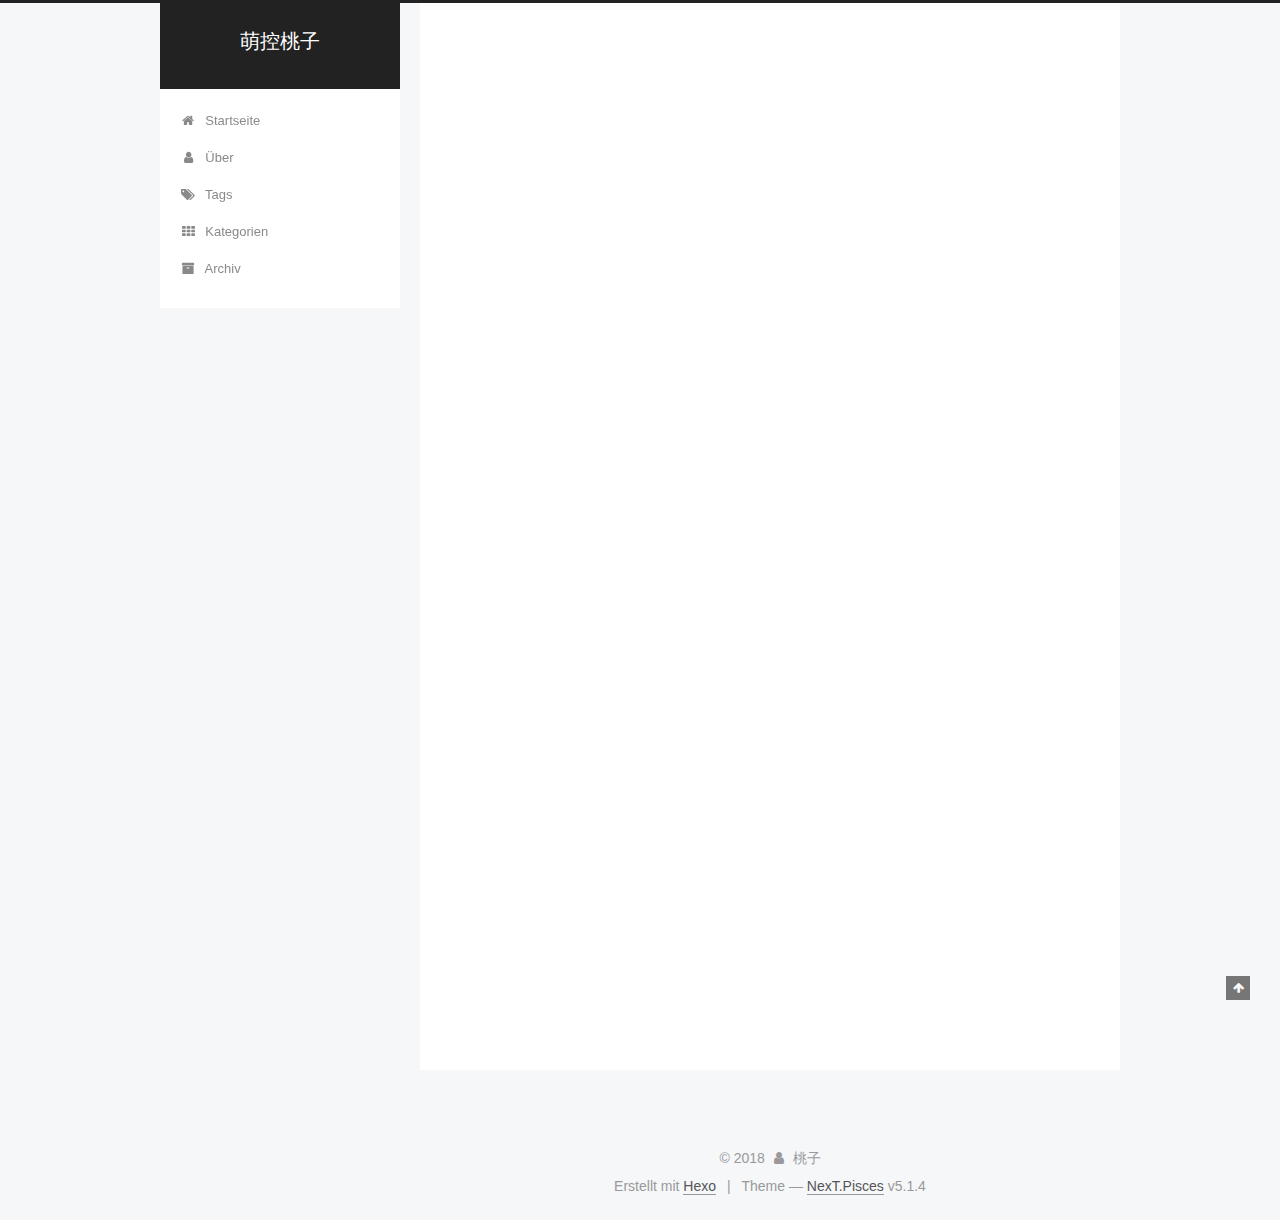
==== commit 607b7d38: "Site updated: 2018-01-21 23:29:40" ====
--- a/index.html
+++ b/index.html
@@ -188,6 +188,36 @@
         </li>
       
         
+        <li class="menu-item menu-item-about">
+          <a href="/about/" rel="section">
+            
+              <i class="menu-item-icon fa fa-fw fa-user"></i> <br />
+            
+            Über
+          </a>
+        </li>
+      
+        
+        <li class="menu-item menu-item-tags">
+          <a href="/tags/" rel="section">
+            
+              <i class="menu-item-icon fa fa-fw fa-tags"></i> <br />
+            
+            Tags
+          </a>
+        </li>
+      
+        
+        <li class="menu-item menu-item-categories">
+          <a href="/categories/" rel="section">
+            
+              <i class="menu-item-icon fa fa-fw fa-th"></i> <br />
+            
+            Kategorien
+          </a>
+        </li>
+      
+        
         <li class="menu-item menu-item-archives">
           <a href="/archives/" rel="section">
             
--- a/css/main.css
+++ b/css/main.css
@@ -1823,7 +1823,7 @@
   width: 4px;
   height: 4px;
   border-radius: 50%;
-  background: #6536ff;
+  background: #127f0b;
 }
 .links-of-blogroll {
   font-size: 13px;
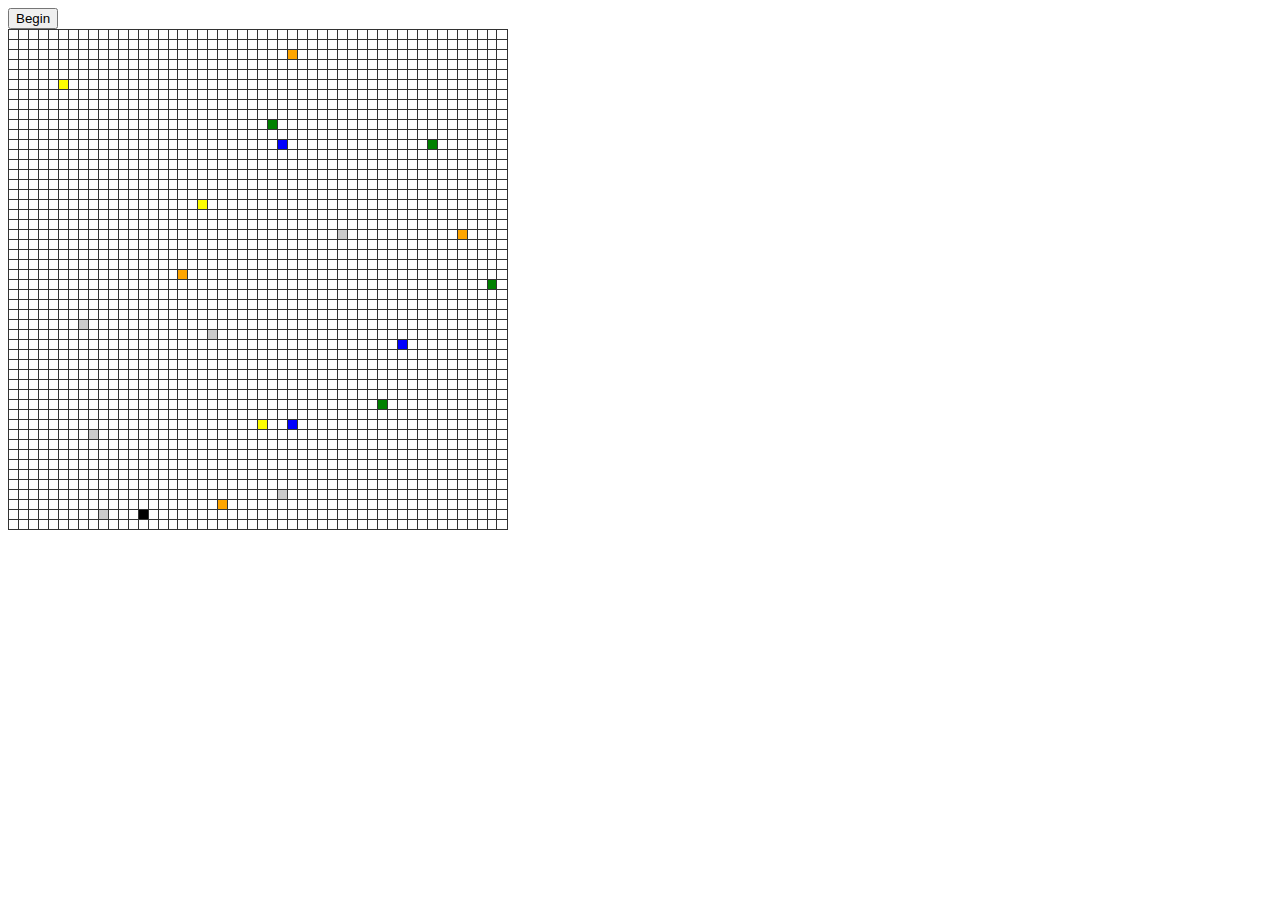
==== commit 965b8ffe: "Update index.html" ====
--- a/index.html
+++ b/index.html
@@ -1,661 +1,2846 @@
-<!DOCTYPE html>
+<html> 
+<head> 
+    <title>贪吃蛇</title> 
+<style> 
+    body{ 
+         
+    } 
+    table{ 
+        border-collapse: collapse; 
+        border:solid #333 1px; 
+    } 
+    td{ 
+        height: 10px; 
+        width: 10px; 
+        font-size: 0px; 
+    } 
+    .filled{ 
+        background-color:blue; 
+    } 
+</style> 
+</head> 
+<script> 
+    function $(id){return document.getElementById(id);} 
+       //贪吃蛇类 
+    var Snake = { 
+        tbl: null, 
+        /** 
+        * body: 蛇身，数组放蛇的每一节， 
+        * 数据结构{x:x0, y:y0, color:color0}, 
+        * x,y表示坐标,color表示颜色 
+        **/ 
+        body: [], 
+        //当前移动的方向,取值0,1,2,3, 分别表示向上,右,下,左, 按键盘方向键可以改变它 
+        direction: 0, 
+        //定时器 
+        timer: null, 
+        //速度 
+        speed: 200, 
+        //初始化 
+        init: function(){ 
+            var colors = ['red','orange','yellow','green','blue','purple','#ccc']; 
+            this.tbl = $("main"); 
+            var x = 0; 
+            var y = 0; 
+            var colorIndex = 0; 
+            //产生初始移动方向 
+            this.direction = Math.floor(Math.random()*4); 
+             
+            //产生20个松散节点 
+            for(var i=0; i<20; i++){ 
+                x = Math.floor(Math.random()*50); 
+                y = Math.floor(Math.random()*50); 
+                colorIndex = Math.floor(Math.random()*7); 
+                if(!this.isCellFilled(x,y)){ 
+                    this.tbl.rows[y].cells[x].style.backgroundColor = colors[colorIndex]; 
+                } 
+            } 
+            //产生蛇头 
+            while(true){ 
+                x = Math.floor(Math.random()*50); 
+                y = Math.floor(Math.random()*50); 
+                if(!this.isCellFilled(x,y)){ 
+                    this.tbl.rows[y].cells[x].style.backgroundColor = "black"; 
+                    this.body.push({x:x,y:y,color:'black'}); 
+                    break; 
+                } 
+            } 
+            //alert(this.body[0].x); 
+            //添加键盘事件 
+            document.onkeydown= function(){ 
+                var code = event.keyCode; 
+                switch(code){ 
+                    case 37:{//left 
+                        //阻止蛇倒退走 
+                        if(Snake.direction==1){ 
+                            break; 
+                        } 
+                        Snake.direction = 3; 
+                        break; 
+                    } 
+                    case 38:{//up 
+                        if(Snake.direction==2){ 
+                            break; 
+                        } 
+                        Snake.direction = 0; 
+                        break; 
+                    } 
+                    case 39:{//right 
+                        if(Snake.direction==3){ 
+                            break; 
+                        } 
+                        Snake.direction = 1; 
+                        break; 
+                    } 
+                    case 40:{//down 
+                        if(Snake.direction==0){ 
+                            break; 
+                        } 
+                        Snake.direction = 2; 
+                        break; 
+                    } 
+                } 
+            } 
+        }, 
+        //移动 
+        move: function(){ 
+            this.timer = setInterval(function(){ 
+                Snake.erase(); 
+                Snake.moveOneStep(); 
+                Snake.paint(); 
+            }, this.speed); 
+        }, 
+        //移动一节身体 
+        moveOneStep: function(){ 
+            if(this.checkNextStep()==-1){ 
+                clearInterval(this.timer); 
+                alert("Game over!\nPress F5 to Restart."); 
+                /** 
+                $('btn').disabled = false; 
+                $('btn').onclick = function(){ 
+                    Snake.restart(); 
+                }; 
+                **/ 
+                return; 
+            } 
+            if(this.checkNextStep()==1){ 
+                var _point = this.getNextPos(); 
+                var _x = _point.x; 
+                var _y = _point.y; 
+                var _color = this.getColor(_x,_y); 
+                this.body.unshift({x:_x,y:_y,color:_color}); 
+                return; 
+            } 
+            //window.status = this.toString(); 
+            var point = this.getNextPos(); 
+            var color = this.body[0].color; 
+            this.body.pop(); 
+            this.body.unshift({x:point.x,y:point.y,color:color}); 
+            //调试 
+            //window.status = this.toString(); 
+        }, 
+        //探寻下一步将走到什么地方 
+        getNextPos: function(){ 
+            var x = this.body[0].x; 
+            var y = this.body[0].y; 
+            var color = this.body[0].color; 
+            //向上 
+            if(this.direction==0){ 
+                y--; 
+            } 
+            //向右 
+            else if(this.direction==1){ 
+                x++; 
+            } 
+            //向下 
+            else if(this.direction==2){ 
+                y++; 
+            } 
+            //向左 
+            else{ 
+                x--; 
+            } 
+            //返回一个坐标 
+            return {x:x,y:y}; 
+        }, 
+        //检查将要移动到的下一步是什么 
+        checkNextStep: function(){ 
+            var point = this.getNextPos(); 
+            var x = point.x; 
+            var y = point.y; 
+            if(x<0||x>=50||y<0||y>=50){ 
+                return -1;//触边界，游戏结束 
+            } 
+            for(var i=0; i<this.body.length; i++){ 
+                if(this.body[i].x==x&&this.body[i].y==y){ 
+                    return -1;//碰到自己的身体 
+                } 
+            } 
+            if(this.isCellFilled(x,y)){ 
+                return 1;//有东西 
+            } 
+            return 0;//空地 
+        }, 
+        //擦除蛇身 
+        erase: function(){ 
+            for(var i=0; i<this.body.length; i++){ 
+                this.eraseDot(this.body[i].x, this.body[i].y); 
+            } 
+        }, 
+        //绘制蛇身 
+        paint: function(){ 
+            for(var i=0; i<this.body.length; i++){ 
+                this.paintDot(this.body[i].x, this.body[i].y,this.body[i].color); 
+            } 
+        }, 
+        //擦除一节 
+        eraseDot: function(x,y){ 
+            this.tbl.rows[y].cells[x].style.backgroundColor = ""; 
+        }, 
+        paintDot: function(x,y,color){ 
+            this.tbl.rows[y].cells[x].style.backgroundColor = color; 
+        }, 
+        //得到一个坐标上的颜色 
+        getColor: function(x,y){ 
+            return this.tbl.rows[y].cells[x].style.backgroundColor; 
+        }, 
+        //用于调试 
+        toString: function(){ 
+            var str = ""; 
+            for(var i=0; i<this.body.length; i++){ 
+                str += "x:" + this.body[i].x + " y:" + this.body[i].y + " color:" + this.body[i].color + " - "; 
+            } 
+            return str; 
+        }, 
+        //检查一个坐标点有没有被填充 
+        isCellFilled: function(x,y){ 
+            if(this.tbl.rows[y].cells[x].style.backgroundColor == ""){ 
+                return false; 
+            } 
+            return true; 
+        }, 
+        restart: function(){ 
+            if(this.timer){ 
+                clearInterval(this.timer); 
+            } 
+            for(var i=0; i<this.tbl.rows.length;i++){ 
+                for(var j=0; j<this.tbl.rows.length; i++){ 
+                    this.tbl.rows[i].cells[j].style.backgroundColor = ""; 
+                } 
+            } 
+            this.body = []; 
+            this.init(); 
+        } 
+        //; 
+    }; 
+</script> 
+<body onload="Snake.init();"> 
 
 
 
-  
+<button id="btn" onclick="Snake.move();this.disabled=true;">Begin</button> 
+<table id="main" width="500" border="1" cellspacing="0" cellpadding="0"> 
+<tr> 
+<td id="my"> </td> 
+<td> </td> 
+<td> </td> 
+<td> </td> 
+<td> </td> 
+<td> </td> 
+<td> </td> 
+<td> </td> 
+<td> </td> 
+<td> </td> 
+<td> </td> 
+<td> </td> 
+<td> </td> 
+<td> </td> 
+<td> </td> 
+<td> </td> 
+<td> </td> 
+<td> </td> 
+<td> </td> 
+<td> </td> 
+<td> </td> 
+<td> </td> 
+<td> </td> 
+<td> </td> 
+<td> </td> 
+<td> </td> 
+<td> </td> 
+<td> </td> 
+<td> </td> 
+<td> </td> 
+<td> </td> 
+<td> </td> 
+<td> </td> 
+<td> </td> 
+<td> </td> 
+<td> </td> 
+<td> </td> 
+<td> </td> 
+<td> </td> 
+<td> </td> 
+<td> </td> 
+<td> </td> 
+<td> </td> 
+<td> </td> 
+<td> </td> 
+<td> </td> 
+<td> </td> 
+<td> </td> 
+<td> </td> 
+<td> </td> 
+</tr> 
+<tr> 
+<td> </td> 
+<td> </td> 
+<td> </td> 
+<td> </td> 
+<td> </td> 
+<td> </td> 
+<td> </td> 
+<td> </td> 
+<td> </td> 
+<td> </td> 
+<td> </td> 
+<td> </td> 
+<td> </td> 
+<td> </td> 
+<td> </td> 
+<td> </td> 
+<td> </td> 
+<td> </td> 
+<td> </td> 
+<td> </td> 
+<td> </td> 
+<td> </td> 
+<td> </td> 
+<td> </td> 
+<td> </td> 
+<td> </td> 
+<td> </td> 
+<td> </td> 
+<td> </td> 
+<td> </td> 
+<td> </td> 
+<td> </td> 
+<td> </td> 
+<td> </td> 
+<td> </td> 
+<td> </td> 
+<td> </td> 
+<td> </td> 
+<td> </td> 
+<td> </td> 
+<td> </td> 
+<td> </td> 
+<td> </td> 
+<td> </td> 
+<td> </td> 
+<td> </td> 
+<td> </td> 
+<td> </td> 
+<td> </td> 
+<td> </td> 
+</tr> 
+<tr> 
+<td> </td> 
+<td> </td> 
+<td> </td> 
+<td> </td> 
+<td> </td> 
+<td> </td> 
+<td> </td> 
+<td> </td> 
+<td> </td> 
+<td> </td> 
+<td> </td> 
+<td> </td> 
+<td> </td> 
+<td> </td> 
+<td> </td> 
+<td> </td> 
+<td> </td> 
+<td> </td> 
+<td> </td> 
+<td> </td> 
+<td> </td> 
+<td> </td> 
+<td> </td> 
+<td> </td> 
+<td> </td> 
+<td> </td> 
+<td> </td> 
+<td> </td> 
+<td> </td> 
+<td> </td> 
+<td> </td> 
+<td> </td> 
+<td> </td> 
+<td> </td> 
+<td> </td> 
+<td> </td> 
+<td> </td> 
+<td> </td> 
+<td> </td> 
+<td> </td> 
+<td> </td> 
+<td> </td> 
+<td> </td> 
+<td> </td> 
+<td> </td> 
+<td> </td> 
+<td> </td> 
+<td> </td> 
+<td> </td> 
+<td> </td> 
+</tr> 
+<tr> 
+<td> </td> 
+<td> </td> 
+<td> </td> 
+<td> </td> 
+<td> </td> 
+<td> </td> 
+<td> </td> 
+<td> </td> 
+<td> </td> 
+<td> </td> 
+<td> </td> 
+<td> </td> 
+<td> </td> 
+<td> </td> 
+<td> </td> 
+<td> </td> 
+<td> </td> 
+<td> </td> 
+<td> </td> 
+<td> </td> 
+<td> </td> 
+<td> </td> 
+<td> </td> 
+<td> </td> 
+<td> </td> 
+<td> </td> 
+<td> </td> 
+<td> </td> 
+<td> </td> 
+<td> </td> 
+<td> </td> 
+<td> </td> 
+<td> </td> 
+<td> </td> 
+<td> </td> 
+<td> </td> 
+<td> </td> 
+<td> </td> 
+<td> </td> 
+<td> </td> 
+<td> </td> 
+<td> </td> 
+<td> </td> 
+<td> </td> 
+<td> </td> 
+<td> </td> 
+<td> </td> 
+<td> </td> 
+<td> </td> 
+<td> </td> 
+</tr> 
+<tr> 
+<td> </td> 
+<td> </td> 
+<td> </td> 
+<td> </td> 
+<td> </td> 
+<td> </td> 
+<td> </td> 
+<td> </td> 
+<td> </td> 
+<td> </td> 
+<td> </td> 
+<td> </td> 
+<td> </td> 
+<td> </td> 
+<td> </td> 
+<td> </td> 
+<td> </td> 
+<td> </td> 
+<td> </td> 
+<td> </td> 
+<td> </td> 
+<td> </td> 
+<td> </td> 
+<td> </td> 
+<td> </td> 
+<td> </td> 
+<td> </td> 
+<td> </td> 
+<td> </td> 
+<td> </td> 
+<td> </td> 
+<td> </td> 
+<td> </td> 
+<td> </td> 
+<td> </td> 
+<td> </td> 
+<td> </td> 
+<td> </td> 
+<td> </td> 
+<td> </td> 
+<td> </td> 
+<td> </td> 
+<td> </td> 
+<td> </td> 
+<td> </td> 
+<td> </td> 
+<td> </td> 
+<td> </td> 
+<td> </td> 
+<td> </td> 
+</tr> 
+<tr> 
+<td> </td> 
+<td> </td> 
+<td> </td> 
+<td> </td> 
+<td> </td> 
+<td> </td> 
+<td> </td> 
+<td> </td> 
+<td> </td> 
+<td> </td> 
+<td> </td> 
+<td> </td> 
+<td> </td> 
+<td> </td> 
+<td> </td> 
+<td> </td> 
+<td> </td> 
+<td> </td> 
+<td> </td> 
+<td> </td> 
+<td> </td> 
+<td> </td> 
+<td> </td> 
+<td> </td> 
+<td> </td> 
+<td> </td> 
+<td> </td> 
+<td> </td> 
+<td> </td> 
+<td> </td> 
+<td> </td> 
+<td> </td> 
+<td> </td> 
+<td> </td> 
+<td> </td> 
+<td> </td> 
+<td> </td> 
+<td> </td> 
+<td> </td> 
+<td> </td> 
+<td> </td> 
+<td> </td> 
+<td> </td> 
+<td> </td> 
+<td> </td> 
+<td> </td> 
+<td> </td> 
+<td> </td> 
+<td> </td> 
+<td> </td> 
+</tr> 
+<tr> 
+<td> </td> 
+<td> </td> 
+<td> </td> 
+<td> </td> 
+<td> </td> 
+<td> </td> 
+<td> </td> 
+<td> </td> 
+<td> </td> 
+<td> </td> 
+<td> </td> 
+<td> </td> 
+<td> </td> 
+<td> </td> 
+<td> </td> 
+<td> </td> 
+<td> </td> 
+<td> </td> 
+<td> </td> 
+<td> </td> 
+<td> </td> 
+<td> </td> 
+<td> </td> 
+<td> </td> 
+<td> </td> 
+<td> </td> 
+<td> </td> 
+<td> </td> 
+<td> </td> 
+<td> </td> 
+<td> </td> 
+<td> </td> 
+<td> </td> 
+<td> </td> 
+<td> </td> 
+<td> </td> 
+<td> </td> 
+<td> </td> 
+<td> </td> 
+<td> </td> 
+<td> </td> 
+<td> </td> 
+<td> </td> 
+<td> </td> 
+<td> </td> 
+<td> </td> 
+<td> </td> 
+<td> </td> 
+<td> </td> 
+<td> </td> 
+</tr> 
+<tr> 
+<td> </td> 
+<td> </td> 
+<td> </td> 
+<td> </td> 
+<td> </td> 
+<td> </td> 
+<td> </td> 
+<td> </td> 
+<td> </td> 
+<td> </td> 
+<td> </td> 
+<td> </td> 
+<td> </td> 
+<td> </td> 
+<td> </td> 
+<td> </td> 
+<td> </td> 
+<td> </td> 
+<td> </td> 
+<td> </td> 
+<td> </td> 
+<td> </td> 
+<td> </td> 
+<td> </td> 
+<td> </td> 
+<td> </td> 
+<td> </td> 
+<td> </td> 
+<td> </td> 
+<td> </td> 
+<td> </td> 
+<td> </td> 
+<td> </td> 
+<td> </td> 
+<td> </td> 
+<td> </td> 
+<td> </td> 
+<td> </td> 
+<td> </td> 
+<td> </td> 
+<td> </td> 
+<td> </td> 
+<td> </td> 
+<td> </td> 
+<td> </td> 
+<td> </td> 
+<td> </td> 
+<td> </td> 
+<td> </td> 
+<td> </td> 
+</tr> 
+<tr> 
+<td> </td> 
+<td> </td> 
+<td> </td> 
+<td> </td> 
+<td> </td> 
+<td> </td> 
+<td> </td> 
+<td> </td> 
+<td> </td> 
+<td> </td> 
+<td> </td> 
+<td> </td> 
+<td> </td> 
+<td> </td> 
+<td> </td> 
+<td> </td> 
+<td> </td> 
+<td> </td> 
+<td> </td> 
+<td> </td> 
+<td> </td> 
+<td> </td> 
+<td> </td> 
+<td> </td> 
+<td> </td> 
+<td> </td> 
+<td> </td> 
+<td> </td> 
+<td> </td> 
+<td> </td> 
+<td> </td> 
+<td> </td> 
+<td> </td> 
+<td> </td> 
+<td> </td> 
+<td> </td> 
+<td> </td> 
+<td> </td> 
+<td> </td> 
+<td> </td> 
+<td> </td> 
+<td> </td> 
+<td> </td> 
+<td> </td> 
+<td> </td> 
+<td> </td> 
+<td> </td> 
+<td> </td> 
+<td> </td> 
+<td> </td> 
+</tr> 
+<tr> 
+<td> </td> 
+<td> </td> 
+<td> </td> 
+<td> </td> 
+<td> </td> 
+<td> </td> 
+<td> </td> 
+<td> </td> 
+<td> </td> 
+<td> </td> 
+<td> </td> 
+<td> </td> 
+<td> </td> 
+<td> </td> 
+<td> </td> 
+<td> </td> 
+<td> </td> 
+<td> </td> 
+<td> </td> 
+<td> </td> 
+<td> </td> 
+<td> </td> 
+<td> </td> 
+<td> </td> 
+<td> </td> 
+<td> </td> 
+<td> </td> 
+<td> </td> 
+<td> </td> 
+<td> </td> 
+<td> </td> 
+<td> </td> 
+<td> </td> 
+<td> </td> 
+<td> </td> 
+<td> </td> 
+<td> </td> 
+<td> </td> 
+<td> </td> 
+<td> </td> 
+<td> </td> 
+<td> </td> 
+<td> </td> 
+<td> </td> 
+<td> </td> 
+<td> </td> 
+<td> </td> 
+<td> </td> 
+<td> </td> 
+<td> </td> 
+</tr> 
+<tr> 
+<td> </td> 
+<td> </td> 
+<td> </td> 
+<td> </td> 
+<td> </td> 
+<td> </td> 
+<td> </td> 
+<td> </td> 
+<td> </td> 
+<td> </td> 
+<td> </td> 
+<td> </td> 
+<td> </td> 
+<td> </td> 
+<td> </td> 
+<td> </td> 
+<td> </td> 
+<td> </td> 
+<td> </td> 
+<td> </td> 
+<td> </td> 
+<td> </td> 
+<td> </td> 
+<td> </td> 
+<td> </td> 
+<td> </td> 
+<td> </td> 
+<td> </td> 
+<td> </td> 
+<td> </td> 
+<td> </td> 
+<td> </td> 
+<td> </td> 
+<td> </td> 
+<td> </td> 
+<td> </td> 
+<td> </td> 
+<td> </td> 
+<td> </td> 
+<td> </td> 
+<td> </td> 
+<td> </td> 
+<td> </td> 
+<td> </td> 
+<td> </td> 
+<td> </td> 
+<td> </td> 
+<td> </td> 
+<td> </td> 
+<td> </td> 
+</tr> 
+<tr> 
+<td> </td> 
+<td> </td> 
+<td> </td> 
+<td> </td> 
+<td> </td> 
+<td> </td> 
+<td> </td> 
+<td> </td> 
+<td> </td> 
+<td> </td> 
+<td> </td> 
+<td> </td> 
+<td> </td> 
+<td> </td> 
+<td> </td> 
+<td> </td> 
+<td> </td> 
+<td> </td> 
+<td> </td> 
+<td> </td> 
+<td> </td> 
+<td> </td> 
+<td> </td> 
+<td> </td> 
+<td> </td> 
+<td> </td> 
+<td> </td> 
+<td> </td> 
+<td> </td> 
+<td> </td> 
+<td> </td> 
+<td> </td> 
+<td> </td> 
+<td> </td> 
+<td> </td> 
+<td> </td> 
+<td> </td> 
+<td> </td> 
+<td> </td> 
+<td> </td> 
+<td> </td> 
+<td> </td> 
+<td> </td> 
+<td> </td> 
+<td> </td> 
+<td> </td> 
+<td> </td> 
+<td> </td> 
+<td> </td> 
+<td> </td> 
+</tr> 
+<tr> 
+<td> </td> 
+<td> </td> 
+<td> </td> 
+<td> </td> 
+<td> </td> 
+<td> </td> 
+<td> </td> 
+<td> </td> 
+<td> </td> 
+<td> </td> 
+<td> </td> 
+<td> </td> 
+<td> </td> 
+<td> </td> 
+<td> </td> 
+<td> </td> 
+<td> </td> 
+<td> </td> 
+<td> </td> 
+<td> </td> 
+<td> </td> 
+<td> </td> 
+<td> </td> 
+<td> </td> 
+<td> </td> 
+<td> </td> 
+<td> </td> 
+<td> </td> 
+<td> </td> 
+<td> </td> 
+<td> </td> 
+<td> </td> 
+<td> </td> 
+<td> </td> 
+<td> </td> 
+<td> </td> 
+<td> </td> 
+<td> </td> 
+<td> </td> 
+<td> </td> 
+<td> </td> 
+<td> </td> 
+<td> </td> 
+<td> </td> 
+<td> </td> 
+<td> </td> 
+<td> </td> 
+<td> </td> 
+<td> </td> 
+<td> </td> 
+</tr> 
+<tr> 
+<td> </td> 
+<td> </td> 
+<td> </td> 
+<td> </td> 
+<td> </td> 
+<td> </td> 
+<td> </td> 
+<td> </td> 
+<td> </td> 
+<td> </td> 
+<td> </td> 
+<td> </td> 
+<td> </td> 
+<td> </td> 
+<td> </td> 
+<td> </td> 
+<td> </td> 
+<td> </td> 
+<td> </td> 
+<td> </td> 
+<td> </td> 
+<td> </td> 
+<td> </td> 
+<td> </td> 
+<td> </td> 
+<td> </td> 
+<td> </td> 
+<td> </td> 
+<td> </td> 
+<td> </td> 
+<td> </td> 
+<td> </td> 
+<td> </td> 
+<td> </td> 
+<td> </td> 
+<td> </td> 
+<td> </td> 
+<td> </td> 
+<td> </td> 
+<td> </td> 
+<td> </td> 
+<td> </td> 
+<td> </td> 
+<td> </td> 
+<td> </td> 
+<td> </td> 
+<td> </td> 
+<td> </td> 
+<td> </td> 
+<td> </td> 
+</tr> 
+<tr> 
+<td> </td> 
+<td> </td> 
+<td> </td> 
+<td> </td> 
+<td> </td> 
+<td> </td> 
+<td> </td> 
+<td> </td> 
+<td> </td> 
+<td> </td> 
+<td> </td> 
+<td> </td> 
+<td> </td> 
+<td> </td> 
+<td> </td> 
+<td> </td> 
+<td> </td> 
+<td> </td> 
+<td> </td> 
+<td> </td> 
+<td> </td> 
+<td> </td> 
+<td> </td> 
+<td> </td> 
+<td> </td> 
+<td> </td> 
+<td> </td> 
+<td> </td> 
+<td> </td> 
+<td> </td> 
+<td> </td> 
+<td> </td> 
+<td> </td> 
+<td> </td> 
+<td> </td> 
+<td> </td> 
+<td> </td> 
+<td> </td> 
+<td> </td> 
+<td> </td> 
+<td> </td> 
+<td> </td> 
+<td> </td> 
+<td> </td> 
+<td> </td> 
+<td> </td> 
+<td> </td> 
+<td> </td> 
+<td> </td> 
+<td> </td> 
+</tr> 
+<tr> 
+<td> </td> 
+<td> </td> 
+<td> </td> 
+<td> </td> 
+<td> </td> 
+<td> </td> 
+<td> </td> 
+<td> </td> 
+<td> </td> 
+<td> </td> 
+<td> </td> 
+<td> </td> 
+<td> </td> 
+<td> </td> 
+<td> </td> 
+<td> </td> 
+<td> </td> 
+<td> </td> 
+<td> </td> 
+<td> </td> 
+<td> </td> 
+<td> </td> 
+<td> </td> 
+<td> </td> 
+<td> </td> 
+<td> </td> 
+<td> </td> 
+<td> </td> 
+<td> </td> 
+<td> </td> 
+<td> </td> 
+<td> </td> 
+<td> </td> 
+<td> </td> 
+<td> </td> 
+<td> </td> 
+<td> </td> 
+<td> </td> 
+<td> </td> 
+<td> </td> 
+<td> </td> 
+<td> </td> 
+<td> </td> 
+<td> </td> 
+<td> </td> 
+<td> </td> 
+<td> </td> 
+<td> </td> 
+<td> </td> 
+<td> </td> 
+</tr> 
+<tr> 
+<td> </td> 
+<td> </td> 
+<td> </td> 
+<td> </td> 
+<td> </td> 
+<td> </td> 
+<td> </td> 
+<td> </td> 
+<td> </td> 
+<td> </td> 
+<td> </td> 
+<td> </td> 
+<td> </td> 
+<td> </td> 
+<td> </td> 
+<td> </td> 
+<td> </td> 
+<td> </td> 
+<td> </td> 
+<td> </td> 
+<td> </td> 
+<td> </td> 
+<td> </td> 
+<td> </td> 
+<td> </td> 
+<td> </td> 
+<td> </td> 
+<td> </td> 
+<td> </td> 
+<td> </td> 
+<td> </td> 
+<td> </td> 
+<td> </td> 
+<td> </td> 
+<td> </td> 
+<td> </td> 
+<td> </td> 
+<td> </td> 
+<td> </td> 
+<td> </td> 
+<td> </td> 
+<td> </td> 
+<td> </td> 
+<td> </td> 
+<td> </td> 
+<td> </td> 
+<td> </td> 
+<td> </td> 
+<td> </td> 
+<td> </td> 
+</tr> 
+<tr> 
+<td> </td> 
+<td> </td> 
+<td> </td> 
+<td> </td> 
+<td> </td> 
+<td> </td> 
+<td> </td> 
+<td> </td> 
+<td> </td> 
+<td> </td> 
+<td> </td> 
+<td> </td> 
+<td> </td> 
+<td> </td> 
+<td> </td> 
+<td> </td> 
+<td> </td> 
+<td> </td> 
+<td> </td> 
+<td> </td> 
+<td> </td> 
+<td> </td> 
+<td> </td> 
+<td> </td> 
+<td> </td> 
+<td> </td> 
+<td> </td> 
+<td> </td> 
+<td> </td> 
+<td> </td> 
+<td> </td> 
+<td> </td> 
+<td> </td> 
+<td> </td> 
+<td> </td> 
+<td> </td> 
+<td> </td> 
+<td> </td> 
+<td> </td> 
+<td> </td> 
+<td> </td> 
+<td> </td> 
+<td> </td> 
+<td> </td> 
+<td> </td> 
+<td> </td> 
+<td> </td> 
+<td> </td> 
+<td> </td> 
+<td> </td> 
+</tr> 
+<tr> 
+<td> </td> 
+<td> </td> 
+<td> </td> 
+<td> </td> 
+<td> </td> 
+<td> </td> 
+<td> </td> 
+<td> </td> 
+<td> </td> 
+<td> </td> 
+<td> </td> 
+<td> </td> 
+<td> </td> 
+<td> </td> 
+<td> </td> 
+<td> </td> 
+<td> </td> 
+<td> </td> 
+<td> </td> 
+<td> </td> 
+<td> </td> 
+<td> </td> 
+<td> </td> 
+<td> </td> 
+<td> </td> 
+<td> </td> 
+<td> </td> 
+<td> </td> 
+<td> </td> 
+<td> </td> 
+<td> </td> 
+<td> </td> 
+<td> </td> 
+<td> </td> 
+<td> </td> 
+<td> </td> 
+<td> </td> 
+<td> </td> 
+<td> </td> 
+<td> </td> 
+<td> </td> 
+<td> </td> 
+<td> </td> 
+<td> </td> 
+<td> </td> 
+<td> </td> 
+<td> </td> 
+<td> </td> 
+<td> </td> 
+<td> </td> 
+</tr> 
+<tr> 
+<td> </td> 
+<td> </td> 
+<td> </td> 
+<td> </td> 
+<td> </td> 
+<td> </td> 
+<td> </td> 
+<td> </td> 
+<td> </td> 
+<td> </td> 
+<td> </td> 
+<td> </td> 
+<td> </td> 
+<td> </td> 
+<td> </td> 
+<td> </td> 
+<td> </td> 
+<td> </td> 
+<td> </td> 
+<td> </td> 
+<td> </td> 
+<td> </td> 
+<td> </td> 
+<td> </td> 
+<td> </td> 
+<td> </td> 
+<td> </td> 
+<td> </td> 
+<td> </td> 
+<td> </td> 
+<td> </td> 
+<td> </td> 
+<td> </td> 
+<td> </td> 
+<td> </td> 
+<td> </td> 
+<td> </td> 
+<td> </td> 
+<td> </td> 
+<td> </td> 
+<td> </td> 
+<td> </td> 
+<td> </td> 
+<td> </td> 
+<td> </td> 
+<td> </td> 
+<td> </td> 
+<td> </td> 
+<td> </td> 
+<td> </td> 
+</tr> 
+<tr> 
+<td> </td> 
+<td> </td> 
+<td> </td> 
+<td> </td> 
+<td> </td> 
+<td> </td> 
+<td> </td> 
+<td> </td> 
+<td> </td> 
+<td> </td> 
+<td> </td> 
+<td> </td> 
+<td> </td> 
+<td> </td> 
+<td> </td> 
+<td> </td> 
+<td> </td> 
+<td> </td> 
+<td> </td> 
+<td> </td> 
+<td> </td> 
+<td> </td> 
+<td> </td> 
+<td> </td> 
+<td> </td> 
+<td> </td> 
+<td> </td> 
+<td> </td> 
+<td> </td> 
+<td> </td> 
+<td> </td> 
+<td> </td> 
+<td> </td> 
+<td> </td> 
+<td> </td> 
+<td> </td> 
+<td> </td> 
+<td> </td> 
+<td> </td> 
+<td> </td> 
+<td> </td> 
+<td> </td> 
+<td> </td> 
+<td> </td> 
+<td> </td> 
+<td> </td> 
+<td> </td> 
+<td> </td> 
+<td> </td> 
+<td> </td> 
+</tr> 
+<tr> 
+<td> </td> 
+<td> </td> 
+<td> </td> 
+<td> </td> 
+<td> </td> 
+<td> </td> 
+<td> </td> 
+<td> </td> 
+<td> </td> 
+<td> </td> 
+<td> </td> 
+<td> </td> 
+<td> </td> 
+<td> </td> 
+<td> </td> 
+<td> </td> 
+<td> </td> 
+<td> </td> 
+<td> </td> 
+<td> </td> 
+<td> </td> 
+<td> </td> 
+<td> </td> 
+<td> </td> 
+<td> </td> 
+<td> </td> 
+<td> </td> 
+<td> </td> 
+<td> </td> 
+<td> </td> 
+<td> </td> 
+<td> </td> 
+<td> </td> 
+<td> </td> 
+<td> </td> 
+<td> </td> 
+<td> </td> 
+<td> </td> 
+<td> </td> 
+<td> </td> 
+<td> </td> 
+<td> </td> 
+<td> </td> 
+<td> </td> 
+<td> </td> 
+<td> </td> 
+<td> </td> 
+<td> </td> 
+<td> </td> 
+<td> </td> 
+</tr> 
+<tr> 
+<td> </td> 
+<td> </td> 
+<td> </td> 
+<td> </td> 
+<td> </td> 
+<td> </td> 
+<td> </td> 
+<td> </td> 
+<td> </td> 
+<td> </td> 
+<td> </td> 
+<td> </td> 
+<td> </td> 
+<td> </td> 
+<td> </td> 
+<td> </td> 
+<td> </td> 
+<td> </td> 
+<td> </td> 
+<td> </td> 
+<td> </td> 
+<td> </td> 
+<td> </td> 
+<td> </td> 
+<td> </td> 
+<td> </td> 
+<td> </td> 
+<td> </td> 
+<td> </td> 
+<td> </td> 
+<td> </td> 
+<td> </td> 
+<td> </td> 
+<td> </td> 
+<td> </td> 
+<td> </td> 
+<td> </td> 
+<td> </td> 
+<td> </td> 
+<td> </td> 
+<td> </td> 
+<td> </td> 
+<td> </td> 
+<td> </td> 
+<td> </td> 
+<td> </td> 
+<td> </td> 
+<td> </td> 
+<td> </td> 
+<td> </td> 
+</tr> 
+<tr> 
+<td> </td> 
+<td> </td> 
+<td> </td> 
+<td> </td> 
+<td> </td> 
+<td> </td> 
+<td> </td> 
+<td> </td> 
+<td> </td> 
+<td> </td> 
+<td> </td> 
+<td> </td> 
+<td> </td> 
+<td> </td> 
+<td> </td> 
+<td> </td> 
+<td> </td> 
+<td> </td> 
+<td> </td> 
+<td> </td> 
+<td> </td> 
+<td> </td> 
+<td> </td> 
+<td> </td> 
+<td> </td> 
+<td> </td> 
+<td> </td> 
+<td> </td> 
+<td> </td> 
+<td> </td> 
+<td> </td> 
+<td> </td> 
+<td> </td> 
+<td> </td> 
+<td> </td> 
+<td> </td> 
+<td> </td> 
+<td> </td> 
+<td> </td> 
+<td> </td> 
+<td> </td> 
+<td> </td> 
+<td> </td> 
+<td> </td> 
+<td> </td> 
+<td> </td> 
+<td> </td> 
+<td> </td> 
+<td> </td> 
+<td> </td> 
+</tr> 
+<tr> 
+<td> </td> 
+<td> </td> 
+<td> </td> 
+<td> </td> 
+<td> </td> 
+<td> </td> 
+<td> </td> 
+<td> </td> 
+<td> </td> 
+<td> </td> 
+<td> </td> 
+<td> </td> 
+<td> </td> 
+<td> </td> 
+<td> </td> 
+<td> </td> 
+<td> </td> 
+<td> </td> 
+<td> </td> 
+<td> </td> 
+<td> </td> 
+<td> </td> 
+<td> </td> 
+<td> </td> 
+<td> </td> 
+<td> </td> 
+<td> </td> 
+<td> </td> 
+<td> </td> 
+<td> </td> 
+<td> </td> 
+<td> </td> 
+<td> </td> 
+<td> </td> 
+<td> </td> 
+<td> </td> 
+<td> </td> 
+<td> </td> 
+<td> </td> 
+<td> </td> 
+<td> </td> 
+<td> </td> 
+<td> </td> 
+<td> </td> 
+<td> </td> 
+<td> </td> 
+<td> </td> 
+<td> </td> 
+<td> </td> 
+<td> </td> 
+</tr> 
+<tr> 
+<td> </td> 
+<td> </td> 
+<td> </td> 
+<td> </td> 
+<td> </td> 
+<td> </td> 
+<td> </td> 
+<td> </td> 
+<td> </td> 
+<td> </td> 
+<td> </td> 
+<td> </td> 
+<td> </td> 
+<td> </td> 
+<td> </td> 
+<td> </td> 
+<td> </td> 
+<td> </td> 
+<td> </td> 
+<td> </td> 
+<td> </td> 
+<td> </td> 
+<td> </td> 
+<td> </td> 
+<td> </td> 
+<td> </td> 
+<td> </td> 
+<td> </td> 
+<td> </td> 
+<td> </td> 
+<td> </td> 
+<td> </td> 
+<td> </td> 
+<td> </td> 
+<td> </td> 
+<td> </td> 
+<td> </td> 
+<td> </td> 
+<td> </td> 
+<td> </td> 
+<td> </td> 
+<td> </td> 
+<td> </td> 
+<td> </td> 
+<td> </td> 
+<td> </td> 
+<td> </td> 
+<td> </td> 
+<td> </td> 
+<td> </td> 
+</tr> 
+<tr> 
+<td> </td> 
+<td> </td> 
+<td> </td> 
+<td> </td> 
+<td> </td> 
+<td> </td> 
+<td> </td> 
+<td> </td> 
+<td> </td> 
+<td> </td> 
+<td> </td> 
+<td> </td> 
+<td> </td> 
+<td> </td> 
+<td> </td> 
+<td> </td> 
+<td> </td> 
+<td> </td> 
+<td> </td> 
+<td> </td> 
+<td> </td> 
+<td> </td> 
+<td> </td> 
+<td> </td> 
+<td> </td> 
+<td> </td> 
+<td> </td> 
+<td> </td> 
+<td> </td> 
+<td> </td> 
+<td> </td> 
+<td> </td> 
+<td> </td> 
+<td> </td> 
+<td> </td> 
+<td> </td> 
+<td> </td> 
+<td> </td> 
+<td> </td> 
+<td> </td> 
+<td> </td> 
+<td> </td> 
+<td> </td> 
+<td> </td> 
+<td> </td> 
+<td> </td> 
+<td> </td> 
+<td> </td> 
+<td> </td> 
+<td> </td> 
+</tr> 
+<tr> 
+<td> </td> 
+<td> </td> 
+<td> </td> 
+<td> </td> 
+<td> </td> 
+<td> </td> 
+<td> </td> 
+<td> </td> 
+<td> </td> 
+<td> </td> 
+<td> </td> 
+<td> </td> 
+<td> </td> 
+<td> </td> 
+<td> </td> 
+<td> </td> 
+<td> </td> 
+<td> </td> 
+<td> </td> 
+<td> </td> 
+<td> </td> 
+<td> </td> 
+<td> </td> 
+<td> </td> 
+<td> </td> 
+<td> </td> 
+<td> </td> 
+<td> </td> 
+<td> </td> 
+<td> </td> 
+<td> </td> 
+<td> </td> 
+<td> </td> 
+<td> </td> 
+<td> </td> 
+<td> </td> 
+<td> </td> 
+<td> </td> 
+<td> </td> 
+<td> </td> 
+<td> </td> 
+<td> </td> 
+<td> </td> 
+<td> </td> 
+<td> </td> 
+<td> </td> 
+<td> </td> 
+<td> </td> 
+<td> </td> 
+<td> </td> 
+</tr> 
+<tr> 
+<td> </td> 
+<td> </td> 
+<td> </td> 
+<td> </td> 
+<td> </td> 
+<td> </td> 
+<td> </td> 
+<td> </td> 
+<td> </td> 
+<td> </td> 
+<td> </td> 
+<td> </td> 
+<td> </td> 
+<td> </td> 
+<td> </td> 
+<td> </td> 
+<td> </td> 
+<td> </td> 
+<td> </td> 
+<td> </td> 
+<td> </td> 
+<td> </td> 
+<td> </td> 
+<td> </td> 
+<td> </td> 
+<td> </td> 
+<td> </td> 
+<td> </td> 
+<td> </td> 
+<td> </td> 
+<td> </td> 
+<td> </td> 
+<td> </td> 
+<td> </td> 
+<td> </td> 
+<td> </td> 
+<td> </td> 
+<td> </td> 
+<td> </td> 
+<td> </td> 
+<td> </td> 
+<td> </td> 
+<td> </td> 
+<td> </td> 
+<td> </td> 
+<td> </td> 
+<td> </td> 
+<td> </td> 
+<td> </td> 
+<td> </td> 
+</tr> 
+<tr> 
+<td> </td> 
+<td> </td> 
+<td> </td> 
+<td> </td> 
+<td> </td> 
+<td> </td> 
+<td> </td> 
+<td> </td> 
+<td> </td> 
+<td> </td> 
+<td> </td> 
+<td> </td> 
+<td> </td> 
+<td> </td> 
+<td> </td> 
+<td> </td> 
+<td> </td> 
+<td> </td> 
+<td> </td> 
+<td> </td> 
+<td> </td> 
+<td> </td> 
+<td> </td> 
+<td> </td> 
+<td> </td> 
+<td> </td> 
+<td> </td> 
+<td> </td> 
+<td> </td> 
+<td> </td> 
+<td> </td> 
+<td> </td> 
+<td> </td> 
+<td> </td> 
+<td> </td> 
+<td> </td> 
+<td> </td> 
+<td> </td> 
+<td> </td> 
+<td> </td> 
+<td> </td> 
+<td> </td> 
+<td> </td> 
+<td> </td> 
+<td> </td> 
+<td> </td> 
+<td> </td> 
+<td> </td> 
+<td> </td> 
+<td> </td> 
+</tr> 
+<tr> 
+<td> </td> 
+<td> </td> 
+<td> </td> 
+<td> </td> 
+<td> </td> 
+<td> </td> 
+<td> </td> 
+<td> </td> 
+<td> </td> 
+<td> </td> 
+<td> </td> 
+<td> </td> 
+<td> </td> 
+<td> </td> 
+<td> </td> 
+<td> </td> 
+<td> </td> 
+<td> </td> 
+<td> </td> 
+<td> </td> 
+<td> </td> 
+<td> </td> 
+<td> </td> 
+<td> </td> 
+<td> </td> 
+<td> </td> 
+<td> </td> 
+<td> </td> 
+<td> </td> 
+<td> </td> 
+<td> </td> 
+<td> </td> 
+<td> </td> 
+<td> </td> 
+<td> </td> 
+<td> </td> 
+<td> </td> 
+<td> </td> 
+<td> </td> 
+<td> </td> 
+<td> </td> 
+<td> </td> 
+<td> </td> 
+<td> </td> 
+<td> </td> 
+<td> </td> 
+<td> </td> 
+<td> </td> 
+<td> </td> 
+<td> </td> 
+</tr> 
+<tr> 
+<td> </td> 
+<td> </td> 
+<td> </td> 
+<td> </td> 
+<td> </td> 
+<td> </td> 
+<td> </td> 
+<td> </td> 
+<td> </td> 
+<td> </td> 
+<td> </td> 
+<td> </td> 
+<td> </td> 
+<td> </td> 
+<td> </td> 
+<td> </td> 
+<td> </td> 
+<td> </td> 
+<td> </td> 
+<td> </td> 
+<td> </td> 
+<td> </td> 
+<td> </td> 
+<td> </td> 
+<td> </td> 
+<td> </td> 
+<td> </td> 
+<td> </td> 
+<td> </td> 
+<td> </td> 
+<td> </td> 
+<td> </td> 
+<td> </td> 
+<td> </td> 
+<td> </td> 
+<td> </td> 
+<td> </td> 
+<td> </td> 
+<td> </td> 
+<td> </td> 
+<td> </td> 
+<td> </td> 
+<td> </td> 
+<td> </td> 
+<td> </td> 
+<td> </td> 
+<td> </td> 
+<td> </td> 
+<td> </td> 
+<td> </td> 
+</tr> 
+<tr> 
+<td> </td> 
+<td> </td> 
+<td> </td> 
+<td> </td> 
+<td> </td> 
+<td> </td> 
+<td> </td> 
+<td> </td> 
+<td> </td> 
+<td> </td> 
+<td> </td> 
+<td> </td> 
+<td> </td> 
+<td> </td> 
+<td> </td> 
+<td> </td> 
+<td> </td> 
+<td> </td> 
+<td> </td> 
+<td> </td> 
+<td> </td> 
+<td> </td> 
+<td> </td> 
+<td> </td> 
+<td> </td> 
+<td> </td> 
+<td> </td> 
+<td> </td> 
+<td> </td> 
+<td> </td> 
+<td> </td> 
+<td> </td> 
+<td> </td> 
+<td> </td> 
+<td> </td> 
+<td> </td> 
+<td> </td> 
+<td> </td> 
+<td> </td> 
+<td> </td> 
+<td> </td> 
+<td> </td> 
+<td> </td> 
+<td> </td> 
+<td> </td> 
+<td> </td> 
+<td> </td> 
+<td> </td> 
+<td> </td> 
+<td> </td> 
+</tr> 
+<tr> 
+<td> </td> 
+<td> </td> 
+<td> </td> 
+<td> </td> 
+<td> </td> 
+<td> </td> 
+<td> </td> 
+<td> </td> 
+<td> </td> 
+<td> </td> 
+<td> </td> 
+<td> </td> 
+<td> </td> 
+<td> </td> 
+<td> </td> 
+<td> </td> 
+<td> </td> 
+<td> </td> 
+<td> </td> 
+<td> </td> 
+<td> </td> 
+<td> </td> 
+<td> </td> 
+<td> </td> 
+<td> </td> 
+<td> </td> 
+<td> </td> 
+<td> </td> 
+<td> </td> 
+<td> </td> 
+<td> </td> 
+<td> </td> 
+<td> </td> 
+<td> </td> 
+<td> </td> 
+<td> </td> 
+<td> </td> 
+<td> </td> 
+<td> </td> 
+<td> </td> 
+<td> </td> 
+<td> </td> 
+<td> </td> 
+<td> </td> 
+<td> </td> 
+<td> </td> 
+<td> </td> 
+<td> </td> 
+<td> </td> 
+<td> </td> 
+</tr> 
+<tr> 
+<td> </td> 
+<td> </td> 
+<td> </td> 
+<td> </td> 
+<td> </td> 
+<td> </td> 
+<td> </td> 
+<td> </td> 
+<td> </td> 
+<td> </td> 
+<td> </td> 
+<td> </td> 
+<td> </td> 
+<td> </td> 
+<td> </td> 
+<td> </td> 
+<td> </td> 
+<td> </td> 
+<td> </td> 
+<td> </td> 
+<td> </td> 
+<td> </td> 
+<td> </td> 
+<td> </td> 
+<td> </td> 
+<td> </td> 
+<td> </td> 
+<td> </td> 
+<td> </td> 
+<td> </td> 
+<td> </td> 
+<td> </td> 
+<td> </td> 
+<td> </td> 
+<td> </td> 
+<td> </td> 
+<td> </td> 
+<td> </td> 
+<td> </td> 
+<td> </td> 
+<td> </td> 
+<td> </td> 
+<td> </td> 
+<td> </td> 
+<td> </td> 
+<td> </td> 
+<td> </td> 
+<td> </td> 
+<td> </td> 
+<td> </td> 
+</tr> 
+<tr> 
+<td> </td> 
+<td> </td> 
+<td> </td> 
+<td> </td> 
+<td> </td> 
+<td> </td> 
+<td> </td> 
+<td> </td> 
+<td> </td> 
+<td> </td> 
+<td> </td> 
+<td> </td> 
+<td> </td> 
+<td> </td> 
+<td> </td> 
+<td> </td> 
+<td> </td> 
+<td> </td> 
+<td> </td> 
+<td> </td> 
+<td> </td> 
+<td> </td> 
+<td> </td> 
+<td> </td> 
+<td> </td> 
+<td> </td> 
+<td> </td> 
+<td> </td> 
+<td> </td> 
+<td> </td> 
+<td> </td> 
+<td> </td> 
+<td> </td> 
+<td> </td> 
+<td> </td> 
+<td> </td> 
+<td> </td> 
+<td> </td> 
+<td> </td> 
+<td> </td> 
+<td> </td> 
+<td> </td> 
+<td> </td> 
+<td> </td> 
+<td> </td> 
+<td> </td> 
+<td> </td> 
+<td> </td> 
+<td> </td> 
+<td> </td> 
+</tr> 
+<tr> 
+<td> </td> 
+<td> </td> 
+<td> </td> 
+<td> </td> 
+<td> </td> 
+<td> </td> 
+<td> </td> 
+<td> </td> 
+<td> </td> 
+<td> </td> 
+<td> </td> 
+<td> </td> 
+<td> </td> 
+<td> </td> 
+<td> </td> 
+<td> </td> 
+<td> </td> 
+<td> </td> 
+<td> </td> 
+<td> </td> 
+<td> </td> 
+<td> </td> 
+<td> </td> 
+<td> </td> 
+<td> </td> 
+<td> </td> 
+<td> </td> 
+<td> </td> 
+<td> </td> 
+<td> </td> 
+<td> </td> 
+<td> </td> 
+<td> </td> 
+<td> </td> 
+<td> </td> 
+<td> </td> 
+<td> </td> 
+<td> </td> 
+<td> </td> 
+<td> </td> 
+<td> </td> 
+<td> </td> 
+<td> </td> 
+<td> </td> 
+<td> </td> 
+<td> </td> 
+<td> </td> 
+<td> </td> 
+<td> </td> 
+<td> </td> 
+</tr> 
+<tr> 
+<td> </td> 
+<td> </td> 
+<td> </td> 
+<td> </td> 
+<td> </td> 
+<td> </td> 
+<td> </td> 
+<td> </td> 
+<td> </td> 
+<td> </td> 
+<td> </td> 
+<td> </td> 
+<td> </td> 
+<td> </td> 
+<td> </td> 
+<td> </td> 
+<td> </td> 
+<td> </td> 
+<td> </td> 
+<td> </td> 
+<td> </td> 
+<td> </td> 
+<td> </td> 
+<td> </td> 
+<td> </td> 
+<td> </td> 
+<td> </td> 
+<td> </td> 
+<td> </td> 
+<td> </td> 
+<td> </td> 
+<td> </td> 
+<td> </td> 
+<td> </td> 
+<td> </td> 
+<td> </td> 
+<td> </td> 
+<td> </td> 
+<td> </td> 
+<td> </td> 
+<td> </td> 
+<td> </td> 
+<td> </td> 
+<td> </td> 
+<td> </td> 
+<td> </td> 
+<td> </td> 
+<td> </td> 
+<td> </td> 
+<td> </td> 
+</tr> 
+<tr> 
+<td> </td> 
+<td> </td> 
+<td> </td> 
+<td> </td> 
+<td> </td> 
+<td> </td> 
+<td> </td> 
+<td> </td> 
+<td> </td> 
+<td> </td> 
+<td> </td> 
+<td> </td> 
+<td> </td> 
+<td> </td> 
+<td> </td> 
+<td> </td> 
+<td> </td> 
+<td> </td> 
+<td> </td> 
+<td> </td> 
+<td> </td> 
+<td> </td> 
+<td> </td> 
+<td> </td> 
+<td> </td> 
+<td> </td> 
+<td> </td> 
+<td> </td> 
+<td> </td> 
+<td> </td> 
+<td> </td> 
+<td> </td> 
+<td> </td> 
+<td> </td> 
+<td> </td> 
+<td> </td> 
+<td> </td> 
+<td> </td> 
+<td> </td> 
+<td> </td> 
+<td> </td> 
+<td> </td> 
+<td> </td> 
+<td> </td> 
+<td> </td> 
+<td> </td> 
+<td> </td> 
+<td> </td> 
+<td> </td> 
+<td> </td> 
+</tr> 
+<tr> 
+<td> </td> 
+<td> </td> 
+<td> </td> 
+<td> </td> 
+<td> </td> 
+<td> </td> 
+<td> </td> 
+<td> </td> 
+<td> </td> 
+<td> </td> 
+<td> </td> 
+<td> </td> 
+<td> </td> 
+<td> </td> 
+<td> </td> 
+<td> </td> 
+<td> </td> 
+<td> </td> 
+<td> </td> 
+<td> </td> 
+<td> </td> 
+<td> </td> 
+<td> </td> 
+<td> </td> 
+<td> </td> 
+<td> </td> 
+<td> </td> 
+<td> </td> 
+<td> </td> 
+<td> </td> 
+<td> </td> 
+<td> </td> 
+<td> </td> 
+<td> </td> 
+<td> </td> 
+<td> </td> 
+<td> </td> 
+<td> </td> 
+<td> </td> 
+<td> </td> 
+<td> </td> 
+<td> </td> 
+<td> </td> 
+<td> </td> 
+<td> </td> 
+<td> </td> 
+<td> </td> 
+<td> </td> 
+<td> </td> 
+<td> </td> 
+</tr> 
+<tr> 
+<td> </td> 
+<td> </td> 
+<td> </td> 
+<td> </td> 
+<td> </td> 
+<td> </td> 
+<td> </td> 
+<td> </td> 
+<td> </td> 
+<td> </td> 
+<td> </td> 
+<td> </td> 
+<td> </td> 
+<td> </td> 
+<td> </td> 
+<td> </td> 
+<td> </td> 
+<td> </td> 
+<td> </td> 
+<td> </td> 
+<td> </td> 
+<td> </td> 
+<td> </td> 
+<td> </td> 
+<td> </td> 
+<td> </td> 
+<td> </td> 
+<td> </td> 
+<td> </td> 
+<td> </td> 
+<td> </td> 
+<td> </td> 
+<td> </td> 
+<td> </td> 
+<td> </td> 
+<td> </td> 
+<td> </td> 
+<td> </td> 
+<td> </td> 
+<td> </td> 
+<td> </td> 
+<td> </td> 
+<td> </td> 
+<td> </td> 
+<td> </td> 
+<td> </td> 
+<td> </td> 
+<td> </td> 
+<td> </td> 
+<td> </td> 
+</tr> 
+<tr> 
+<td> </td> 
+<td> </td> 
+<td> </td> 
+<td> </td> 
+<td> </td> 
+<td> </td> 
+<td> </td> 
+<td> </td> 
+<td> </td> 
+<td> </td> 
+<td> </td> 
+<td> </td> 
+<td> </td> 
+<td> </td> 
+<td> </td> 
+<td> </td> 
+<td> </td> 
+<td> </td> 
+<td> </td> 
+<td> </td> 
+<td> </td> 
+<td> </td> 
+<td> </td> 
+<td> </td> 
+<td> </td> 
+<td> </td> 
+<td> </td> 
+<td> </td> 
+<td> </td> 
+<td> </td> 
+<td> </td> 
+<td> </td> 
+<td> </td> 
+<td> </td> 
+<td> </td> 
+<td> </td> 
+<td> </td> 
+<td> </td> 
+<td> </td> 
+<td> </td> 
+<td> </td> 
+<td> </td> 
+<td> </td> 
+<td> </td> 
+<td> </td> 
+<td> </td> 
+<td> </td> 
+<td> </td> 
+<td> </td> 
+<td> </td> 
+</tr> 
+<tr> 
+<td> </td> 
+<td> </td> 
+<td> </td> 
+<td> </td> 
+<td> </td> 
+<td> </td> 
+<td> </td> 
+<td> </td> 
+<td> </td> 
+<td> </td> 
+<td> </td> 
+<td> </td> 
+<td> </td> 
+<td> </td> 
+<td> </td> 
+<td> </td> 
+<td> </td> 
+<td> </td> 
+<td> </td> 
+<td> </td> 
+<td> </td> 
+<td> </td> 
+<td> </td> 
+<td> </td> 
+<td> </td> 
+<td> </td> 
+<td> </td> 
+<td> </td> 
+<td> </td> 
+<td> </td> 
+<td> </td> 
+<td> </td> 
+<td> </td> 
+<td> </td> 
+<td> </td> 
+<td> </td> 
+<td> </td> 
+<td> </td> 
+<td> </td> 
+<td> </td> 
+<td> </td> 
+<td> </td> 
+<td> </td> 
+<td> </td> 
+<td> </td> 
+<td> </td> 
+<td> </td> 
+<td> </td> 
+<td> </td> 
+<td> </td> 
+</tr> 
+<tr> 
+<td> </td> 
+<td> </td> 
+<td> </td> 
+<td> </td> 
+<td> </td> 
+<td> </td> 
+<td> </td> 
+<td> </td> 
+<td> </td> 
+<td> </td> 
+<td> </td> 
+<td> </td> 
+<td> </td> 
 
-
-<html class="theme-next pisces use-motion" lang="">
-<head>
-  <meta charset="UTF-8"/>
-<meta http-equiv="X-UA-Compatible" content="IE=edge" />
-<meta name="viewport" content="width=device-width, initial-scale=1, maximum-scale=1"/>
-<meta name="theme-color" content="#222">
-
-
-
-
-
-
-
-
-
-<meta http-equiv="Cache-Control" content="no-transform" />
-<meta http-equiv="Cache-Control" content="no-siteapp" />
-
-
-
-
-
-
-
-
-
-
-
-
-
-
-
-
-  
-  
-  <link href="/lib/fancybox/source/jquery.fancybox.css?v=2.1.5" rel="stylesheet" type="text/css" />
-
-
-
-
-
-
-
-<link href="/lib/font-awesome/css/font-awesome.min.css?v=4.6.2" rel="stylesheet" type="text/css" />
-
-<link href="/css/main.css?v=5.1.4" rel="stylesheet" type="text/css" />
-
-
-  <link rel="apple-touch-icon" sizes="180x180" href="/images/apple-touch-icon-next.png?v=5.1.4">
-
-
-  <link rel="icon" type="image/png" sizes="32x32" href="/images/favicon-32x32-next.png?v=5.1.4">
-
-
-  <link rel="icon" type="image/png" sizes="16x16" href="/images/favicon-16x16-next.png?v=5.1.4">
-
-
-  <link rel="mask-icon" href="/images/logo.svg?v=5.1.4" color="#222">
-
-
-
-
-
-  <meta name="keywords" content="Hexo, NexT" />
-
-
-
-
-
-  <link rel="alternate" href="/atom.xml" title="萌控桃子" type="application/atom+xml" />
-
-
-
-
-
-
-<meta property="og:type" content="website">
-<meta property="og:title" content="萌控桃子">
-<meta property="og:url" content="http://yoursite.com/index.html">
-<meta property="og:site_name" content="萌控桃子">
-<meta name="twitter:card" content="summary">
-<meta name="twitter:title" content="萌控桃子">
-
-
-
-<script type="text/javascript" id="hexo.configurations">
-  var NexT = window.NexT || {};
-  var CONFIG = {
-    root: '/',
-    scheme: 'Pisces',
-    version: '5.1.4',
-    sidebar: {"position":"left","display":"post","offset":12,"b2t":false,"scrollpercent":false,"onmobile":false},
-    fancybox: true,
-    tabs: true,
-    motion: {"enable":true,"async":false,"transition":{"post_block":"fadeIn","post_header":"slideDownIn","post_body":"slideDownIn","coll_header":"slideLeftIn","sidebar":"slideUpIn"}},
-    duoshuo: {
-      userId: '0',
-      author: 'Author'
-    },
-    algolia: {
-      applicationID: '',
-      apiKey: '',
-      indexName: '',
-      hits: {"per_page":10},
-      labels: {"input_placeholder":"Search for Posts","hits_empty":"We didn't find any results for the search: ${query}","hits_stats":"${hits} results found in ${time} ms"}
-    }
-  };
-</script>
-
-
-
-  <link rel="canonical" href="http://yoursite.com/"/>
-
-
-
-
-
-  <title>萌控桃子</title>
-  
-
-
-
-
-
-
-
-
-</head>
-
-<body itemscope itemtype="http://schema.org/WebPage" lang="">
-
-  
-  
-    
-  
-
-  <div class="container sidebar-position-left 
-  page-home">
-    <div class="headband"></div>
-
-    <header id="header" class="header" itemscope itemtype="http://schema.org/WPHeader">
-      <div class="header-inner"><div class="site-brand-wrapper">
-  <div class="site-meta ">
-    
-
-    <div class="custom-logo-site-title">
-      <a href="/"  class="brand" rel="start">
-        <span class="logo-line-before"><i></i></span>
-        <span class="site-title">萌控桃子</span>
-        <span class="logo-line-after"><i></i></span>
-      </a>
-    </div>
-      
-        <p class="site-subtitle"></p>
-      
-  </div>
-
-  <div class="site-nav-toggle">
-    <button>
-      <span class="btn-bar"></span>
-      <span class="btn-bar"></span>
-      <span class="btn-bar"></span>
-    </button>
-  </div>
-</div>
-
-<nav class="site-nav">
-  
-
-  
-    <ul id="menu" class="menu">
-      
-        
-        <li class="menu-item menu-item-home">
-          <a href="/" rel="section">
-            
-              <i class="menu-item-icon fa fa-fw fa-home"></i> <br />
-            
-            Startseite
-          </a>
-        </li>
-      
-        
-        <li class="menu-item menu-item-about">
-          <a href="/about/" rel="section">
-            
-              <i class="menu-item-icon fa fa-fw fa-user"></i> <br />
-            
-            Über
-          </a>
-        </li>
-      
-        
-        <li class="menu-item menu-item-tags">
-          <a href="/tags/" rel="section">
-            
-              <i class="menu-item-icon fa fa-fw fa-tags"></i> <br />
-            
-            Tags
-          </a>
-        </li>
-      
-        
-        <li class="menu-item menu-item-categories">
-          <a href="/categories/" rel="section">
-            
-              <i class="menu-item-icon fa fa-fw fa-th"></i> <br />
-            
-            Kategorien
-          </a>
-        </li>
-      
-        
-        <li class="menu-item menu-item-archives">
-          <a href="/archives/" rel="section">
-            
-              <i class="menu-item-icon fa fa-fw fa-archive"></i> <br />
-            
-            Archiv
-          </a>
-        </li>
-      
-
-      
-    </ul>
-  
-
-  
-</nav>
-
-
-
- </div>
-    </header>
-
-    <main id="main" class="main">
-      <div class="main-inner">
-        <div class="content-wrap">
-          <div id="content" class="content">
-            
-  <section id="posts" class="posts-expand">
-    
-      
-
-  
-
-  
-  
-  
-
-  <article class="post post-type-normal" itemscope itemtype="http://schema.org/Article">
-  
-  
-  
-  <div class="post-block">
-    <link itemprop="mainEntityOfPage" href="http://yoursite.com/2018/01/21/hello-world/">
-
-    <span hidden itemprop="author" itemscope itemtype="http://schema.org/Person">
-      <meta itemprop="name" content="桃子">
-      <meta itemprop="description" content="">
-      <meta itemprop="image" content="/images/avatar.gif">
-    </span>
-
-    <span hidden itemprop="publisher" itemscope itemtype="http://schema.org/Organization">
-      <meta itemprop="name" content="萌控桃子">
-    </span>
-
-    
-      <header class="post-header">
-
-        
-        
-          <h1 class="post-title" itemprop="name headline">
-                
-                <a class="post-title-link" href="/2018/01/21/hello-world/" itemprop="url">Hello World</a></h1>
-        
-
-        <div class="post-meta">
-          <span class="post-time">
-            
-              <span class="post-meta-item-icon">
-                <i class="fa fa-calendar-o"></i>
-              </span>
-              
-                <span class="post-meta-item-text">Veröffentlicht am</span>
-              
-              <time title="Post created" itemprop="dateCreated datePublished" datetime="2018-01-21T14:34:20+08:00">
-                2018-01-21
-              </time>
-            
-
-            
-
-            
-          </span>
-
-          
-
-          
-            
-          
-
-          
-          
-
-          
-
-          
-
-          
-
-        </div>
-      </header>
-    
-
-    
-    
-    
-    <div class="post-body" itemprop="articleBody">
-
-      
-      
-
-      
-        
-          
-            <p>Welcome to <a href="https://hexo.io/" target="_blank" rel="noopener">Hexo</a>! This is your very first post. Check <a href="https://hexo.io/docs/" target="_blank" rel="noopener">documentation</a> for more info. If you get any problems when using Hexo, you can find the answer in <a href="https://hexo.io/docs/troubleshooting.html" target="_blank" rel="noopener">troubleshooting</a> or you can ask me on <a href="https://github.com/hexojs/hexo/issues" target="_blank" rel="noopener">GitHub</a>.</p>
-<h2 id="Quick-Start"><a href="#Quick-Start" class="headerlink" title="Quick Start"></a>Quick Start</h2><h3 id="Create-a-new-post"><a href="#Create-a-new-post" class="headerlink" title="Create a new post"></a>Create a new post</h3><figure class="highlight bash"><table><tr><td class="gutter"><pre><span class="line">1</span><br></pre></td><td class="code"><pre><span class="line">$ hexo new <span class="string">"My New Post"</span></span><br></pre></td></tr></table></figure>
-<p>More info: <a href="https://hexo.io/docs/writing.html" target="_blank" rel="noopener">Writing</a></p>
-<h3 id="Run-server"><a href="#Run-server" class="headerlink" title="Run server"></a>Run server</h3><figure class="highlight bash"><table><tr><td class="gutter"><pre><span class="line">1</span><br></pre></td><td class="code"><pre><span class="line">$ hexo server</span><br></pre></td></tr></table></figure>
-<p>More info: <a href="https://hexo.io/docs/server.html" target="_blank" rel="noopener">Server</a></p>
-<h3 id="Generate-static-files"><a href="#Generate-static-files" class="headerlink" title="Generate static files"></a>Generate static files</h3><figure class="highlight bash"><table><tr><td class="gutter"><pre><span class="line">1</span><br></pre></td><td class="code"><pre><span class="line">$ hexo generate</span><br></pre></td></tr></table></figure>
-<p>More info: <a href="https://hexo.io/docs/generating.html" target="_blank" rel="noopener">Generating</a></p>
-<h3 id="Deploy-to-remote-sites"><a href="#Deploy-to-remote-sites" class="headerlink" title="Deploy to remote sites"></a>Deploy to remote sites</h3><figure class="highlight bash"><table><tr><td class="gutter"><pre><span class="line">1</span><br></pre></td><td class="code"><pre><span class="line">$ hexo deploy</span><br></pre></td></tr></table></figure>
-<p>More info: <a href="https://hexo.io/docs/deployment.html" target="_blank" rel="noopener">Deployment</a></p>
-
-          
-        
-      
-    </div>
-    
-    
-    
-
-    
-
-    
-
-    
-
-    <footer class="post-footer">
-      
-
-      
-
-      
-
-      
-      
-        <div class="post-eof"></div>
-      
-    </footer>
-  </div>
-  
-  
-  
-  </article>
-
-
-    
-  </section>
-
-  
-
-
-          </div>
-          
-
-
-          
-
-        </div>
-        
-          
-  
-  <div class="sidebar-toggle">
-    <div class="sidebar-toggle-line-wrap">
-      <span class="sidebar-toggle-line sidebar-toggle-line-first"></span>
-      <span class="sidebar-toggle-line sidebar-toggle-line-middle"></span>
-      <span class="sidebar-toggle-line sidebar-toggle-line-last"></span>
-    </div>
-  </div>
-
-  <aside id="sidebar" class="sidebar">
-    
-    <div class="sidebar-inner">
-
-      
-
-      
-
-      <section class="site-overview-wrap sidebar-panel sidebar-panel-active">
-        <div class="site-overview">
-          <div class="site-author motion-element" itemprop="author" itemscope itemtype="http://schema.org/Person">
-            
-              <p class="site-author-name" itemprop="name">桃子</p>
-              <p class="site-description motion-element" itemprop="description"></p>
-          </div>
-
-          <nav class="site-state motion-element">
-
-            
-              <div class="site-state-item site-state-posts">
-              
-                <a href="/archives/">
-              
-                  <span class="site-state-item-count">1</span>
-                  <span class="site-state-item-name">Artikel</span>
-                </a>
-              </div>
-            
-
-            
-
-            
-
-          </nav>
-
-          
-            <div class="feed-link motion-element">
-              <a href="/atom.xml" rel="alternate">
-                <i class="fa fa-rss"></i>
-                RSS
-              </a>
-            </div>
-          
-
-          
-
-          
-          
-
-          
-          
-
-          
-
-        </div>
-      </section>
-
-      
-
-      
-
-    </div>
-  </aside>
-
-
-        
-      </div>
-    </main>
-
-    <footer id="footer" class="footer">
-      <div class="footer-inner">
-        <div class="copyright">&copy; <span itemprop="copyrightYear">2018</span>
-  <span class="with-love">
-    <i class="fa fa-user"></i>
-  </span>
-  <span class="author" itemprop="copyrightHolder">桃子</span>
-
-  
-</div>
-
-
-  <div class="powered-by">Erstellt mit  <a class="theme-link" target="_blank" href="https://hexo.io">Hexo</a></div>
-
-
-
-  <span class="post-meta-divider">|</span>
-
-
-
-  <div class="theme-info">Theme &mdash; <a class="theme-link" target="_blank" href="https://github.com/iissnan/hexo-theme-next">NexT.Pisces</a> v5.1.4</div>
-
-
-
-
-        
-
-
-
-
-
-
-
-        
-      </div>
-    </footer>
-
-    
-      <div class="back-to-top">
-        <i class="fa fa-arrow-up"></i>
-        
-      </div>
-    
-
-    
-
-  </div>
-
-  
-
-<script type="text/javascript">
-  if (Object.prototype.toString.call(window.Promise) !== '[object Function]') {
-    window.Promise = null;
-  }
-</script>
-
-
-
-
-
-
-
-
-
-  
-
-
-
-
-
-
-
-
-
-
-
-
-  
-  
-    <script type="text/javascript" src="/lib/jquery/index.js?v=2.1.3"></script>
-  
-
-  
-  
-    <script type="text/javascript" src="/lib/fastclick/lib/fastclick.min.js?v=1.0.6"></script>
-  
-
-  
-  
-    <script type="text/javascript" src="/lib/jquery_lazyload/jquery.lazyload.js?v=1.9.7"></script>
-  
-
-  
-  
-    <script type="text/javascript" src="/lib/velocity/velocity.min.js?v=1.2.1"></script>
-  
-
-  
-  
-    <script type="text/javascript" src="/lib/velocity/velocity.ui.min.js?v=1.2.1"></script>
-  
-
-  
-  
-    <script type="text/javascript" src="/lib/fancybox/source/jquery.fancybox.pack.js?v=2.1.5"></script>
-  
-
-
-  
-
-
-  <script type="text/javascript" src="/js/src/utils.js?v=5.1.4"></script>
-
-  <script type="text/javascript" src="/js/src/motion.js?v=5.1.4"></script>
-
-
-
-  
-  
-
-
-  <script type="text/javascript" src="/js/src/affix.js?v=5.1.4"></script>
-
-  <script type="text/javascript" src="/js/src/schemes/pisces.js?v=5.1.4"></script>
-
-
-
-  
-
-  
-
-
-  <script type="text/javascript" src="/js/src/bootstrap.js?v=5.1.4"></script>
-
-
-
-  
-
-
-  
-
-
-
-
-	
-
-
-
-
-
-  
-
-
-
-
-
-  
-
-
-
-
-
-
-
-
-
-
-
-
-  
-
-
-
-
-
-  
-
-  
-
-  
-
-  
-  
-
-  
-
-  
-
-  
-
-</body>
+<td> </td> 
+<td> </td> 
+<td> </td> 
+<td> </td> 
+<td> </td> 
+<td> </td> 
+<td> </td> 
+<td> </td> 
+<td> </td> 
+<td> </td> 
+<td> </td> 
+<td> </td> 
+<td> </td> 
+<td> </td> 
+<td> </td> 
+<td> </td> 
+<td> </td> 
+<td> </td> 
+<td> </td> 
+<td> </td> 
+<td> </td> 
+<td> </td> 
+<td> </td> 
+<td> </td> 
+<td> </td> 
+<td> </td> 
+<td> </td> 
+<td> </td> 
+<td> </td> 
+<td> </td> 
+<td> </td> 
+<td> </td> 
+<td> </td> 
+<td> </td> 
+<td> </td> 
+<td> </td> 
+<td> </td> 
+</tr> 
+<tr> 
+<td> </td> 
+<td> </td> 
+<td> </td> 
+<td> </td> 
+<td> </td> 
+<td> </td> 
+<td> </td> 
+<td> </td> 
+<td> </td> 
+<td> </td> 
+<td> </td> 
+<td> </td> 
+<td> </td> 
+<td> </td> 
+<td> </td> 
+<td> </td> 
+<td> </td> 
+<td> </td> 
+<td> </td> 
+<td> </td> 
+<td> </td> 
+<td> </td> 
+<td> </td> 
+<td> </td> 
+<td> </td> 
+<td> </td> 
+<td> </td> 
+<td> </td> 
+<td> </td> 
+<td> </td> 
+<td> </td> 
+<td> </td> 
+<td> </td> 
+<td> </td> 
+<td> </td> 
+<td> </td> 
+<td> </td> 
+<td> </td> 
+<td> </td> 
+<td> </td> 
+<td> </td> 
+<td> </td> 
+<td> </td> 
+<td> </td> 
+<td> </td> 
+<td> </td> 
+<td> </td> 
+<td> </td> 
+<td> </td> 
+<td> </td> 
+</tr> 
+<tr> 
+<td> </td> 
+<td> </td> 
+<td> </td> 
+<td> </td> 
+<td> </td> 
+<td> </td> 
+<td> </td> 
+<td> </td> 
+<td> </td> 
+<td> </td> 
+<td> </td> 
+<td> </td> 
+<td> </td> 
+<td> </td> 
+<td> </td> 
+<td> </td> 
+<td> </td> 
+<td> </td> 
+<td> </td> 
+<td> </td> 
+<td> </td> 
+<td> </td> 
+<td> </td> 
+<td> </td> 
+<td> </td> 
+<td> </td> 
+<td> </td> 
+<td> </td> 
+<td> </td> 
+<td> </td> 
+<td> </td> 
+<td> </td> 
+<td> </td> 
+<td> </td> 
+<td> </td> 
+<td> </td> 
+<td> </td> 
+<td> </td> 
+<td> </td> 
+<td> </td> 
+<td> </td> 
+<td> </td> 
+<td> </td> 
+<td> </td> 
+<td> </td> 
+<td> </td> 
+<td> </td> 
+<td> </td> 
+<td> </td> 
+<td> </td> 
+</tr> 
+<tr> 
+<td> </td> 
+<td> </td> 
+<td> </td> 
+<td> </td> 
+<td> </td> 
+<td> </td> 
+<td> </td> 
+<td> </td> 
+<td> </td> 
+<td> </td> 
+<td> </td> 
+<td> </td> 
+<td> </td> 
+<td> </td> 
+<td> </td> 
+<td> </td> 
+<td> </td> 
+<td> </td> 
+<td> </td> 
+<td> </td> 
+<td> </td> 
+<td> </td> 
+<td> </td> 
+<td> </td> 
+<td> </td> 
+<td> </td> 
+<td> </td> 
+<td> </td> 
+<td> </td> 
+<td> </td> 
+<td> </td> 
+<td> </td> 
+<td> </td> 
+<td> </td> 
+<td> </td> 
+<td> </td> 
+<td> </td> 
+<td> </td> 
+<td> </td> 
+<td> </td> 
+<td> </td> 
+<td> </td> 
+<td> </td> 
+<td> </td> 
+<td> </td> 
+<td> </td> 
+<td> </td> 
+<td> </td> 
+<td> </td> 
+<td> </td> 
+</tr> 
+<tr> 
+<td> </td> 
+<td> </td> 
+<td> </td> 
+<td> </td> 
+<td> </td> 
+<td> </td> 
+<td> </td> 
+<td> </td> 
+<td> </td> 
+<td> </td> 
+<td> </td> 
+<td> </td> 
+<td> </td> 
+<td> </td> 
+<td> </td> 
+<td> </td> 
+<td> </td> 
+<td> </td> 
+<td> </td> 
+<td> </td> 
+<td> </td> 
+<td> </td> 
+<td> </td> 
+<td> </td> 
+<td> </td> 
+<td> </td> 
+<td> </td> 
+<td> </td> 
+<td> </td> 
+<td> </td> 
+<td> </td> 
+<td> </td> 
+<td> </td> 
+<td> </td> 
+<td> </td> 
+<td> </td> 
+<td> </td> 
+<td> </td> 
+<td> </td> 
+<td> </td> 
+<td> </td> 
+<td> </td> 
+<td> </td> 
+<td> </td> 
+<td> </td> 
+<td> </td> 
+<td> </td> 
+<td> </td> 
+<td> </td> 
+<td> </td> 
+</tr> 
+<tr> 
+<td> </td> 
+<td> </td> 
+<td> </td> 
+<td> </td> 
+<td> </td> 
+<td> </td> 
+<td> </td> 
+<td> </td> 
+<td> </td> 
+<td> </td> 
+<td> </td> 
+<td> </td> 
+<td> </td> 
+<td> </td> 
+<td> </td> 
+<td> </td> 
+<td> </td> 
+<td> </td> 
+<td> </td> 
+<td> </td> 
+<td> </td> 
+<td> </td> 
+<td> </td> 
+<td> </td> 
+<td> </td> 
+<td> </td> 
+<td> </td> 
+<td> </td> 
+<td> </td> 
+<td> </td> 
+<td> </td> 
+<td> </td> 
+<td> </td> 
+<td> </td> 
+<td> </td> 
+<td> </td> 
+<td> </td> 
+<td> </td> 
+<td> </td> 
+<td> </td> 
+<td> </td> 
+<td> </td> 
+<td> </td> 
+<td> </td> 
+<td> </td> 
+<td> </td> 
+<td> </td> 
+<td> </td> 
+<td> </td> 
+<td> </td> 
+</tr> 
+<tr> 
+<td> </td> 
+<td> </td> 
+<td> </td> 
+<td> </td> 
+<td> </td> 
+<td> </td> 
+<td> </td> 
+<td> </td> 
+<td> </td> 
+<td> </td> 
+<td> </td> 
+<td> </td> 
+<td> </td> 
+<td> </td> 
+<td> </td> 
+<td> </td> 
+<td> </td> 
+<td> </td> 
+<td> </td> 
+<td> </td> 
+<td> </td> 
+<td> </td> 
+<td> </td> 
+<td> </td> 
+<td> </td> 
+<td> </td> 
+<td> </td> 
+<td> </td> 
+<td> </td> 
+<td> </td> 
+<td> </td> 
+<td> </td> 
+<td> </td> 
+<td> </td> 
+<td> </td> 
+<td> </td> 
+<td> </td> 
+<td> </td> 
+<td> </td> 
+<td> </td> 
+<td> </td> 
+<td> </td> 
+<td> </td> 
+<td> </td> 
+<td> </td> 
+<td> </td> 
+<td> </td> 
+<td> </td> 
+<td> </td> 
+<td> </td> 
+</tr> 
+</table> 
+</body> 
 </html>
